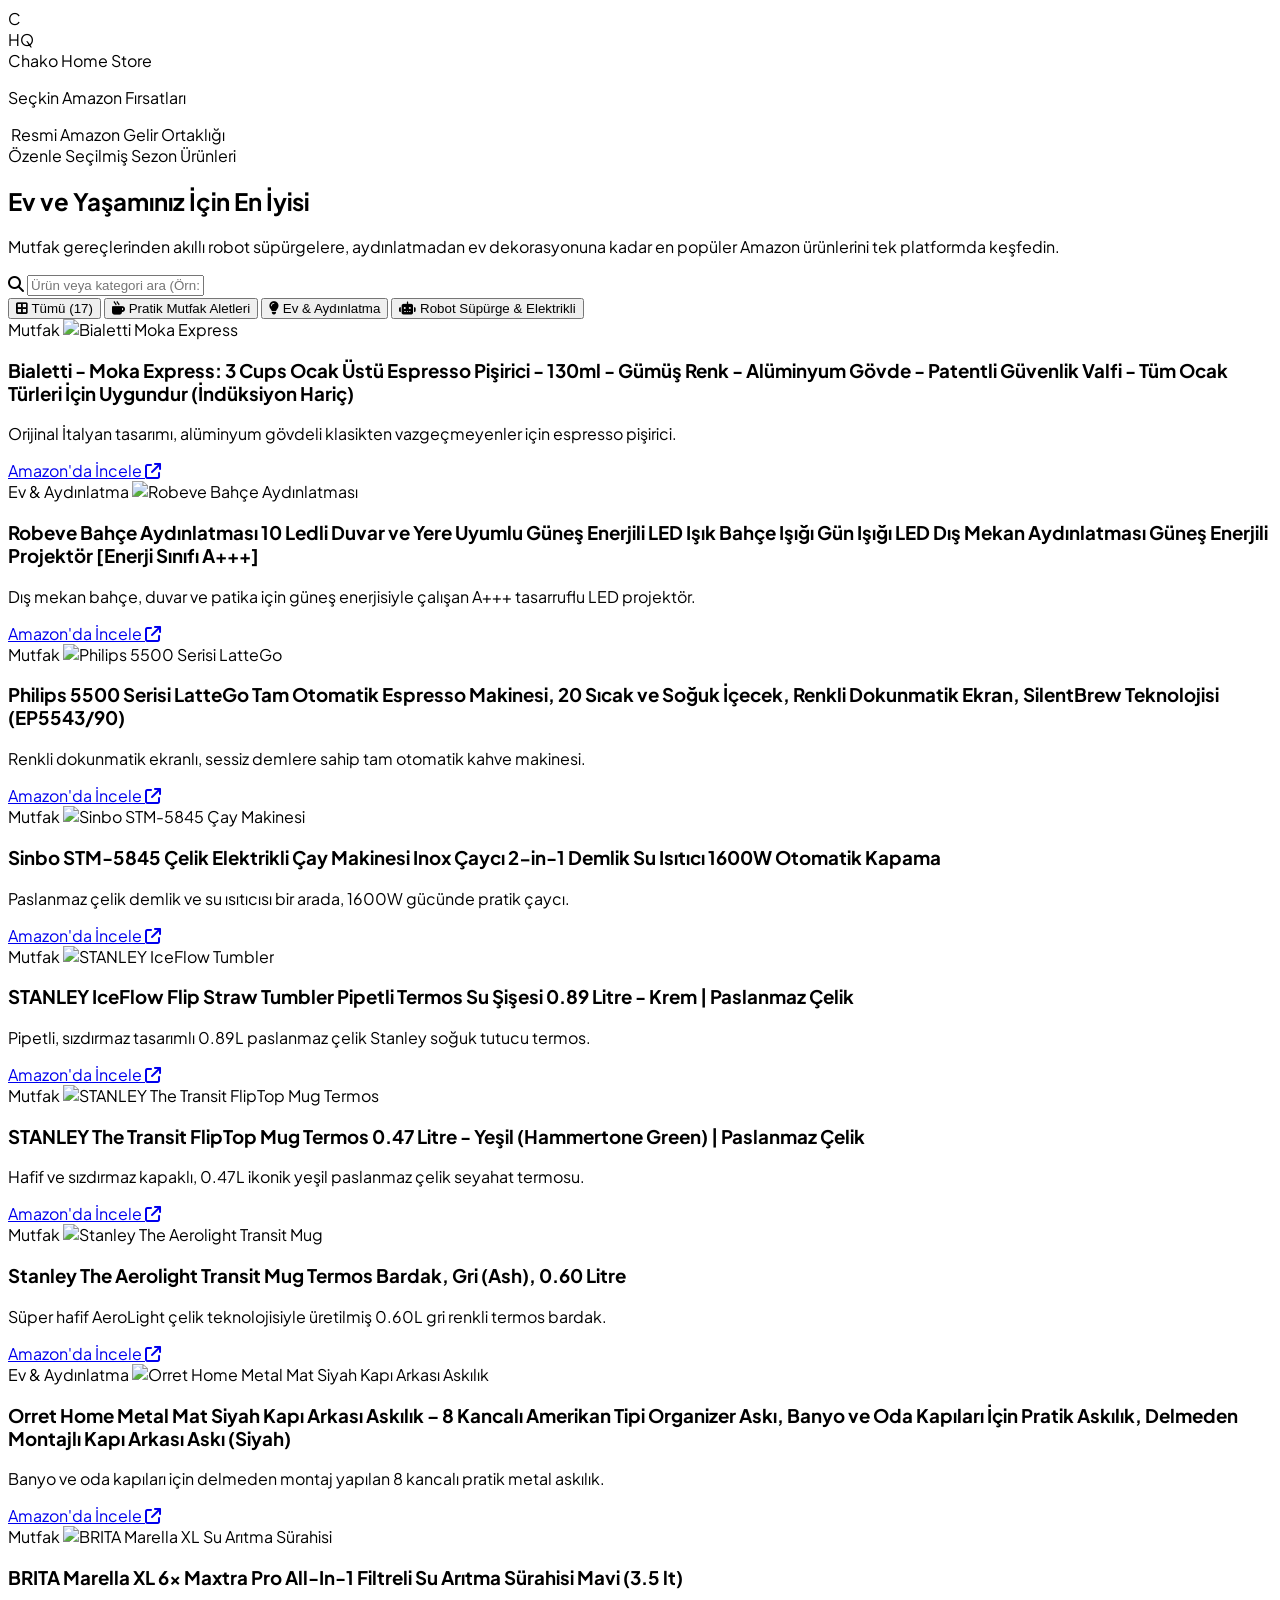
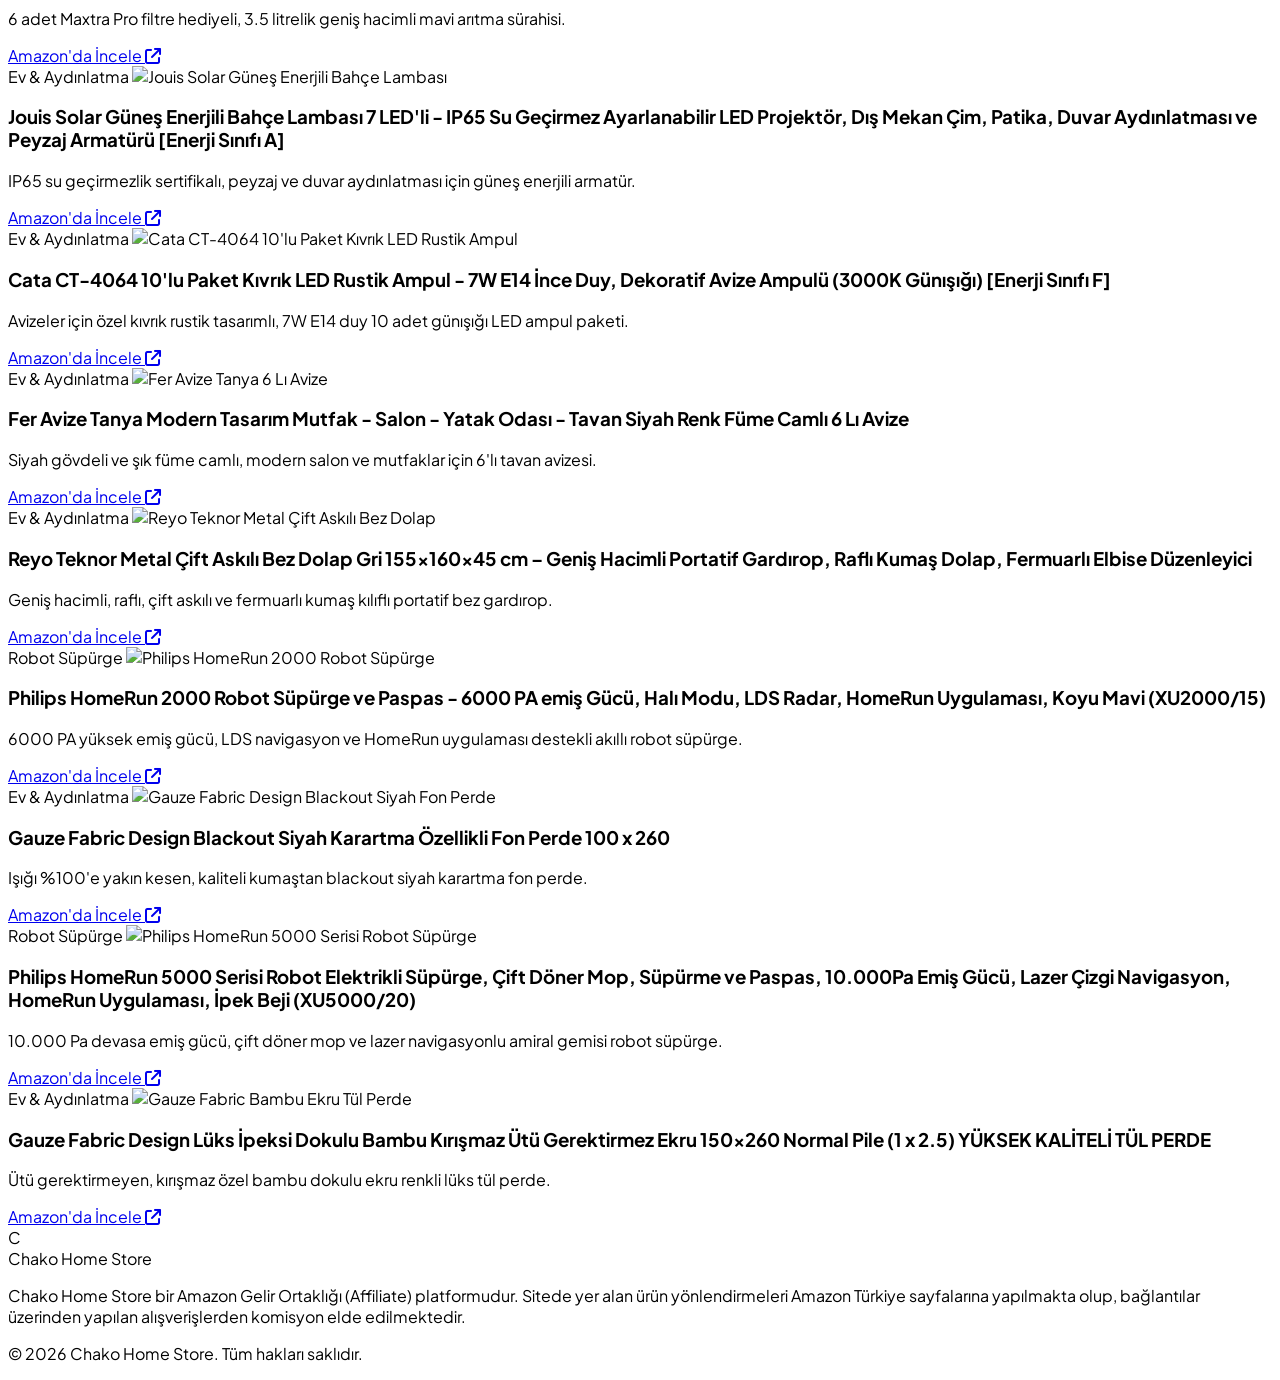
==== index.html @ 20d2aeb4 "Update index.html" ====
<!DOCTYPE html>
<html lang="tr">
<head>
    <meta charset="UTF-8">
    <meta name="viewport" content="width=device-width, initial-scale=1.0">
    <title>Chako Home Store | Seçkin Ev & Yaşam Ürünleri</title>
    <meta name="description" content="Chako Home Store - Ev & Aydınlatma, Mutfak ve Yaşam ürünlerinde en popüler Amazon fırsatları.">
    
    <!-- PWA Manifest & Theme -->
    <meta name="theme-color" content="#0f172a">
    <link rel="manifest" href="manifest.json">
    <link rel="apple-touch-icon" href="icon-192.png">

    <!-- Tailwind CSS CDN -->
    <script src="https://cdn.tailwindcss.com"></script>
    <!-- FontAwesome Icons -->
    <link rel="stylesheet" href="https://cdnjs.cloudflare.com/ajax/libs/font-awesome/6.4.0/css/all.min.css">
    
    <style>
        @import url('https://fonts.googleapis.com/css2?family=Plus+Jakarta+Sans:wght@400;500;600;700;800&display=swap');
        body { font-family: 'Plus Jakarta Sans', sans-serif; }
    </style>
</head>
<body class="bg-slate-50 text-slate-800 antialiased min-h-screen flex flex-col pb-16 md:pb-0">

    <!-- Header / Navbar -->
    <header class="sticky top-0 z-50 bg-slate-900 text-white shadow-lg border-b border-slate-800">
        <div class="max-w-7xl mx-auto px-4 sm:px-6 lg:px-8 h-20 flex items-center justify-between">
            <!-- LOGO (Sabit ve Şık Tasarım) -->
            <div class="flex items-center space-x-3.5 group cursor-pointer" onclick="window.scrollTo({top: 0, behavior: 'smooth'})">
                <div class="relative flex items-center justify-center w-12 h-12 bg-gradient-to-tr from-amber-600 via-amber-500 to-amber-400 rounded-2xl shadow-lg shadow-amber-500/20 text-slate-950 font-black text-2xl tracking-tighter border border-amber-300/30 group-hover:scale-105 transition duration-300">
                    C
                    <div class="absolute -bottom-1 -right-1 bg-slate-900 text-amber-400 text-[10px] px-1 rounded-md border border-amber-500/40">HQ</div>
                </div>
                <div>
                    <span class="text-xl sm:text-2xl font-black tracking-tight text-white flex items-center gap-1.5">
                        Chako <span class="text-amber-400 font-extrabold">Home Store</span>
                    </span>
                    <p class="text-xs text-slate-400 font-medium tracking-wide flex items-center gap-1">
                        <span class="inline-block w-1.5 h-1.5 rounded-full bg-emerald-500 animate-pulse"></span>
                        Seçkin Amazon Fırsatları
                    </p>
                </div>
            </div>
            
            <div class="hidden md:flex items-center space-x-6 text-sm font-medium text-slate-300">
                <span class="flex items-center gap-2 bg-slate-800/80 px-4 py-2 rounded-xl border border-slate-700/60 text-emerald-400 shadow-inner">
                    <i class="fa-solid fa-shield-check text-base"></i> Resmi Amazon Gelir Ortaklığı
                </span>
            </div>
        </div>
    </header>

    <!-- Banner / Hero Section -->
    <section class="bg-gradient-to-r from-slate-900 via-slate-800 to-indigo-950 text-white py-12 px-4 sm:px-6 lg:px-8 border-b border-slate-800 relative overflow-hidden">
        <div class="absolute -right-20 -top-20 w-96 h-96 bg-amber-500/10 rounded-full blur-3xl pointer-events-none"></div>
        <div class="max-w-7xl mx-auto text-center relative z-10">
            <span class="bg-amber-500/20 text-amber-300 border border-amber-500/30 text-xs font-semibold px-3.5 py-1.5 rounded-full uppercase tracking-wider inline-block mb-3 shadow-sm">
                Özenle Seçilmiş Sezon Ürünleri
            </span>
            <h2 class="text-3xl sm:text-5xl font-extrabold tracking-tight mb-3">Ev ve Yaşamınız İçin En İyisi</h2>
            <p class="text-slate-300 max-w-2xl mx-auto text-sm sm:text-base leading-relaxed mb-6">
                Mutfak gereçlerinden akıllı robot süpürgelere, aydınlatmadan ev dekorasyonuna kadar en popüler Amazon ürünlerini tek platformda keşfedin.
            </p>

            <!-- Arama Kutusu Eklentisi -->
            <div class="max-w-md mx-auto relative">
                <span class="absolute inset-y-0 left-0 flex items-center pl-4 pointer-events-none text-slate-400">
                    <i class="fa-solid fa-magnifying-glass"></i>
                </span>
                <input type="text" id="search-input" onkeyup="searchProducts()" placeholder="Ürün veya kategori ara (Örn: Stanley, Philips, Moka)..." class="w-full pl-11 pr-4 py-3 bg-slate-800/90 border border-slate-700 text-white placeholder-slate-400 rounded-2xl text-sm focus:outline-none focus:ring-2 focus:ring-amber-500 shadow-lg transition">
            </div>
        </div>
    </section>

    <!-- Category Filter Bar -->
    <nav class="bg-white border-b border-slate-200 sticky top-20 z-40 shadow-sm">
        <div class="max-w-7xl mx-auto px-4 sm:px-6 lg:px-8 py-3">
            <div class="flex space-x-2 overflow-x-auto pb-1 scrollbar-none text-sm font-medium" id="category-filters">
                <button onclick="filterCategory('all')" class="cat-btn active bg-amber-500 text-slate-900 font-semibold px-4 py-2 rounded-xl whitespace-nowrap shadow-sm transition flex items-center gap-2">
                    <i class="fa-solid fa-border-all"></i> Tümü (17)
                </button>
                <button onclick="filterCategory('mutfak')" class="cat-btn bg-slate-100 hover:bg-slate-200 text-slate-700 px-4 py-2 rounded-xl whitespace-nowrap transition flex items-center gap-2">
                    <i class="fa-solid fa-mug-hot text-amber-600"></i> Pratik Mutfak Aletleri
                </button>
                <button onclick="filterCategory('ev')" class="cat-btn bg-slate-100 hover:bg-slate-200 text-slate-700 px-4 py-2 rounded-xl whitespace-nowrap transition flex items-center gap-2">
                    <i class="fa-solid fa-lightbulb text-amber-600"></i> Ev & Aydınlatma
                </button>
                <button onclick="filterCategory('elektronik')" class="cat-btn bg-slate-100 hover:bg-slate-200 text-slate-700 px-4 py-2 rounded-xl whitespace-nowrap transition flex items-center gap-2">
                    <i class="fa-solid fa-robot text-amber-600"></i> Robot Süpürge & Elektrikli
                </button>
            </div>
        </div>
    </nav>

    <!-- Main Content / Product Grid -->
    <main class="max-w-7xl mx-auto px-4 sm:px-6 lg:px-8 py-8 flex-grow">
        <div class="grid grid-cols-1 sm:grid-cols-2 lg:grid-cols-3 gap-6" id="product-grid">

            <!-- 1. Bialetti Moka Express -->
            <div class="product-card bg-white rounded-2xl border border-slate-200/80 shadow-sm hover:shadow-xl transition-all duration-300 overflow-hidden flex flex-col group" data-category="mutfak" data-title="Bialetti Moka Express 3 Cups Ocak Üstü Espresso Pişirici 130ml Gümüş">
                <div class="p-4 bg-white flex items-center justify-center border-b border-slate-100 h-64 relative overflow-hidden">
                    <span class="absolute top-3 left-3 bg-amber-100 text-amber-800 text-xs font-bold px-2.5 py-1 rounded-lg z-10 shadow-xs">Mutfak</span>
                    <img src="https://m.media-amazon.com/images/I/51cRNu8JNqS._AC_SL1200_.jpg" alt="Bialetti Moka Express" class="max-h-full max-w-full object-contain group-hover:scale-105 transition-transform duration-300">
                </div>
                <div class="p-5 flex flex-col flex-grow">
                    <h3 class="font-bold text-slate-900 text-base mb-2 line-clamp-3 group-hover:text-amber-600 transition-colors">Bialetti - Moka Express: 3 Cups Ocak Üstü Espresso Pişirici - 130ml - Gümüş Renk - Alüminyum Gövde - Patentli Güvenlik Valfi - Tüm Ocak Türleri İçin Uygundur (İndüksiyon Hariç)</h3>
                    <p class="text-xs text-slate-500 mb-4 flex-grow">Orijinal İtalyan tasarımı, alüminyum gövdeli klasikten vazgeçmeyenler için espresso pişirici.</p>
                    <a href="https://link.amazon/B0a2f9DgE" target="_blank" rel="noopener noreferrer" class="w-full bg-slate-900 hover:bg-amber-500 text-white hover:text-slate-950 font-bold py-3 px-4 rounded-xl text-center text-sm transition-all duration-300 shadow-sm flex items-center justify-center gap-2 group-hover:shadow-md">
                        <span>Amazon'da İncele</span>
                        <i class="fa-solid fa-arrow-up-right-from-square text-xs"></i>
                    </a>
                </div>
            </div>

            <!-- 2. Robeve Bahçe Aydınlatması -->
            <div class="product-card bg-white rounded-2xl border border-slate-200/80 shadow-sm hover:shadow-xl transition-all duration-300 overflow-hidden flex flex-col group" data-category="ev" data-title="Robeve Bahçe Aydınlatması 10 Ledli Duvar Yere Uyumlu Güneş Enerjili LED Işık">
                <div class="p-4 bg-white flex items-center justify-center border-b border-slate-100 h-64 relative overflow-hidden">
                    <span class="absolute top-3 left-3 bg-indigo-100 text-indigo-800 text-xs font-bold px-2.5 py-1 rounded-lg z-10 shadow-xs">Ev & Aydınlatma</span>
                    <img src="https://m.media-amazon.com/images/I/81Aua4gnasL._AC_SL1500_.jpg" alt="Robeve Bahçe Aydınlatması" class="max-h-full max-w-full object-contain group-hover:scale-105 transition-transform duration-300">
                </div>
                <div class="p-5 flex flex-col flex-grow">
                    <h3 class="font-bold text-slate-900 text-base mb-2 line-clamp-3 group-hover:text-amber-600 transition-colors">Robeve Bahçe Aydınlatması 10 Ledli Duvar ve Yere Uyumlu Güneş Enerjili LED Işık Bahçe Işığı Gün Işığı LED Dış Mekan Aydınlatması Güneş Enerjili Projektör [Enerji Sınıfı A+++]</h3>
                    <p class="text-xs text-slate-500 mb-4 flex-grow">Dış mekan bahçe, duvar ve patika için güneş enerjisiyle çalışan A+++ tasarruflu LED projektör.</p>
                    <a href="https://link.amazon/B02roMCoc" target="_blank" rel="noopener noreferrer" class="w-full bg-slate-900 hover:bg-amber-500 text-white hover:text-slate-950 font-bold py-3 px-4 rounded-xl text-center text-sm transition-all duration-300 shadow-sm flex items-center justify-center gap-2 group-hover:shadow-md">
                        <span>Amazon'da İncele</span>
                        <i class="fa-solid fa-arrow-up-right-from-square text-xs"></i>
                    </a>
                </div>
            </div>

            <!-- 3. Philips 5500 Serisi LatteGo -->
            <div class="product-card bg-white rounded-2xl border border-slate-200/80 shadow-sm hover:shadow-xl transition-all duration-300 overflow-hidden flex flex-col group" data-category="mutfak" data-title="Philips 5500 Serisi LatteGo Tam Otomatik Espresso Makinesi">
                <div class="p-4 bg-white flex items-center justify-center border-b border-slate-100 h-64 relative overflow-hidden">
                    <span class="absolute top-3 left-3 bg-amber-100 text-amber-800 text-xs font-bold px-2.5 py-1 rounded-lg z-10 shadow-xs">Mutfak</span>
                    <img src="https://m.media-amazon.com/images/I/71goy879pGL._AC_SL1500_.jpg" alt="Philips 5500 Serisi LatteGo" class="max-h-full max-w-full object-contain group-hover:scale-105 transition-transform duration-300">
                </div>
                <div class="p-5 flex flex-col flex-grow">
                    <h3 class="font-bold text-slate-900 text-base mb-2 line-clamp-3 group-hover:text-amber-600 transition-colors">Philips 5500 Serisi LatteGo Tam Otomatik Espresso Makinesi, 20 Sıcak ve Soğuk İçecek, Renkli Dokunmatik Ekran, SilentBrew Teknolojisi (EP5543/90)</h3>
                    <p class="text-xs text-slate-500 mb-4 flex-grow">Renkli dokunmatik ekranlı, sessiz demlere sahip tam otomatik kahve makinesi.</p>
                    <a href="https://link.amazon/B01jknVxD" target="_blank" rel="noopener noreferrer" class="w-full bg-slate-900 hover:bg-amber-500 text-white hover:text-slate-950 font-bold py-3 px-4 rounded-xl text-center text-sm transition-all duration-300 shadow-sm flex items-center justify-center gap-2 group-hover:shadow-md">
                        <span>Amazon'da İncele</span>
                        <i class="fa-solid fa-arrow-up-right-from-square text-xs"></i>
                    </a>
                </div>
            </div>

            <!-- 4. Sinbo STM-5845 Çelik Elektrikli Çay Makinesi -->
            <div class="product-card bg-white rounded-2xl border border-slate-200/80 shadow-sm hover:shadow-xl transition-all duration-300 overflow-hidden flex flex-col group" data-category="mutfak" data-title="Sinbo STM-5845 Çelik Elektrikli Çay Makinesi Inox Çaycı">
                <div class="p-4 bg-white flex items-center justify-center border-b border-slate-100 h-64 relative overflow-hidden">
                    <span class="absolute top-3 left-3 bg-amber-100 text-amber-800 text-xs font-bold px-2.5 py-1 rounded-lg z-10 shadow-xs">Mutfak</span>
                    <img src="https://m.media-amazon.com/images/I/41yCpYEa2bL._AC_.jpg" alt="Sinbo STM-5845 Çay Makinesi" class="max-h-full max-w-full object-contain group-hover:scale-105 transition-transform duration-300">
                </div>
                <div class="p-5 flex flex-col flex-grow">
                    <h3 class="font-bold text-slate-900 text-base mb-2 line-clamp-3 group-hover:text-amber-600 transition-colors">Sinbo STM-5845 Çelik Elektrikli Çay Makinesi Inox Çaycı 2-in-1 Demlik Su Isıtıcı 1600W Otomatik Kapama</h3>
                    <p class="text-xs text-slate-500 mb-4 flex-grow">Paslanmaz çelik demlik ve su ısıtıcısı bir arada, 1600W gücünde pratik çaycı.</p>
                    <a href="https://link.amazon/B0cQLPtbk" target="_blank" rel="noopener noreferrer" class="w-full bg-slate-900 hover:bg-amber-500 text-white hover:text-slate-950 font-bold py-3 px-4 rounded-xl text-center text-sm transition-all duration-300 shadow-sm flex items-center justify-center gap-2 group-hover:shadow-md">
                        <span>Amazon'da İncele</span>
                        <i class="fa-solid fa-arrow-up-right-from-square text-xs"></i>
                    </a>
                </div>
            </div>

            <!-- 5. STANLEY IceFlow Flip Straw Tumbler 0.89 Litre -->
            <div class="product-card bg-white rounded-2xl border border-slate-200/80 shadow-sm hover:shadow-xl transition-all duration-300 overflow-hidden flex flex-col group" data-category="mutfak" data-title="STANLEY IceFlow Flip Straw Tumbler Pipetli Termos Su Şişesi 0.89 Litre">
                <div class="p-4 bg-white flex items-center justify-center border-b border-slate-100 h-64 relative overflow-hidden">
                    <span class="absolute top-3 left-3 bg-amber-100 text-amber-800 text-xs font-bold px-2.5 py-1 rounded-lg z-10 shadow-xs">Mutfak</span>
                    <img src="https://m.media-amazon.com/images/I/616qvjjWT2L._AC_SL1500_.jpg" alt="STANLEY IceFlow Tumbler" class="max-h-full max-w-full object-contain group-hover:scale-105 transition-transform duration-300">
                </div>
                <div class="p-5 flex flex-col flex-grow">
                    <h3 class="font-bold text-slate-900 text-base mb-2 line-clamp-3 group-hover:text-amber-600 transition-colors">STANLEY IceFlow Flip Straw Tumbler Pipetli Termos Su Şişesi 0.89 Litre - Krem | Paslanmaz Çelik</h3>
                    <p class="text-xs text-slate-500 mb-4 flex-grow">Pipetli, sızdırmaz tasarımlı 0.89L paslanmaz çelik Stanley soğuk tutucu termos.</p>
                    <a href="https://link.amazon/B0fylOQWF" target="_blank" rel="noopener noreferrer" class="w-full bg-slate-900 hover:bg-amber-500 text-white hover:text-slate-950 font-bold py-3 px-4 rounded-xl text-center text-sm transition-all duration-300 shadow-sm flex items-center justify-center gap-2 group-hover:shadow-md">
                        <span>Amazon'da İncele</span>
                        <i class="fa-solid fa-arrow-up-right-from-square text-xs"></i>
                    </a>
                </div>
            </div>

            <!-- 6. STANLEY The Transit FlipTop Mug Termos 0.47 Litre -->
            <div class="product-card bg-white rounded-2xl border border-slate-200/80 shadow-sm hover:shadow-xl transition-all duration-300 overflow-hidden flex flex-col group" data-category="mutfak" data-title="STANLEY The Transit FlipTop Mug Termos 0.47 Litre Yeşil">
                <div class="p-4 bg-white flex items-center justify-center border-b border-slate-100 h-64 relative overflow-hidden">
                    <span class="absolute top-3 left-3 bg-amber-100 text-amber-800 text-xs font-bold px-2.5 py-1 rounded-lg z-10 shadow-xs">Mutfak</span>
                    <img src="https://m.media-amazon.com/images/I/71Sr0oHPj1L._AC_SL1500_.jpg" alt="STANLEY The Transit FlipTop Mug Termos" class="max-h-full max-w-full object-contain group-hover:scale-105 transition-transform duration-300">
                </div>
                <div class="p-5 flex flex-col flex-grow">
                    <h3 class="font-bold text-slate-900 text-base mb-2 line-clamp-3 group-hover:text-amber-600 transition-colors">STANLEY The Transit FlipTop Mug Termos 0.47 Litre - Yeşil (Hammertone Green) | Paslanmaz Çelik</h3>
                    <p class="text-xs text-slate-500 mb-4 flex-grow">Hafif ve sızdırmaz kapaklı, 0.47L ikonik yeşil paslanmaz çelik seyahat termosu.</p>
                    <a href="https://link.amazon/B0gbjjHIj" target="_blank" rel="noopener noreferrer" class="w-full bg-slate-900 hover:bg-amber-500 text-white hover:text-slate-950 font-bold py-3 px-4 rounded-xl text-center text-sm transition-all duration-300 shadow-sm flex items-center justify-center gap-2 group-hover:shadow-md">
                        <span>Amazon'da İncele</span>
                        <i class="fa-solid fa-arrow-up-right-from-square text-xs"></i>
                    </a>
                </div>
            </div>

            <!-- 7. Stanley The Aerolight Transit Mug Termos 0.60 Litre -->
            <div class="product-card bg-white rounded-2xl border border-slate-200/80 shadow-sm hover:shadow-xl transition-all duration-300 overflow-hidden flex flex-col group" data-category="mutfak" data-title="Stanley The Aerolight Transit Mug Termos Bardak Gri 0.60 Litre">
                <div class="p-4 bg-white flex items-center justify-center border-b border-slate-100 h-64 relative overflow-hidden">
                    <span class="absolute top-3 left-3 bg-amber-100 text-amber-800 text-xs font-bold px-2.5 py-1 rounded-lg z-10 shadow-xs">Mutfak</span>
                    <img src="https://m.media-amazon.com/images/I/41Po+SD9mUL._AC_SL1200_.jpg" alt="Stanley The Aerolight Transit Mug" class="max-h-full max-w-full object-contain group-hover:scale-105 transition-transform duration-300">
                </div>
                <div class="p-5 flex flex-col flex-grow">
                    <h3 class="font-bold text-slate-900 text-base mb-2 line-clamp-3 group-hover:text-amber-600 transition-colors">Stanley The Aerolight Transit Mug Termos Bardak, Gri (Ash), 0.60 Litre</h3>
                    <p class="text-xs text-slate-500 mb-4 flex-grow">Süper hafif AeroLight çelik teknolojisiyle üretilmiş 0.60L gri renkli termos bardak.</p>
                    <a href="https://link.amazon/B01Zj6CJp" target="_blank" rel="noopener noreferrer" class="w-full bg-slate-900 hover:bg-amber-500 text-white hover:text-slate-950 font-bold py-3 px-4 rounded-xl text-center text-sm transition-all duration-300 shadow-sm flex items-center justify-center gap-2 group-hover:shadow-md">
                        <span>Amazon'da İncele</span>
                        <i class="fa-solid fa-arrow-up-right-from-square text-xs"></i>
                    </a>
                </div>
            </div>

            <!-- 8. Orret Home Metal Mat Siyah Kapı Arkası Askılık -->
            <div class="product-card bg-white rounded-2xl border border-slate-200/80 shadow-sm hover:shadow-xl transition-all duration-300 overflow-hidden flex flex-col group" data-category="ev" data-title="Orret Home Metal Mat Siyah Kapı Arkası Askılık 8 Kancalı Organizer">
                <div class="p-4 bg-white flex items-center justify-center border-b border-slate-100 h-64 relative overflow-hidden">
                    <span class="absolute top-3 left-3 bg-indigo-100 text-indigo-800 text-xs font-bold px-2.5 py-1 rounded-lg z-10 shadow-xs">Ev & Aydınlatma</span>
                    <img src="https://m.media-amazon.com/images/I/71QZbAIKzJL._AC_SL1200_.jpg" alt="Orret Home Metal Mat Siyah Kapı Arkası Askılık" class="max-h-full max-w-full object-contain group-hover:scale-105 transition-transform duration-300">
                </div>
                <div class="p-5 flex flex-col flex-grow">
                    <h3 class="font-bold text-slate-900 text-base mb-2 line-clamp-3 group-hover:text-amber-600 transition-colors">Orret Home Metal Mat Siyah Kapı Arkası Askılık – 8 Kancalı Amerikan Tipi Organizer Askı, Banyo ve Oda Kapıları İçin Pratik Askılık, Delmeden Montajlı Kapı Arkası Askı (Siyah)</h3>
                    <p class="text-xs text-slate-500 mb-4 flex-grow">Banyo ve oda kapıları için delmeden montaj yapılan 8 kancalı pratik metal askılık.</p>
                    <a href="https://link.amazon/B0ewLQ5im" target="_blank" rel="noopener noreferrer" class="w-full bg-slate-900 hover:bg-amber-500 text-white hover:text-slate-950 font-bold py-3 px-4 rounded-xl text-center text-sm transition-all duration-300 shadow-sm flex items-center justify-center gap-2 group-hover:shadow-md">
                        <span>Amazon'da İncele</span>
                        <i class="fa-solid fa-arrow-up-right-from-square text-xs"></i>
                    </a>
                </div>
            </div>

            <!-- 9. BRITA Marella XL 6x Maxtra Pro All-In-1 Filtreli Su Arıtma Sürahisi -->
            <div class="product-card bg-white rounded-2xl border border-slate-200/80 shadow-sm hover:shadow-xl transition-all duration-300 overflow-hidden flex flex-col group" data-category="mutfak" data-title="BRITA Marella XL 6x Maxtra Pro All-In-1 Filtreli Su Arıtma Sürahisi Mavi">
                <div class="p-4 bg-white flex items-center justify-center border-b border-slate-100 h-64 relative overflow-hidden">
                    <span class="absolute top-3 left-3 bg-amber-100 text-amber-800 text-xs font-bold px-2.5 py-1 rounded-lg z-10 shadow-xs">Mutfak</span>
                    <img src="https://m.media-amazon.com/images/I/716gOc-WiGL._AC_SL1500_.jpg" alt="BRITA Marella XL Su Arıtma Sürahisi" class="max-h-full max-w-full object-contain group-hover:scale-105 transition-transform duration-300">
                </div>
                <div class="p-5 flex flex-col flex-grow">
                    <h3 class="font-bold text-slate-900 text-base mb-2 line-clamp-3 group-hover:text-amber-600 transition-colors">BRITA Marella XL 6x Maxtra Pro All-In-1 Filtreli Su Arıtma Sürahisi Mavi (3.5 lt)</h3>
                    <p class="text-xs text-slate-500 mb-4 flex-grow">6 adet Maxtra Pro filtre hediyeli, 3.5 litrelik geniş hacimli mavi arıtma sürahisi.</p>
                    <a href="https://link.amazon/B089tAAeR" target="_blank" rel="noopener noreferrer" class="w-full bg-slate-900 hover:bg-amber-500 text-white hover:text-slate-950 font-bold py-3 px-4 rounded-xl text-center text-sm transition-all duration-300 shadow-sm flex items-center justify-center gap-2 group-hover:shadow-md">
                        <span>Amazon'da İncele</span>
                        <i class="fa-solid fa-arrow-up-right-from-square text-xs"></i>
                    </a>
                </div>
            </div>

            <!-- 10. Jouis Solar Güneş Enerjili Bahçe Lambası 7 LED'li -->
            <div class="product-card bg-white rounded-2xl border border-slate-200/80 shadow-sm hover:shadow-xl transition-all duration-300 overflow-hidden flex flex-col group" data-category="ev" data-title="Jouis Solar Güneş Enerjili Bahçe Lambası 7 LEDli IP65 Projektör">
                <div class="p-4 bg-white flex items-center justify-center border-b border-slate-100 h-64 relative overflow-hidden">
                    <span class="absolute top-3 left-3 bg-indigo-100 text-indigo-800 text-xs font-bold px-2.5 py-1 rounded-lg z-10 shadow-xs">Ev & Aydınlatma</span>
                    <img src="https://m.media-amazon.com/images/I/71vSd8Z6gLL._AC_SL1080_.jpg" alt="Jouis Solar Güneş Enerjili Bahçe Lambası" class="max-h-full max-w-full object-contain group-hover:scale-105 transition-transform duration-300">
                </div>
                <div class="p-5 flex flex-col flex-grow">
                    <h3 class="font-bold text-slate-900 text-base mb-2 line-clamp-3 group-hover:text-amber-600 transition-colors">Jouis Solar Güneş Enerjili Bahçe Lambası 7 LED'li - IP65 Su Geçirmez Ayarlanabilir LED Projektör, Dış Mekan Çim, Patika, Duvar Aydınlatması ve Peyzaj Armatürü [Enerji Sınıfı A]</h3>
                    <p class="text-xs text-slate-500 mb-4 flex-grow">IP65 su geçirmezlik sertifikalı, peyzaj ve duvar aydınlatması için güneş enerjili armatür.</p>
                    <a href="https://link.amazon/B069v9zjQ" target="_blank" rel="noopener noreferrer" class="w-full bg-slate-900 hover:bg-amber-500 text-white hover:text-slate-950 font-bold py-3 px-4 rounded-xl text-center text-sm transition-all duration-300 shadow-sm flex items-center justify-center gap-2 group-hover:shadow-md">
                        <span>Amazon'da İncele</span>
                        <i class="fa-solid fa-arrow-up-right-from-square text-xs"></i>
                    </a>
                </div>
            </div>

            <!-- 11. Cata CT-4064 10'lu Paket Kıvrık LED Rustik Ampul -->
            <div class="product-card bg-white rounded-2xl border border-slate-200/80 shadow-sm hover:shadow-xl transition-all duration-300 overflow-hidden flex flex-col group" data-category="ev" data-title="Cata CT-4064 10lu Paket Kıvrık LED Rustik Ampul 7W E14">
                <div class="p-4 bg-white flex items-center justify-center border-b border-slate-100 h-64 relative overflow-hidden">
                    <span class="absolute top-3 left-3 bg-indigo-100 text-indigo-800 text-xs font-bold px-2.5 py-1 rounded-lg z-10 shadow-xs">Ev & Aydınlatma</span>
                    <img src="https://m.media-amazon.com/images/I/61lPAHdlIWL._AC_SL1500_.jpg" alt="Cata CT-4064 10'lu Paket Kıvrık LED Rustik Ampul" class="max-h-full max-w-full object-contain group-hover:scale-105 transition-transform duration-300">
                </div>
                <div class="p-5 flex flex-col flex-grow">
                    <h3 class="font-bold text-slate-900 text-base mb-2 line-clamp-3 group-hover:text-amber-600 transition-colors">Cata CT-4064 10'lu Paket Kıvrık LED Rustik Ampul - 7W E14 İnce Duy, Dekoratif Avize Ampulü (3000K Günışığı) [Enerji Sınıfı F]</h3>
                    <p class="text-xs text-slate-500 mb-4 flex-grow">Avizeler için özel kıvrık rustik tasarımlı, 7W E14 duy 10 adet günışığı LED ampul paketi.</p>
                    <a href="https://link.amazon/B08SFna4Y" target="_blank" rel="noopener noreferrer" class="w-full bg-slate-900 hover:bg-amber-500 text-white hover:text-slate-950 font-bold py-3 px-4 rounded-xl text-center text-sm transition-all duration-300 shadow-sm flex items-center justify-center gap-2 group-hover:shadow-md">
                        <span>Amazon'da İncele</span>
                        <i class="fa-solid fa-arrow-up-right-from-square text-xs"></i>
                    </a>
                </div>
            </div>

            <!-- 12. Fer Avize Tanya Modern Tasarım 6 Lı Avize -->
            <div class="product-card bg-white rounded-2xl border border-slate-200/80 shadow-sm hover:shadow-xl transition-all duration-300 overflow-hidden flex flex-col group" data-category="ev" data-title="Fer Avize Tanya Modern Tasarım 6 Lı Avize Siyah Füme Camlı">
                <div class="p-4 bg-white flex items-center justify-center border-b border-slate-100 h-64 relative overflow-hidden">
                    <span class="absolute top-3 left-3 bg-indigo-100 text-indigo-800 text-xs font-bold px-2.5 py-1 rounded-lg z-10 shadow-xs">Ev & Aydınlatma</span>
                    <img src="https://m.media-amazon.com/images/I/6125brILQqL._AC_SL1500_.jpg" alt="Fer Avize Tanya 6 Lı Avize" class="max-h-full max-w-full object-contain group-hover:scale-105 transition-transform duration-300">
                </div>
                <div class="p-5 flex flex-col flex-grow">
                    <h3 class="font-bold text-slate-900 text-base mb-2 line-clamp-3 group-hover:text-amber-600 transition-colors">Fer Avize Tanya Modern Tasarım Mutfak - Salon - Yatak Odası - Tavan Siyah Renk Füme Camlı 6 Lı Avize</h3>
                    <p class="text-xs text-slate-500 mb-4 flex-grow">Siyah gövdeli ve şık füme camlı, modern salon ve mutfaklar için 6'lı tavan avizesi.</p>
                    <a href="https://link.amazon/B022ORPhB" target="_blank" rel="noopener noreferrer" class="w-full bg-slate-900 hover:bg-amber-500 text-white hover:text-slate-950 font-bold py-3 px-4 rounded-xl text-center text-sm transition-all duration-300 shadow-sm flex items-center justify-center gap-2 group-hover:shadow-md">
                        <span>Amazon'da İncele</span>
                        <i class="fa-solid fa-arrow-up-right-from-square text-xs"></i>
                    </a>
                </div>
            </div>

            <!-- 13. Reyo Teknor Metal Çift Askılı Bez Dolap Gri -->
            <div class="product-card bg-white rounded-2xl border border-slate-200/80 shadow-sm hover:shadow-xl transition-all duration-300 overflow-hidden flex flex-col group" data-category="ev" data-title="Reyo Teknor Metal Çift Askılı Bez Dolap Gri Portatif Gardırop">
                <div class="p-4 bg-white flex items-center justify-center border-b border-slate-100 h-64 relative overflow-hidden">
                    <span class="absolute top-3 left-3 bg-indigo-100 text-indigo-800 text-xs font-bold px-2.5 py-1 rounded-lg z-10 shadow-xs">Ev & Aydınlatma</span>
                    <img src="https://m.media-amazon.com/images/I/71SHDbJ4YbL._AC_SL1500_.jpg" alt="Reyo Teknor Metal Çift Askılı Bez Dolap" class="max-h-full max-w-full object-contain group-hover:scale-105 transition-transform duration-300">
                </div>
                <div class="p-5 flex flex-col flex-grow">
                    <h3 class="font-bold text-slate-900 text-base mb-2 line-clamp-3 group-hover:text-amber-600 transition-colors">Reyo Teknor Metal Çift Askılı Bez Dolap Gri 155x160x45 cm – Geniş Hacimli Portatif Gardırop, Raflı Kumaş Dolap, Fermuarlı Elbise Düzenleyici</h3>
                    <p class="text-xs text-slate-500 mb-4 flex-grow">Geniş hacimli, raflı, çift askılı ve fermuarlı kumaş kılıflı portatif bez gardırop.</p>
                    <a href="https://link.amazon/B092BbRYJ" target="_blank" rel="noopener noreferrer" class="w-full bg-slate-900 hover:bg-amber-500 text-white hover:text-slate-950 font-bold py-3 px-4 rounded-xl text-center text-sm transition-all duration-300 shadow-sm flex items-center justify-center gap-2 group-hover:shadow-md">
                        <span>Amazon'da İncele</span>
                        <i class="fa-solid fa-arrow-up-right-from-square text-xs"></i>
                    </a>
                </div>
            </div>

            <!-- 14. Philips HomeRun 2000 Robot Süpürge -->
            <div class="product-card bg-white rounded-2xl border border-slate-200/80 shadow-sm hover:shadow-xl transition-all duration-300 overflow-hidden flex flex-col group" data-category="elektronik" data-title="Philips HomeRun 2000 Robot Süpürge ve Paspas 6000 PA">
                <div class="p-4 bg-white flex items-center justify-center border-b border-slate-100 h-64 relative overflow-hidden">
                    <span class="absolute top-3 left-3 bg-blue-100 text-blue-800 text-xs font-bold px-2.5 py-1 rounded-lg z-10 shadow-xs">Robot Süpürge</span>
                    <img src="https://m.media-amazon.com/images/I/41Okz2-kj5L._AC_SL1080_.jpg" alt="Philips HomeRun 2000 Robot Süpürge" class="max-h-full max-w-full object-contain group-hover:scale-105 transition-transform duration-300">
                </div>
                <div class="p-5 flex flex-col flex-grow">
                    <h3 class="font-bold text-slate-900 text-base mb-2 line-clamp-3 group-hover:text-amber-600 transition-colors">Philips HomeRun 2000 Robot Süpürge ve Paspas - 6000 PA emiş Gücü, Halı Modu, LDS Radar, HomeRun Uygulaması, Koyu Mavi (XU2000/15)</h3>
                    <p class="text-xs text-slate-500 mb-4 flex-grow">6000 PA yüksek emiş gücü, LDS navigasyon ve HomeRun uygulaması destekli akıllı robot süpürge.</p>
                    <a href="https://link.amazon/B0iOTtBEL" target="_blank" rel="noopener noreferrer" class="w-full bg-slate-900 hover:bg-amber-500 text-white hover:text-slate-950 font-bold py-3 px-4 rounded-xl text-center text-sm transition-all duration-300 shadow-sm flex items-center justify-center gap-2 group-hover:shadow-md">
                        <span>Amazon'da İncele</span>
                        <i class="fa-solid fa-arrow-up-right-from-square text-xs"></i>
                    </a>
                </div>
            </div>

            <!-- 15. Gauze Fabric Blackout Siyah Karartma Fon Perde -->
            <div class="product-card bg-white rounded-2xl border border-slate-200/80 shadow-sm hover:shadow-xl transition-all duration-300 overflow-hidden flex flex-col group" data-category="ev" data-title="Gauze Fabric Design Blackout Siyah Karartma Özellikli Fon Perde">
                <div class="p-4 bg-white flex items-center justify-center border-b border-slate-100 h-64 relative overflow-hidden">
                    <span class="absolute top-3 left-3 bg-indigo-100 text-indigo-800 text-xs font-bold px-2.5 py-1 rounded-lg z-10 shadow-xs">Ev & Aydınlatma</span>
                    <img src="https://m.media-amazon.com/images/I/71XAu4XOrjL._AC_SL1500_.jpg" alt="Gauze Fabric Design Blackout Siyah Fon Perde" class="max-h-full max-w-full object-contain group-hover:scale-105 transition-transform duration-300">
                </div>
                <div class="p-5 flex flex-col flex-grow">
                    <h3 class="font-bold text-slate-900 text-base mb-2 line-clamp-3 group-hover:text-amber-600 transition-colors">Gauze Fabric Design Blackout Siyah Karartma Özellikli Fon Perde 100 x 260</h3>
                    <p class="text-xs text-slate-500 mb-4 flex-grow">Işığı %100'e yakın kesen, kaliteli kumaştan blackout siyah karartma fon perde.</p>
                    <a href="https://link.amazon/B08p263s5" target="_blank" rel="noopener noreferrer" class="w-full bg-slate-900 hover:bg-amber-500 text-white hover:text-slate-950 font-bold py-3 px-4 rounded-xl text-center text-sm transition-all duration-300 shadow-sm flex items-center justify-center gap-2 group-hover:shadow-md">
                        <span>Amazon'da İncele</span>
                        <i class="fa-solid fa-arrow-up-right-from-square text-xs"></i>
                    </a>
                </div>
            </div>

            <!-- 16. Philips HomeRun 5000 Serisi Robot Süpürge -->
            <div class="product-card bg-white rounded-2xl border border-slate-200/80 shadow-sm hover:shadow-xl transition-all duration-300 overflow-hidden flex flex-col group" data-category="elektronik" data-title="Philips HomeRun 5000 Serisi Robot Elektrikli Süpürge Çift Döner Mop">
                <div class="p-4 bg-white flex items-center justify-center border-b border-slate-100 h-64 relative overflow-hidden">
                    <span class="absolute top-3 left-3 bg-blue-100 text-blue-800 text-xs font-bold px-2.5 py-1 rounded-lg z-10 shadow-xs">Robot Süpürge</span>
                    <img src="https://m.media-amazon.com/images/I/51JMZuXwstL._AC_SL1080_.jpg" alt="Philips HomeRun 5000 Serisi Robot Süpürge" class="max-h-full max-w-full object-contain group-hover:scale-105 transition-transform duration-300">
                </div>
                <div class="p-5 flex flex-col flex-grow">
                    <h3 class="font-bold text-slate-900 text-base mb-2 line-clamp-3 group-hover:text-amber-600 transition-colors">Philips HomeRun 5000 Serisi Robot Elektrikli Süpürge, Çift Döner Mop, Süpürme ve Paspas, 10.000Pa Emiş Gücü, Lazer Çizgi Navigasyon, HomeRun Uygulaması, İpek Beji (XU5000/20)</h3>
                    <p class="text-xs text-slate-500 mb-4 flex-grow">10.000 Pa devasa emiş gücü, çift döner mop ve lazer navigasyonlu amiral gemisi robot süpürge.</p>
                    <a href="https://link.amazon/B05lYHTTu" target="_blank" rel="noopener noreferrer" class="w-full bg-slate-900 hover:bg-amber-500 text-white hover:text-slate-950 font-bold py-3 px-4 rounded-xl text-center text-sm transition-all duration-300 shadow-sm flex items-center justify-center gap-2 group-hover:shadow-md">
                        <span>Amazon'da İncele</span>
                        <i class="fa-solid fa-arrow-up-right-from-square text-xs"></i>
                    </a>
                </div>
            </div>

            <!-- 17. Gauze Fabric Bambu Ekru Tül Perde -->
            <div class="product-card bg-white rounded-2xl border border-slate-200/80 shadow-sm hover:shadow-xl transition-all duration-300 overflow-hidden flex flex-col group" data-category="ev" data-title="Gauze Fabric Design Lüks İpeksi Dokulu Bambu Kırışmaz Tül Perde">
                <div class="p-4 bg-white flex items-center justify-center border-b border-slate-100 h-64 relative overflow-hidden">
                    <span class="absolute top-3 left-3 bg-indigo-100 text-indigo-800 text-xs font-bold px-2.5 py-1 rounded-lg z-10 shadow-xs">Ev & Aydınlatma</span>
                    <img src="https://m.media-amazon.com/images/I/81rlLV-e9AL._AC_SL1500_.jpg" alt="Gauze Fabric Bambu Ekru Tül Perde" class="max-h-full max-w-full object-contain group-hover:scale-105 transition-transform duration-300">
                </div>
                <div class="p-5 flex flex-col flex-grow">
                    <h3 class="font-bold text-slate-900 text-base mb-2 line-clamp-3 group-hover:text-amber-600 transition-colors">Gauze Fabric Design Lüks İpeksi Dokulu Bambu Kırışmaz Ütü Gerektirmez Ekru 150x260 Normal Pile (1 x 2.5) YÜKSEK KALİTELİ TÜL PERDE</h3>
                    <p class="text-xs text-slate-500 mb-4 flex-grow">Ütü gerektirmeyen, kırışmaz özel bambu dokulu ekru renkli lüks tül perde.</p>
                    <a href="https://link.amazon/B0aaVuvXR" target="_blank" rel="noopener noreferrer" class="w-full bg-slate-900 hover:bg-amber-500 text-white hover:text-slate-950 font-bold py-3 px-4 rounded-xl text-center text-sm transition-all duration-300 shadow-sm flex items-center justify-center gap-2 group-hover:shadow-md">
                        <span>Amazon'da İncele</span>
                        <i class="fa-solid fa-arrow-up-right-from-square text-xs"></i>
                    </a>
                </div>
            </div>

        </div>
    </main>

    <!-- Footer -->
    <footer class="bg-slate-900 text-slate-400 py-10 border-t border-slate-800 mt-16 text-sm">
        <div class="max-w-7xl mx-auto px-4 text-center space-y-4">
            <div class="flex items-center justify-center space-x-2">
                <div class="w-8 h-8 bg-amber-500 rounded-xl flex items-center justify-center text-slate-950 font-black text-sm">C</div>
                <span class="text-white font-bold text-lg">Chako Home Store</span>
            </div>
            <p class="text-xs text-slate-400 max-w-xl mx-auto leading-relaxed">
                Chako Home Store bir Amazon Gelir Ortaklığı (Affiliate) platformudur. Sitede yer alan ürün yönlendirmeleri Amazon Türkiye sayfalarına yapılmakta olup, bağlantılar üzerinden yapılan alışverişlerden komisyon elde edilmektedir.
            </p>
            <p class="text-xs text-slate-600">&copy; 2026 Chako Home Store. Tüm hakları saklıdır.</p>
        </div>
    </footer>

    <!-- Scripts (Arama ve Filtreleme) -->
    <script>
        let currentCategory = 'all';

        function filterCategory(category) {
            currentCategory = category;
            const buttons = document.querySelectorAll('.cat-btn');

            buttons.forEach(btn => {
                btn.classList.remove('active', 'bg-amber-500', 'text-slate-900', 'font-semibold');
                btn.classList.add('bg-slate-100', 'text-slate-700');
            });

            event.currentTarget.classList.remove('bg-slate-100', 'text-slate-700');
            event.currentTarget.classList.add('active', 'bg-amber-500', 'text-slate-900', 'font-semibold');

            applyFilters();
        }

        function searchProducts() {
            applyFilters();
        }

        function applyFilters() {
            const query = document.getElementById('search-input').value.toLowerCase().trim();
            const cards = document.querySelectorAll('.product-card');

            cards.forEach(card => {
                const category = card.getAttribute('data-category');
                const title = card.getAttribute('data-title').toLowerCase();
                
                const matchesCategory = (currentCategory === 'all' || category === currentCategory);
                const matchesSearch = (title.includes(query) || query === '');

                if (matchesCategory && matchesSearch) {
                    card.style.display = 'flex';
                } else {
                    card.style.display = 'none';
                }
            });
        }
    </script>
</body>
</html>
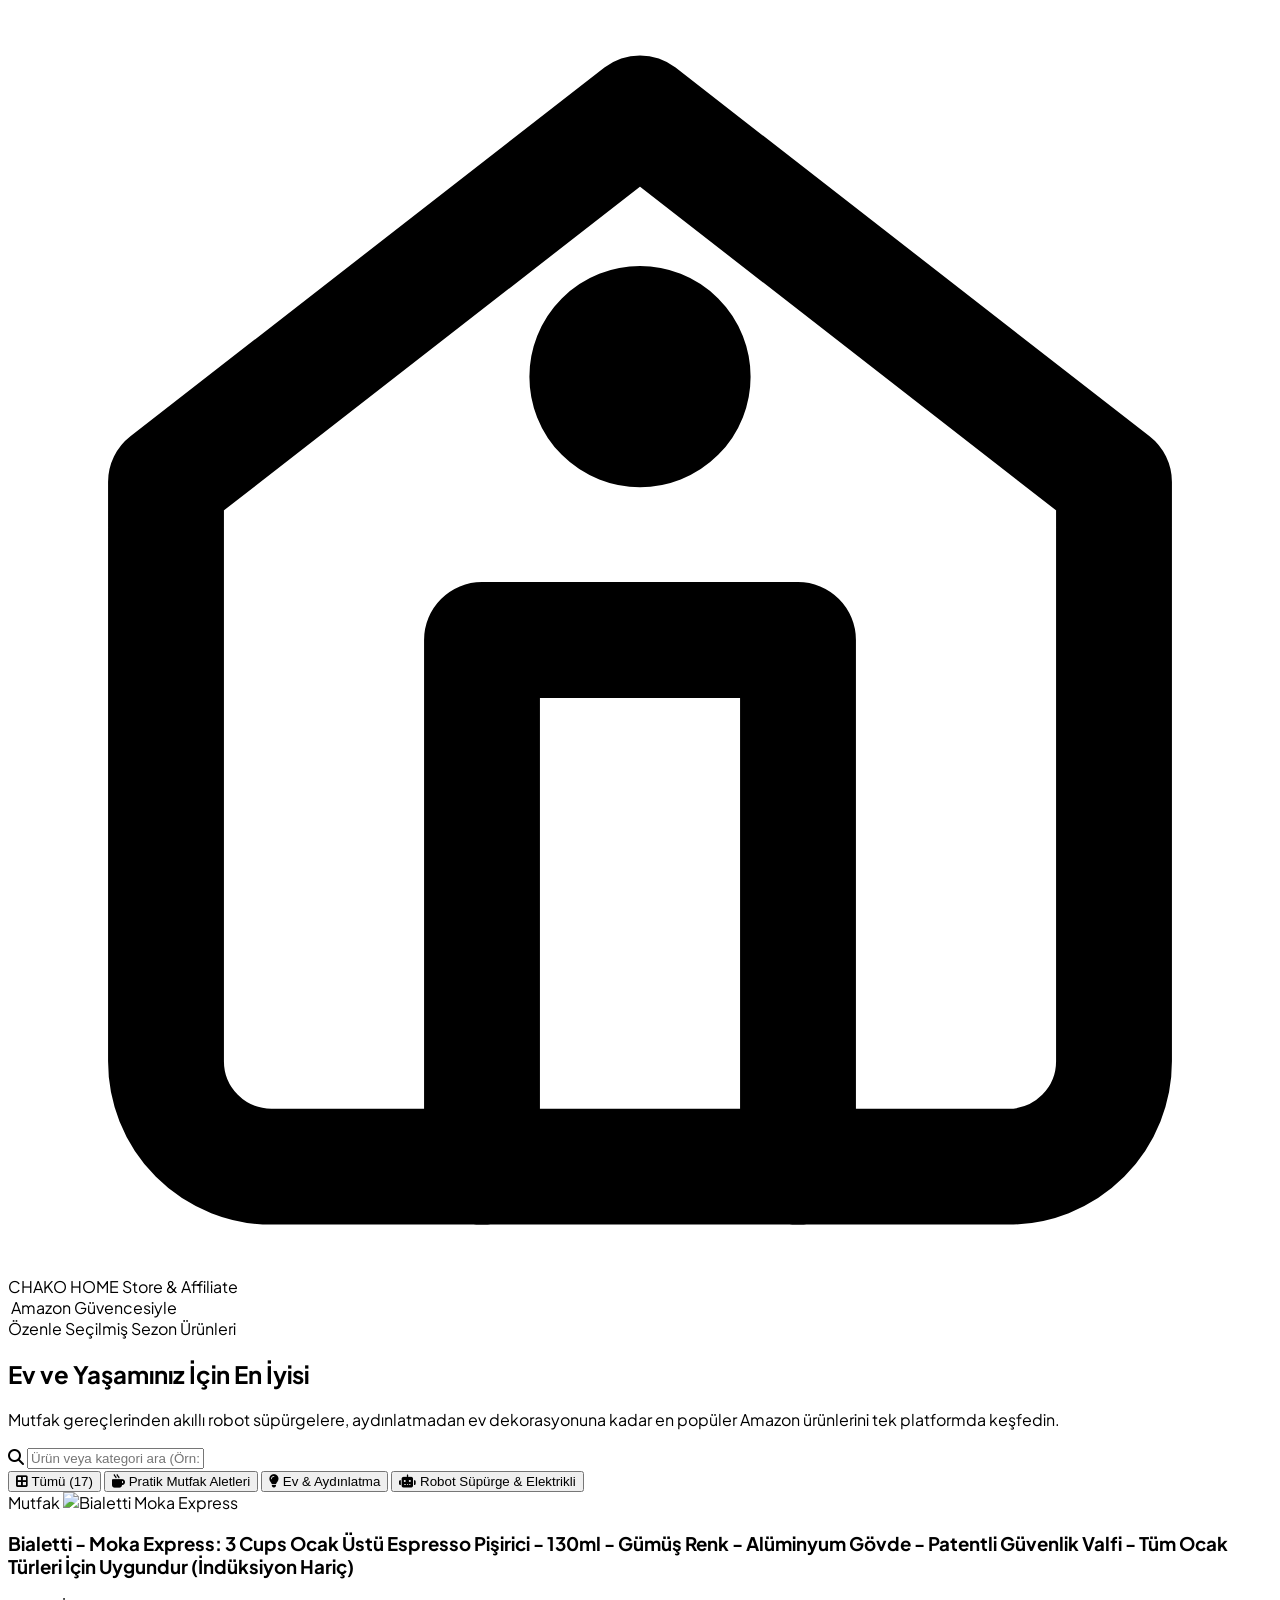
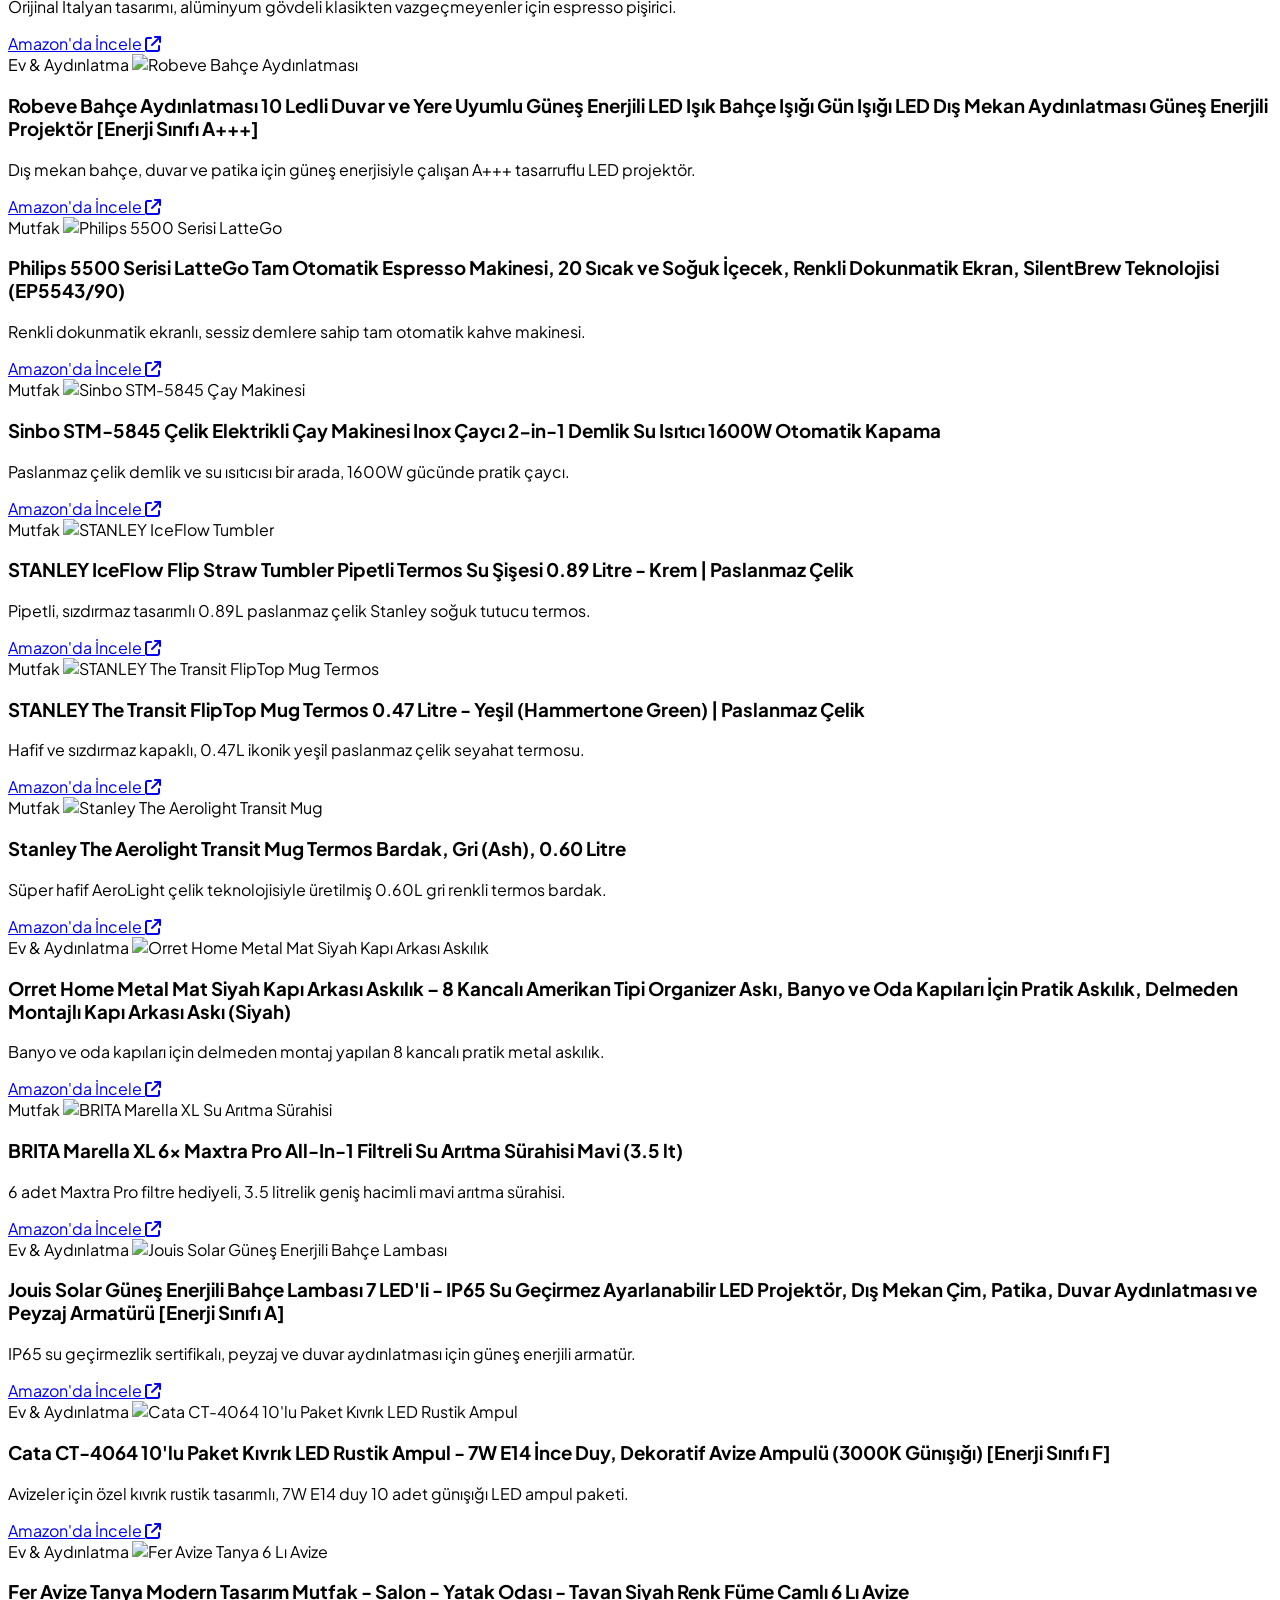
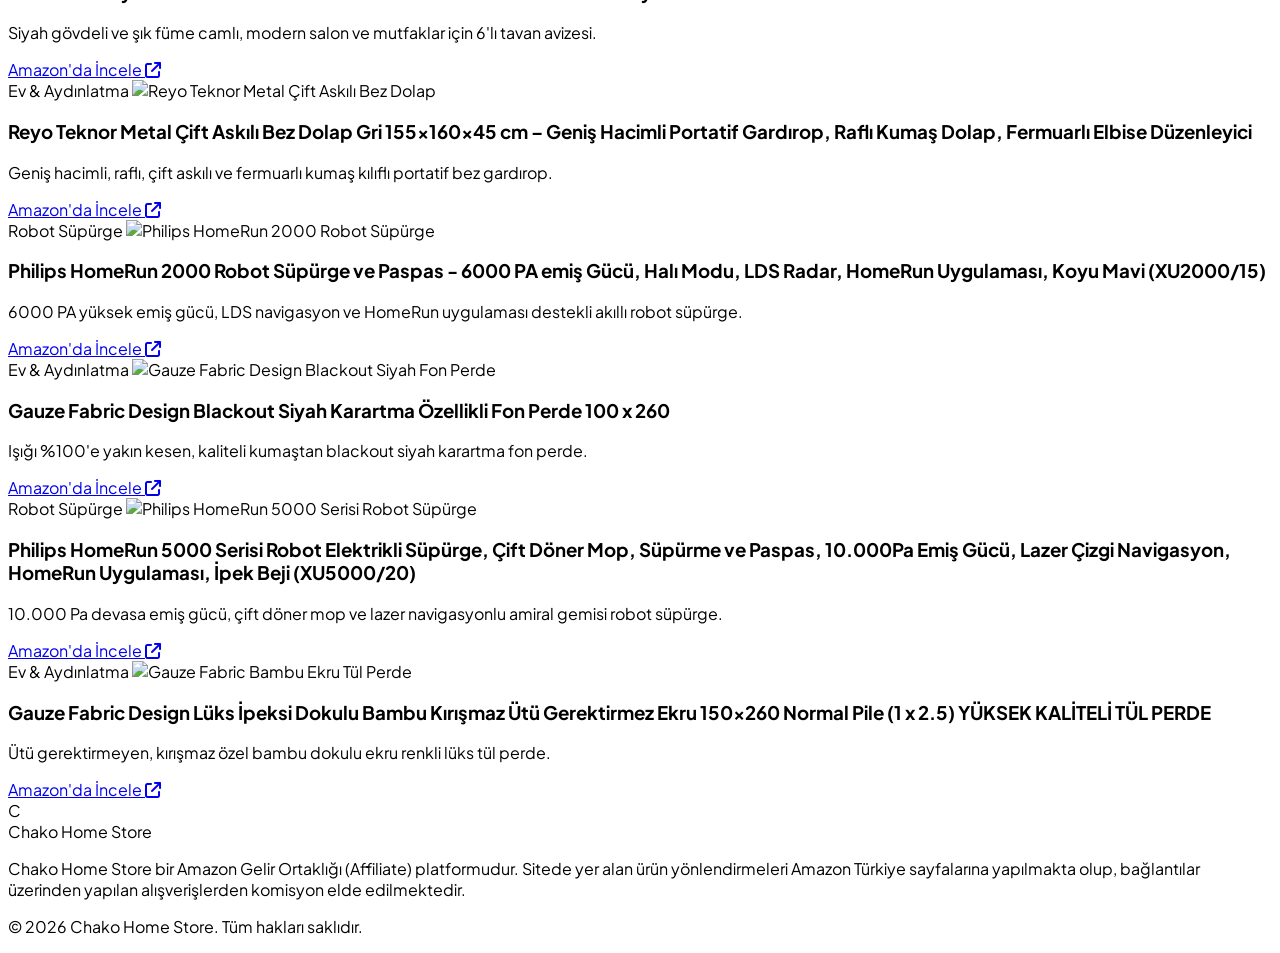
==== commit ceb401e5: "Update index.html" ====
--- a/index.html
+++ b/index.html
@@ -21,31 +21,34 @@
         body { font-family: 'Plus Jakarta Sans', sans-serif; }
     </style>
 </head>
-<body class="bg-slate-50 text-slate-800 antialiased min-h-screen flex flex-col pb-16 md:pb-0">
+<body class="bg-slate-50 text-slate-800 antialiased min-h-screen flex flex-col">
 
     <!-- Header / Navbar -->
     <header class="sticky top-0 z-50 bg-slate-900 text-white shadow-lg border-b border-slate-800">
         <div class="max-w-7xl mx-auto px-4 sm:px-6 lg:px-8 h-20 flex items-center justify-between">
-            <!-- LOGO (Sabit ve Şık Tasarım) -->
-            <div class="flex items-center space-x-3.5 group cursor-pointer" onclick="window.scrollTo({top: 0, behavior: 'smooth'})">
-                <div class="relative flex items-center justify-center w-12 h-12 bg-gradient-to-tr from-amber-600 via-amber-500 to-amber-400 rounded-2xl shadow-lg shadow-amber-500/20 text-slate-950 font-black text-2xl tracking-tighter border border-amber-300/30 group-hover:scale-105 transition duration-300">
-                    C
-                    <div class="absolute -bottom-1 -right-1 bg-slate-900 text-amber-400 text-[10px] px-1 rounded-md border border-amber-500/40">HQ</div>
-                </div>
-                <div>
-                    <span class="text-xl sm:text-2xl font-black tracking-tight text-white flex items-center gap-1.5">
-                        Chako <span class="text-amber-400 font-extrabold">Home Store</span>
+            <!-- Profesyonel Vektörel Kurumsal Logo -->
+            <div class="flex items-center space-x-3.5 cursor-pointer" onclick="window.scrollTo({top: 0, behavior: 'smooth'})">
+                <div class="flex items-center justify-center w-12 h-12 bg-gradient-to-tr from-amber-500 to-amber-400 rounded-2xl shadow-md shadow-amber-500/20 text-slate-950 border border-amber-300/40">
+                    <svg class="w-7 h-7" viewBox="0 0 24 24" fill="none" stroke="currentColor" stroke-width="2.2" stroke-linecap="round" stroke-linejoin="round">
+                        <path d="m3 9 9-7 9 7v11a2 2 0 0 1-2 2H5a2 2 0 0 1-2-2z"/>
+                        <polyline points="9 22 9 12 15 12 15 22"/>
+                        <circle cx="12" cy="7" r="1" fill="currentColor"/>
+                    </svg>
+                </div>
+                <div class="flex flex-col justify-center">
+                    <span class="text-xl sm:text-2xl font-extrabold tracking-tight text-white leading-none">
+                        CHAKO <span class="text-amber-400 font-black">HOME</span>
                     </span>
-                    <p class="text-xs text-slate-400 font-medium tracking-wide flex items-center gap-1">
-                        <span class="inline-block w-1.5 h-1.5 rounded-full bg-emerald-500 animate-pulse"></span>
-                        Seçkin Amazon Fırsatları
-                    </p>
+                    <span class="text-[11px] font-semibold text-slate-400 uppercase tracking-widest mt-1 flex items-center gap-1.5">
+                        <span class="w-1.5 h-1.5 rounded-full bg-emerald-400 inline-block"></span>
+                        Store & Affiliate
+                    </span>
                 </div>
             </div>
             
             <div class="hidden md:flex items-center space-x-6 text-sm font-medium text-slate-300">
-                <span class="flex items-center gap-2 bg-slate-800/80 px-4 py-2 rounded-xl border border-slate-700/60 text-emerald-400 shadow-inner">
-                    <i class="fa-solid fa-shield-check text-base"></i> Resmi Amazon Gelir Ortaklığı
+                <span class="flex items-center gap-2 bg-slate-800/90 px-4 py-2 rounded-xl border border-slate-700/70 text-emerald-400 text-xs font-semibold shadow-inner">
+                    <i class="fa-solid fa-shield-check text-sm"></i> Amazon Güvencesiyle
                 </span>
             </div>
         </div>
@@ -63,7 +66,7 @@
                 Mutfak gereçlerinden akıllı robot süpürgelere, aydınlatmadan ev dekorasyonuna kadar en popüler Amazon ürünlerini tek platformda keşfedin.
             </p>
 
-            <!-- Arama Kutusu Eklentisi -->
+            <!-- Arama Kutusu -->
             <div class="max-w-md mx-auto relative">
                 <span class="absolute inset-y-0 left-0 flex items-center pl-4 pointer-events-none text-slate-400">
                     <i class="fa-solid fa-magnifying-glass"></i>
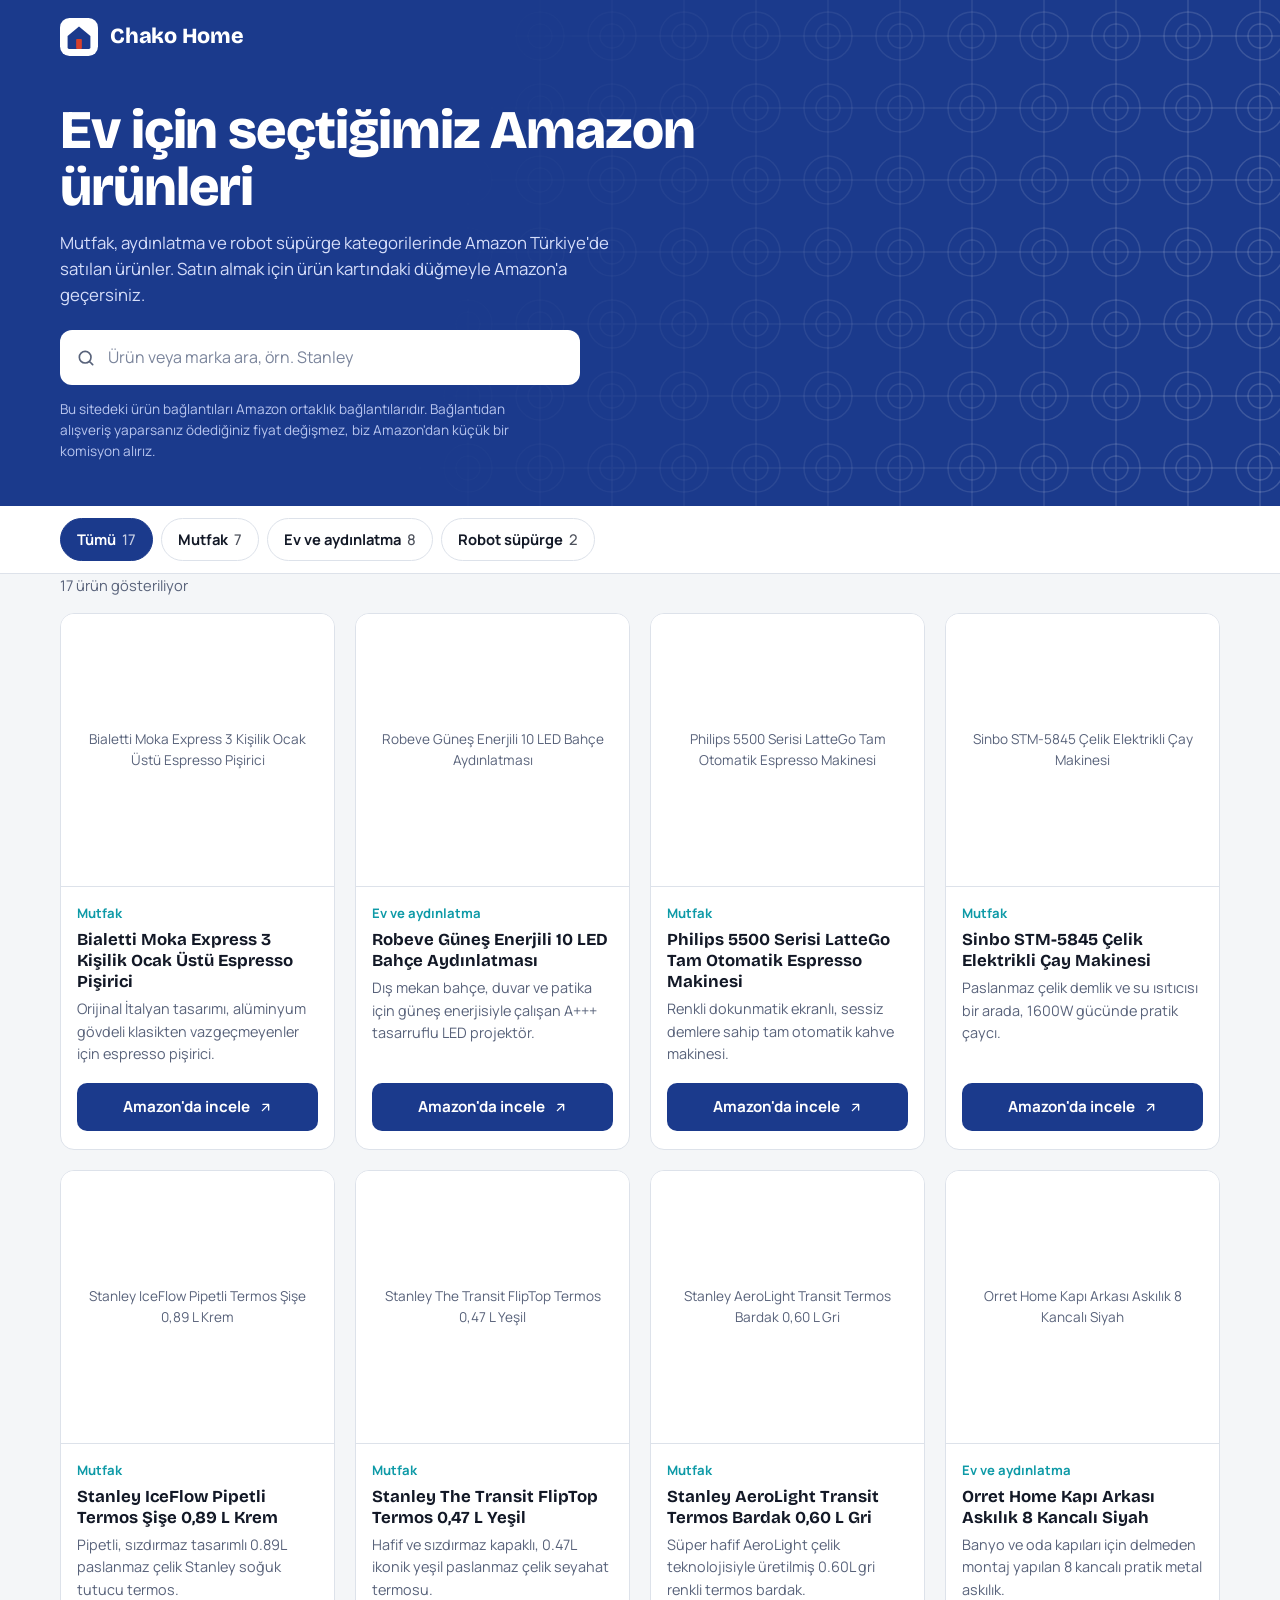
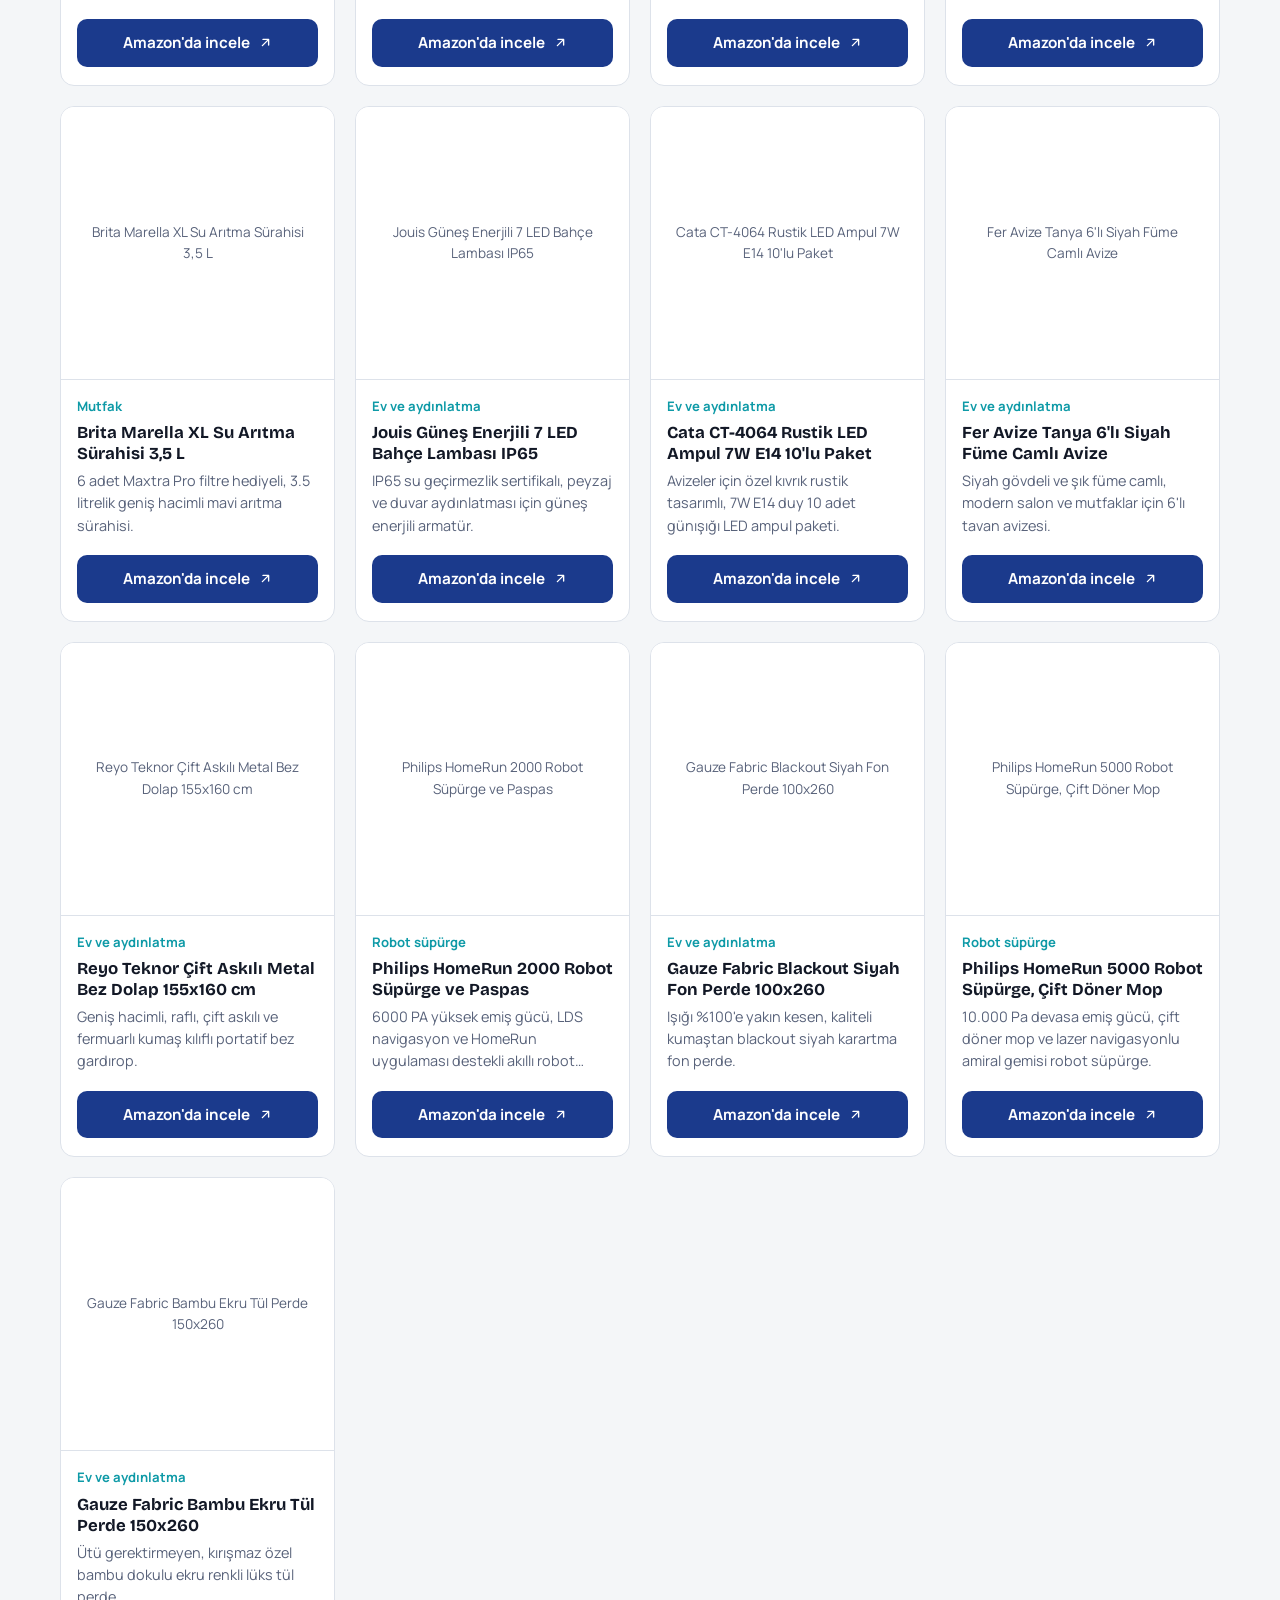
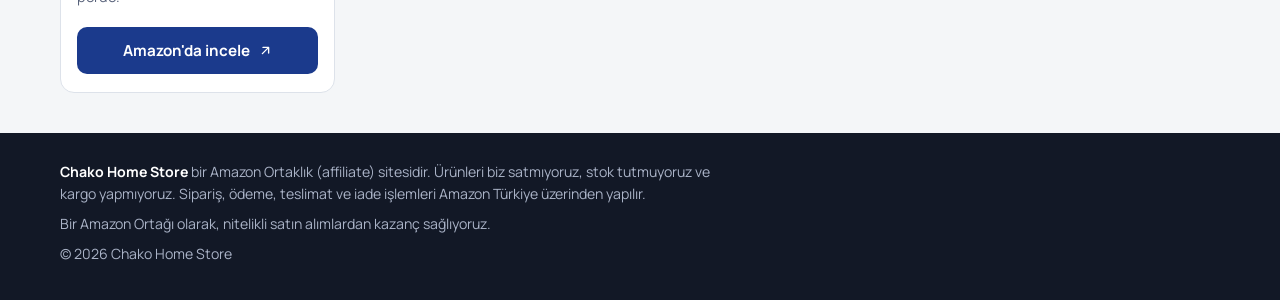
==== commit f7ceddd1: "Add files via upload" ====
--- a/index.html
+++ b/index.html
@@ -1,435 +1,75 @@
 <!DOCTYPE html>
 <html lang="tr">
 <head>
-    <meta charset="UTF-8">
-    <meta name="viewport" content="width=device-width, initial-scale=1.0">
-    <title>Chako Home Store | Seçkin Ev & Yaşam Ürünleri</title>
-    <meta name="description" content="Chako Home Store - Ev & Aydınlatma, Mutfak ve Yaşam ürünlerinde en popüler Amazon fırsatları.">
-    
-    <!-- PWA Manifest & Theme -->
-    <meta name="theme-color" content="#0f172a">
-    <link rel="manifest" href="manifest.json">
-    <link rel="apple-touch-icon" href="icon-192.png">
+  <meta charset="UTF-8">
+  <meta name="viewport" content="width=device-width, initial-scale=1">
+  <title>Chako Home Store | Ev, mutfak ve aydınlatma ürünleri</title>
+  <meta name="description" content="Mutfak, ev aydınlatma ve robot süpürge kategorilerinde seçtiğimiz Amazon Türkiye ürünleri.">
+  <link rel="canonical" href="https://chakohomestore.netlify.app/">
 
-    <!-- Tailwind CSS CDN -->
-    <script src="https://cdn.tailwindcss.com"></script>
-    <!-- FontAwesome Icons -->
-    <link rel="stylesheet" href="https://cdnjs.cloudflare.com/ajax/libs/font-awesome/6.4.0/css/all.min.css">
-    
-    <style>
-        @import url('https://fonts.googleapis.com/css2?family=Plus+Jakarta+Sans:wght@400;500;600;700;800&display=swap');
-        body { font-family: 'Plus Jakarta Sans', sans-serif; }
-    </style>
+  <!-- Google Search Console doğrulama kodu (silmeyin) -->
+  <meta name="google-site-verification" content="LIGRzMEKt3egaq501QPsOP4iXIERn8T-9JcHBl9WpBg">
+
+  <!-- Paylaşım önizlemesi -->
+  <meta property="og:type" content="website">
+  <meta property="og:title" content="Chako Home Store">
+  <meta property="og:description" content="Mutfak, ev aydınlatma ve robot süpürge kategorilerinde seçtiğimiz Amazon Türkiye ürünleri.">
+  <meta property="og:url" content="https://chakohomestore.netlify.app/">
+  <meta property="og:image" content="https://chakohomestore.netlify.app/icon-512.png">
+
+  <!-- PWA -->
+  <meta name="theme-color" content="#1b3a8c">
+  <link rel="manifest" href="manifest.webmanifest">
+  <link rel="icon" href="icon-192.png" type="image/png">
+  <link rel="apple-touch-icon" href="icon-192.png">
+
+  <link rel="preconnect" href="https://fonts.googleapis.com">
+  <link rel="preconnect" href="https://fonts.gstatic.com" crossorigin>
+  <link rel="stylesheet" href="https://fonts.googleapis.com/css2?family=Bricolage+Grotesque:opsz,wght@12..96,700;12..96,800&family=Manrope:wght@400;500;700&display=swap">
+  <link rel="stylesheet" href="css/styles.css">
 </head>
-<body class="bg-slate-50 text-slate-800 antialiased min-h-screen flex flex-col">
+<body>
 
-    <!-- Header / Navbar -->
-    <header class="sticky top-0 z-50 bg-slate-900 text-white shadow-lg border-b border-slate-800">
-        <div class="max-w-7xl mx-auto px-4 sm:px-6 lg:px-8 h-20 flex items-center justify-between">
-            <!-- Profesyonel Vektörel Kurumsal Logo -->
-            <div class="flex items-center space-x-3.5 cursor-pointer" onclick="window.scrollTo({top: 0, behavior: 'smooth'})">
-                <div class="flex items-center justify-center w-12 h-12 bg-gradient-to-tr from-amber-500 to-amber-400 rounded-2xl shadow-md shadow-amber-500/20 text-slate-950 border border-amber-300/40">
-                    <svg class="w-7 h-7" viewBox="0 0 24 24" fill="none" stroke="currentColor" stroke-width="2.2" stroke-linecap="round" stroke-linejoin="round">
-                        <path d="m3 9 9-7 9 7v11a2 2 0 0 1-2 2H5a2 2 0 0 1-2-2z"/>
-                        <polyline points="9 22 9 12 15 12 15 22"/>
-                        <circle cx="12" cy="7" r="1" fill="currentColor"/>
-                    </svg>
-                </div>
-                <div class="flex flex-col justify-center">
-                    <span class="text-xl sm:text-2xl font-extrabold tracking-tight text-white leading-none">
-                        CHAKO <span class="text-amber-400 font-black">HOME</span>
-                    </span>
-                    <span class="text-[11px] font-semibold text-slate-400 uppercase tracking-widest mt-1 flex items-center gap-1.5">
-                        <span class="w-1.5 h-1.5 rounded-full bg-emerald-400 inline-block"></span>
-                        Store & Affiliate
-                    </span>
-                </div>
-            </div>
-            
-            <div class="hidden md:flex items-center space-x-6 text-sm font-medium text-slate-300">
-                <span class="flex items-center gap-2 bg-slate-800/90 px-4 py-2 rounded-xl border border-slate-700/70 text-emerald-400 text-xs font-semibold shadow-inner">
-                    <i class="fa-solid fa-shield-check text-sm"></i> Amazon Güvencesiyle
-                </span>
-            </div>
+  <header class="hero">
+    <div class="wrap">
+      <a class="brand" href="/" aria-label="Chako Home Store ana sayfa">
+        <svg viewBox="0 0 40 40" aria-hidden="true">
+          <rect width="40" height="40" rx="10" fill="#fff"/>
+          <path d="M8 19 20 9l12 10v12a1.5 1.5 0 0 1-1.5 1.5h-21A1.5 1.5 0 0 1 8 31z" fill="#1b3a8c"/>
+          <rect x="17" y="22" width="6" height="10.5" rx="1" fill="#d6402c"/>
+        </svg>
+        Chako Home
+      </a>
+      <div class="hero-body">
+        <h1>Ev için seçtiğimiz Amazon ürünleri</h1>
+        <p>Mutfak, aydınlatma ve robot süpürge kategorilerinde Amazon Türkiye'de satılan ürünler. Satın almak için ürün kartındaki düğmeyle Amazon'a geçersiniz.</p>
+        <div class="search" role="search">
+          <svg viewBox="0 0 24 24" fill="none" stroke="currentColor" stroke-width="2" stroke-linecap="round" aria-hidden="true"><circle cx="11" cy="11" r="7"/><path d="m20 20-3.5-3.5"/></svg>
+          <input id="search" type="search" placeholder="Ürün veya marka ara, örn. Stanley" aria-label="Ürün ara" autocomplete="off">
         </div>
-    </header>
+        <p class="note">Bu sitedeki ürün bağlantıları Amazon ortaklık bağlantılarıdır. Bağlantıdan alışveriş yaparsanız ödediğiniz fiyat değişmez, biz Amazon'dan küçük bir komisyon alırız.</p>
+      </div>
+    </div>
+  </header>
 
-    <!-- Banner / Hero Section -->
-    <section class="bg-gradient-to-r from-slate-900 via-slate-800 to-indigo-950 text-white py-12 px-4 sm:px-6 lg:px-8 border-b border-slate-800 relative overflow-hidden">
-        <div class="absolute -right-20 -top-20 w-96 h-96 bg-amber-500/10 rounded-full blur-3xl pointer-events-none"></div>
-        <div class="max-w-7xl mx-auto text-center relative z-10">
-            <span class="bg-amber-500/20 text-amber-300 border border-amber-500/30 text-xs font-semibold px-3.5 py-1.5 rounded-full uppercase tracking-wider inline-block mb-3 shadow-sm">
-                Özenle Seçilmiş Sezon Ürünleri
-            </span>
-            <h2 class="text-3xl sm:text-5xl font-extrabold tracking-tight mb-3">Ev ve Yaşamınız İçin En İyisi</h2>
-            <p class="text-slate-300 max-w-2xl mx-auto text-sm sm:text-base leading-relaxed mb-6">
-                Mutfak gereçlerinden akıllı robot süpürgelere, aydınlatmadan ev dekorasyonuna kadar en popüler Amazon ürünlerini tek platformda keşfedin.
-            </p>
+  <nav class="filters" aria-label="Kategoriler">
+    <div class="wrap" id="chips"></div>
+  </nav>
 
-            <!-- Arama Kutusu -->
-            <div class="max-w-md mx-auto relative">
-                <span class="absolute inset-y-0 left-0 flex items-center pl-4 pointer-events-none text-slate-400">
-                    <i class="fa-solid fa-magnifying-glass"></i>
-                </span>
-                <input type="text" id="search-input" onkeyup="searchProducts()" placeholder="Ürün veya kategori ara (Örn: Stanley, Philips, Moka)..." class="w-full pl-11 pr-4 py-3 bg-slate-800/90 border border-slate-700 text-white placeholder-slate-400 rounded-2xl text-sm focus:outline-none focus:ring-2 focus:ring-amber-500 shadow-lg transition">
-            </div>
-        </div>
-    </section>
+  <main class="wrap">
+    <p class="status" id="status" aria-live="polite"></p>
+    <ul class="grid" id="grid"></ul>
+    <noscript><p>Ürünleri görmek için tarayıcınızda JavaScript'i açın.</p></noscript>
+  </main>
 
-    <!-- Category Filter Bar -->
-    <nav class="bg-white border-b border-slate-200 sticky top-20 z-40 shadow-sm">
-        <div class="max-w-7xl mx-auto px-4 sm:px-6 lg:px-8 py-3">
-            <div class="flex space-x-2 overflow-x-auto pb-1 scrollbar-none text-sm font-medium" id="category-filters">
-                <button onclick="filterCategory('all')" class="cat-btn active bg-amber-500 text-slate-900 font-semibold px-4 py-2 rounded-xl whitespace-nowrap shadow-sm transition flex items-center gap-2">
-                    <i class="fa-solid fa-border-all"></i> Tümü (17)
-                </button>
-                <button onclick="filterCategory('mutfak')" class="cat-btn bg-slate-100 hover:bg-slate-200 text-slate-700 px-4 py-2 rounded-xl whitespace-nowrap transition flex items-center gap-2">
-                    <i class="fa-solid fa-mug-hot text-amber-600"></i> Pratik Mutfak Aletleri
-                </button>
-                <button onclick="filterCategory('ev')" class="cat-btn bg-slate-100 hover:bg-slate-200 text-slate-700 px-4 py-2 rounded-xl whitespace-nowrap transition flex items-center gap-2">
-                    <i class="fa-solid fa-lightbulb text-amber-600"></i> Ev & Aydınlatma
-                </button>
-                <button onclick="filterCategory('elektronik')" class="cat-btn bg-slate-100 hover:bg-slate-200 text-slate-700 px-4 py-2 rounded-xl whitespace-nowrap transition flex items-center gap-2">
-                    <i class="fa-solid fa-robot text-amber-600"></i> Robot Süpürge & Elektrikli
-                </button>
-            </div>
-        </div>
-    </nav>
+  <footer>
+    <div class="wrap">
+      <p><strong>Chako Home Store</strong> bir Amazon Ortaklık (affiliate) sitesidir. Ürünleri biz satmıyoruz, stok tutmuyoruz ve kargo yapmıyoruz. Sipariş, ödeme, teslimat ve iade işlemleri Amazon Türkiye üzerinden yapılır.</p>
+      <p id="disclosure">Bir Amazon Ortağı olarak, nitelikli satın alımlardan kazanç sağlıyoruz.</p>
+      <p>&copy; 2026 Chako Home Store</p>
+    </div>
+  </footer>
 
-    <!-- Main Content / Product Grid -->
-    <main class="max-w-7xl mx-auto px-4 sm:px-6 lg:px-8 py-8 flex-grow">
-        <div class="grid grid-cols-1 sm:grid-cols-2 lg:grid-cols-3 gap-6" id="product-grid">
-
-            <!-- 1. Bialetti Moka Express -->
-            <div class="product-card bg-white rounded-2xl border border-slate-200/80 shadow-sm hover:shadow-xl transition-all duration-300 overflow-hidden flex flex-col group" data-category="mutfak" data-title="Bialetti Moka Express 3 Cups Ocak Üstü Espresso Pişirici 130ml Gümüş">
-                <div class="p-4 bg-white flex items-center justify-center border-b border-slate-100 h-64 relative overflow-hidden">
-                    <span class="absolute top-3 left-3 bg-amber-100 text-amber-800 text-xs font-bold px-2.5 py-1 rounded-lg z-10 shadow-xs">Mutfak</span>
-                    <img src="https://m.media-amazon.com/images/I/51cRNu8JNqS._AC_SL1200_.jpg" alt="Bialetti Moka Express" class="max-h-full max-w-full object-contain group-hover:scale-105 transition-transform duration-300">
-                </div>
-                <div class="p-5 flex flex-col flex-grow">
-                    <h3 class="font-bold text-slate-900 text-base mb-2 line-clamp-3 group-hover:text-amber-600 transition-colors">Bialetti - Moka Express: 3 Cups Ocak Üstü Espresso Pişirici - 130ml - Gümüş Renk - Alüminyum Gövde - Patentli Güvenlik Valfi - Tüm Ocak Türleri İçin Uygundur (İndüksiyon Hariç)</h3>
-                    <p class="text-xs text-slate-500 mb-4 flex-grow">Orijinal İtalyan tasarımı, alüminyum gövdeli klasikten vazgeçmeyenler için espresso pişirici.</p>
-                    <a href="https://link.amazon/B0a2f9DgE" target="_blank" rel="noopener noreferrer" class="w-full bg-slate-900 hover:bg-amber-500 text-white hover:text-slate-950 font-bold py-3 px-4 rounded-xl text-center text-sm transition-all duration-300 shadow-sm flex items-center justify-center gap-2 group-hover:shadow-md">
-                        <span>Amazon'da İncele</span>
-                        <i class="fa-solid fa-arrow-up-right-from-square text-xs"></i>
-                    </a>
-                </div>
-            </div>
-
-            <!-- 2. Robeve Bahçe Aydınlatması -->
-            <div class="product-card bg-white rounded-2xl border border-slate-200/80 shadow-sm hover:shadow-xl transition-all duration-300 overflow-hidden flex flex-col group" data-category="ev" data-title="Robeve Bahçe Aydınlatması 10 Ledli Duvar Yere Uyumlu Güneş Enerjili LED Işık">
-                <div class="p-4 bg-white flex items-center justify-center border-b border-slate-100 h-64 relative overflow-hidden">
-                    <span class="absolute top-3 left-3 bg-indigo-100 text-indigo-800 text-xs font-bold px-2.5 py-1 rounded-lg z-10 shadow-xs">Ev & Aydınlatma</span>
-                    <img src="https://m.media-amazon.com/images/I/81Aua4gnasL._AC_SL1500_.jpg" alt="Robeve Bahçe Aydınlatması" class="max-h-full max-w-full object-contain group-hover:scale-105 transition-transform duration-300">
-                </div>
-                <div class="p-5 flex flex-col flex-grow">
-                    <h3 class="font-bold text-slate-900 text-base mb-2 line-clamp-3 group-hover:text-amber-600 transition-colors">Robeve Bahçe Aydınlatması 10 Ledli Duvar ve Yere Uyumlu Güneş Enerjili LED Işık Bahçe Işığı Gün Işığı LED Dış Mekan Aydınlatması Güneş Enerjili Projektör [Enerji Sınıfı A+++]</h3>
-                    <p class="text-xs text-slate-500 mb-4 flex-grow">Dış mekan bahçe, duvar ve patika için güneş enerjisiyle çalışan A+++ tasarruflu LED projektör.</p>
-                    <a href="https://link.amazon/B02roMCoc" target="_blank" rel="noopener noreferrer" class="w-full bg-slate-900 hover:bg-amber-500 text-white hover:text-slate-950 font-bold py-3 px-4 rounded-xl text-center text-sm transition-all duration-300 shadow-sm flex items-center justify-center gap-2 group-hover:shadow-md">
-                        <span>Amazon'da İncele</span>
-                        <i class="fa-solid fa-arrow-up-right-from-square text-xs"></i>
-                    </a>
-                </div>
-            </div>
-
-            <!-- 3. Philips 5500 Serisi LatteGo -->
-            <div class="product-card bg-white rounded-2xl border border-slate-200/80 shadow-sm hover:shadow-xl transition-all duration-300 overflow-hidden flex flex-col group" data-category="mutfak" data-title="Philips 5500 Serisi LatteGo Tam Otomatik Espresso Makinesi">
-                <div class="p-4 bg-white flex items-center justify-center border-b border-slate-100 h-64 relative overflow-hidden">
-                    <span class="absolute top-3 left-3 bg-amber-100 text-amber-800 text-xs font-bold px-2.5 py-1 rounded-lg z-10 shadow-xs">Mutfak</span>
-                    <img src="https://m.media-amazon.com/images/I/71goy879pGL._AC_SL1500_.jpg" alt="Philips 5500 Serisi LatteGo" class="max-h-full max-w-full object-contain group-hover:scale-105 transition-transform duration-300">
-                </div>
-                <div class="p-5 flex flex-col flex-grow">
-                    <h3 class="font-bold text-slate-900 text-base mb-2 line-clamp-3 group-hover:text-amber-600 transition-colors">Philips 5500 Serisi LatteGo Tam Otomatik Espresso Makinesi, 20 Sıcak ve Soğuk İçecek, Renkli Dokunmatik Ekran, SilentBrew Teknolojisi (EP5543/90)</h3>
-                    <p class="text-xs text-slate-500 mb-4 flex-grow">Renkli dokunmatik ekranlı, sessiz demlere sahip tam otomatik kahve makinesi.</p>
-                    <a href="https://link.amazon/B01jknVxD" target="_blank" rel="noopener noreferrer" class="w-full bg-slate-900 hover:bg-amber-500 text-white hover:text-slate-950 font-bold py-3 px-4 rounded-xl text-center text-sm transition-all duration-300 shadow-sm flex items-center justify-center gap-2 group-hover:shadow-md">
-                        <span>Amazon'da İncele</span>
-                        <i class="fa-solid fa-arrow-up-right-from-square text-xs"></i>
-                    </a>
-                </div>
-            </div>
-
-            <!-- 4. Sinbo STM-5845 Çelik Elektrikli Çay Makinesi -->
-            <div class="product-card bg-white rounded-2xl border border-slate-200/80 shadow-sm hover:shadow-xl transition-all duration-300 overflow-hidden flex flex-col group" data-category="mutfak" data-title="Sinbo STM-5845 Çelik Elektrikli Çay Makinesi Inox Çaycı">
-                <div class="p-4 bg-white flex items-center justify-center border-b border-slate-100 h-64 relative overflow-hidden">
-                    <span class="absolute top-3 left-3 bg-amber-100 text-amber-800 text-xs font-bold px-2.5 py-1 rounded-lg z-10 shadow-xs">Mutfak</span>
-                    <img src="https://m.media-amazon.com/images/I/41yCpYEa2bL._AC_.jpg" alt="Sinbo STM-5845 Çay Makinesi" class="max-h-full max-w-full object-contain group-hover:scale-105 transition-transform duration-300">
-                </div>
-                <div class="p-5 flex flex-col flex-grow">
-                    <h3 class="font-bold text-slate-900 text-base mb-2 line-clamp-3 group-hover:text-amber-600 transition-colors">Sinbo STM-5845 Çelik Elektrikli Çay Makinesi Inox Çaycı 2-in-1 Demlik Su Isıtıcı 1600W Otomatik Kapama</h3>
-                    <p class="text-xs text-slate-500 mb-4 flex-grow">Paslanmaz çelik demlik ve su ısıtıcısı bir arada, 1600W gücünde pratik çaycı.</p>
-                    <a href="https://link.amazon/B0cQLPtbk" target="_blank" rel="noopener noreferrer" class="w-full bg-slate-900 hover:bg-amber-500 text-white hover:text-slate-950 font-bold py-3 px-4 rounded-xl text-center text-sm transition-all duration-300 shadow-sm flex items-center justify-center gap-2 group-hover:shadow-md">
-                        <span>Amazon'da İncele</span>
-                        <i class="fa-solid fa-arrow-up-right-from-square text-xs"></i>
-                    </a>
-                </div>
-            </div>
-
-            <!-- 5. STANLEY IceFlow Flip Straw Tumbler 0.89 Litre -->
-            <div class="product-card bg-white rounded-2xl border border-slate-200/80 shadow-sm hover:shadow-xl transition-all duration-300 overflow-hidden flex flex-col group" data-category="mutfak" data-title="STANLEY IceFlow Flip Straw Tumbler Pipetli Termos Su Şişesi 0.89 Litre">
-                <div class="p-4 bg-white flex items-center justify-center border-b border-slate-100 h-64 relative overflow-hidden">
-                    <span class="absolute top-3 left-3 bg-amber-100 text-amber-800 text-xs font-bold px-2.5 py-1 rounded-lg z-10 shadow-xs">Mutfak</span>
-                    <img src="https://m.media-amazon.com/images/I/616qvjjWT2L._AC_SL1500_.jpg" alt="STANLEY IceFlow Tumbler" class="max-h-full max-w-full object-contain group-hover:scale-105 transition-transform duration-300">
-                </div>
-                <div class="p-5 flex flex-col flex-grow">
-                    <h3 class="font-bold text-slate-900 text-base mb-2 line-clamp-3 group-hover:text-amber-600 transition-colors">STANLEY IceFlow Flip Straw Tumbler Pipetli Termos Su Şişesi 0.89 Litre - Krem | Paslanmaz Çelik</h3>
-                    <p class="text-xs text-slate-500 mb-4 flex-grow">Pipetli, sızdırmaz tasarımlı 0.89L paslanmaz çelik Stanley soğuk tutucu termos.</p>
-                    <a href="https://link.amazon/B0fylOQWF" target="_blank" rel="noopener noreferrer" class="w-full bg-slate-900 hover:bg-amber-500 text-white hover:text-slate-950 font-bold py-3 px-4 rounded-xl text-center text-sm transition-all duration-300 shadow-sm flex items-center justify-center gap-2 group-hover:shadow-md">
-                        <span>Amazon'da İncele</span>
-                        <i class="fa-solid fa-arrow-up-right-from-square text-xs"></i>
-                    </a>
-                </div>
-            </div>
-
-            <!-- 6. STANLEY The Transit FlipTop Mug Termos 0.47 Litre -->
-            <div class="product-card bg-white rounded-2xl border border-slate-200/80 shadow-sm hover:shadow-xl transition-all duration-300 overflow-hidden flex flex-col group" data-category="mutfak" data-title="STANLEY The Transit FlipTop Mug Termos 0.47 Litre Yeşil">
-                <div class="p-4 bg-white flex items-center justify-center border-b border-slate-100 h-64 relative overflow-hidden">
-                    <span class="absolute top-3 left-3 bg-amber-100 text-amber-800 text-xs font-bold px-2.5 py-1 rounded-lg z-10 shadow-xs">Mutfak</span>
-                    <img src="https://m.media-amazon.com/images/I/71Sr0oHPj1L._AC_SL1500_.jpg" alt="STANLEY The Transit FlipTop Mug Termos" class="max-h-full max-w-full object-contain group-hover:scale-105 transition-transform duration-300">
-                </div>
-                <div class="p-5 flex flex-col flex-grow">
-                    <h3 class="font-bold text-slate-900 text-base mb-2 line-clamp-3 group-hover:text-amber-600 transition-colors">STANLEY The Transit FlipTop Mug Termos 0.47 Litre - Yeşil (Hammertone Green) | Paslanmaz Çelik</h3>
-                    <p class="text-xs text-slate-500 mb-4 flex-grow">Hafif ve sızdırmaz kapaklı, 0.47L ikonik yeşil paslanmaz çelik seyahat termosu.</p>
-                    <a href="https://link.amazon/B0gbjjHIj" target="_blank" rel="noopener noreferrer" class="w-full bg-slate-900 hover:bg-amber-500 text-white hover:text-slate-950 font-bold py-3 px-4 rounded-xl text-center text-sm transition-all duration-300 shadow-sm flex items-center justify-center gap-2 group-hover:shadow-md">
-                        <span>Amazon'da İncele</span>
-                        <i class="fa-solid fa-arrow-up-right-from-square text-xs"></i>
-                    </a>
-                </div>
-            </div>
-
-            <!-- 7. Stanley The Aerolight Transit Mug Termos 0.60 Litre -->
-            <div class="product-card bg-white rounded-2xl border border-slate-200/80 shadow-sm hover:shadow-xl transition-all duration-300 overflow-hidden flex flex-col group" data-category="mutfak" data-title="Stanley The Aerolight Transit Mug Termos Bardak Gri 0.60 Litre">
-                <div class="p-4 bg-white flex items-center justify-center border-b border-slate-100 h-64 relative overflow-hidden">
-                    <span class="absolute top-3 left-3 bg-amber-100 text-amber-800 text-xs font-bold px-2.5 py-1 rounded-lg z-10 shadow-xs">Mutfak</span>
-                    <img src="https://m.media-amazon.com/images/I/41Po+SD9mUL._AC_SL1200_.jpg" alt="Stanley The Aerolight Transit Mug" class="max-h-full max-w-full object-contain group-hover:scale-105 transition-transform duration-300">
-                </div>
-                <div class="p-5 flex flex-col flex-grow">
-                    <h3 class="font-bold text-slate-900 text-base mb-2 line-clamp-3 group-hover:text-amber-600 transition-colors">Stanley The Aerolight Transit Mug Termos Bardak, Gri (Ash), 0.60 Litre</h3>
-                    <p class="text-xs text-slate-500 mb-4 flex-grow">Süper hafif AeroLight çelik teknolojisiyle üretilmiş 0.60L gri renkli termos bardak.</p>
-                    <a href="https://link.amazon/B01Zj6CJp" target="_blank" rel="noopener noreferrer" class="w-full bg-slate-900 hover:bg-amber-500 text-white hover:text-slate-950 font-bold py-3 px-4 rounded-xl text-center text-sm transition-all duration-300 shadow-sm flex items-center justify-center gap-2 group-hover:shadow-md">
-                        <span>Amazon'da İncele</span>
-                        <i class="fa-solid fa-arrow-up-right-from-square text-xs"></i>
-                    </a>
-                </div>
-            </div>
-
-            <!-- 8. Orret Home Metal Mat Siyah Kapı Arkası Askılık -->
-            <div class="product-card bg-white rounded-2xl border border-slate-200/80 shadow-sm hover:shadow-xl transition-all duration-300 overflow-hidden flex flex-col group" data-category="ev" data-title="Orret Home Metal Mat Siyah Kapı Arkası Askılık 8 Kancalı Organizer">
-                <div class="p-4 bg-white flex items-center justify-center border-b border-slate-100 h-64 relative overflow-hidden">
-                    <span class="absolute top-3 left-3 bg-indigo-100 text-indigo-800 text-xs font-bold px-2.5 py-1 rounded-lg z-10 shadow-xs">Ev & Aydınlatma</span>
-                    <img src="https://m.media-amazon.com/images/I/71QZbAIKzJL._AC_SL1200_.jpg" alt="Orret Home Metal Mat Siyah Kapı Arkası Askılık" class="max-h-full max-w-full object-contain group-hover:scale-105 transition-transform duration-300">
-                </div>
-                <div class="p-5 flex flex-col flex-grow">
-                    <h3 class="font-bold text-slate-900 text-base mb-2 line-clamp-3 group-hover:text-amber-600 transition-colors">Orret Home Metal Mat Siyah Kapı Arkası Askılık – 8 Kancalı Amerikan Tipi Organizer Askı, Banyo ve Oda Kapıları İçin Pratik Askılık, Delmeden Montajlı Kapı Arkası Askı (Siyah)</h3>
-                    <p class="text-xs text-slate-500 mb-4 flex-grow">Banyo ve oda kapıları için delmeden montaj yapılan 8 kancalı pratik metal askılık.</p>
-                    <a href="https://link.amazon/B0ewLQ5im" target="_blank" rel="noopener noreferrer" class="w-full bg-slate-900 hover:bg-amber-500 text-white hover:text-slate-950 font-bold py-3 px-4 rounded-xl text-center text-sm transition-all duration-300 shadow-sm flex items-center justify-center gap-2 group-hover:shadow-md">
-                        <span>Amazon'da İncele</span>
-                        <i class="fa-solid fa-arrow-up-right-from-square text-xs"></i>
-                    </a>
-                </div>
-            </div>
-
-            <!-- 9. BRITA Marella XL 6x Maxtra Pro All-In-1 Filtreli Su Arıtma Sürahisi -->
-            <div class="product-card bg-white rounded-2xl border border-slate-200/80 shadow-sm hover:shadow-xl transition-all duration-300 overflow-hidden flex flex-col group" data-category="mutfak" data-title="BRITA Marella XL 6x Maxtra Pro All-In-1 Filtreli Su Arıtma Sürahisi Mavi">
-                <div class="p-4 bg-white flex items-center justify-center border-b border-slate-100 h-64 relative overflow-hidden">
-                    <span class="absolute top-3 left-3 bg-amber-100 text-amber-800 text-xs font-bold px-2.5 py-1 rounded-lg z-10 shadow-xs">Mutfak</span>
-                    <img src="https://m.media-amazon.com/images/I/716gOc-WiGL._AC_SL1500_.jpg" alt="BRITA Marella XL Su Arıtma Sürahisi" class="max-h-full max-w-full object-contain group-hover:scale-105 transition-transform duration-300">
-                </div>
-                <div class="p-5 flex flex-col flex-grow">
-                    <h3 class="font-bold text-slate-900 text-base mb-2 line-clamp-3 group-hover:text-amber-600 transition-colors">BRITA Marella XL 6x Maxtra Pro All-In-1 Filtreli Su Arıtma Sürahisi Mavi (3.5 lt)</h3>
-                    <p class="text-xs text-slate-500 mb-4 flex-grow">6 adet Maxtra Pro filtre hediyeli, 3.5 litrelik geniş hacimli mavi arıtma sürahisi.</p>
-                    <a href="https://link.amazon/B089tAAeR" target="_blank" rel="noopener noreferrer" class="w-full bg-slate-900 hover:bg-amber-500 text-white hover:text-slate-950 font-bold py-3 px-4 rounded-xl text-center text-sm transition-all duration-300 shadow-sm flex items-center justify-center gap-2 group-hover:shadow-md">
-                        <span>Amazon'da İncele</span>
-                        <i class="fa-solid fa-arrow-up-right-from-square text-xs"></i>
-                    </a>
-                </div>
-            </div>
-
-            <!-- 10. Jouis Solar Güneş Enerjili Bahçe Lambası 7 LED'li -->
-            <div class="product-card bg-white rounded-2xl border border-slate-200/80 shadow-sm hover:shadow-xl transition-all duration-300 overflow-hidden flex flex-col group" data-category="ev" data-title="Jouis Solar Güneş Enerjili Bahçe Lambası 7 LEDli IP65 Projektör">
-                <div class="p-4 bg-white flex items-center justify-center border-b border-slate-100 h-64 relative overflow-hidden">
-                    <span class="absolute top-3 left-3 bg-indigo-100 text-indigo-800 text-xs font-bold px-2.5 py-1 rounded-lg z-10 shadow-xs">Ev & Aydınlatma</span>
-                    <img src="https://m.media-amazon.com/images/I/71vSd8Z6gLL._AC_SL1080_.jpg" alt="Jouis Solar Güneş Enerjili Bahçe Lambası" class="max-h-full max-w-full object-contain group-hover:scale-105 transition-transform duration-300">
-                </div>
-                <div class="p-5 flex flex-col flex-grow">
-                    <h3 class="font-bold text-slate-900 text-base mb-2 line-clamp-3 group-hover:text-amber-600 transition-colors">Jouis Solar Güneş Enerjili Bahçe Lambası 7 LED'li - IP65 Su Geçirmez Ayarlanabilir LED Projektör, Dış Mekan Çim, Patika, Duvar Aydınlatması ve Peyzaj Armatürü [Enerji Sınıfı A]</h3>
-                    <p class="text-xs text-slate-500 mb-4 flex-grow">IP65 su geçirmezlik sertifikalı, peyzaj ve duvar aydınlatması için güneş enerjili armatür.</p>
-                    <a href="https://link.amazon/B069v9zjQ" target="_blank" rel="noopener noreferrer" class="w-full bg-slate-900 hover:bg-amber-500 text-white hover:text-slate-950 font-bold py-3 px-4 rounded-xl text-center text-sm transition-all duration-300 shadow-sm flex items-center justify-center gap-2 group-hover:shadow-md">
-                        <span>Amazon'da İncele</span>
-                        <i class="fa-solid fa-arrow-up-right-from-square text-xs"></i>
-                    </a>
-                </div>
-            </div>
-
-            <!-- 11. Cata CT-4064 10'lu Paket Kıvrık LED Rustik Ampul -->
-            <div class="product-card bg-white rounded-2xl border border-slate-200/80 shadow-sm hover:shadow-xl transition-all duration-300 overflow-hidden flex flex-col group" data-category="ev" data-title="Cata CT-4064 10lu Paket Kıvrık LED Rustik Ampul 7W E14">
-                <div class="p-4 bg-white flex items-center justify-center border-b border-slate-100 h-64 relative overflow-hidden">
-                    <span class="absolute top-3 left-3 bg-indigo-100 text-indigo-800 text-xs font-bold px-2.5 py-1 rounded-lg z-10 shadow-xs">Ev & Aydınlatma</span>
-                    <img src="https://m.media-amazon.com/images/I/61lPAHdlIWL._AC_SL1500_.jpg" alt="Cata CT-4064 10'lu Paket Kıvrık LED Rustik Ampul" class="max-h-full max-w-full object-contain group-hover:scale-105 transition-transform duration-300">
-                </div>
-                <div class="p-5 flex flex-col flex-grow">
-                    <h3 class="font-bold text-slate-900 text-base mb-2 line-clamp-3 group-hover:text-amber-600 transition-colors">Cata CT-4064 10'lu Paket Kıvrık LED Rustik Ampul - 7W E14 İnce Duy, Dekoratif Avize Ampulü (3000K Günışığı) [Enerji Sınıfı F]</h3>
-                    <p class="text-xs text-slate-500 mb-4 flex-grow">Avizeler için özel kıvrık rustik tasarımlı, 7W E14 duy 10 adet günışığı LED ampul paketi.</p>
-                    <a href="https://link.amazon/B08SFna4Y" target="_blank" rel="noopener noreferrer" class="w-full bg-slate-900 hover:bg-amber-500 text-white hover:text-slate-950 font-bold py-3 px-4 rounded-xl text-center text-sm transition-all duration-300 shadow-sm flex items-center justify-center gap-2 group-hover:shadow-md">
-                        <span>Amazon'da İncele</span>
-                        <i class="fa-solid fa-arrow-up-right-from-square text-xs"></i>
-                    </a>
-                </div>
-            </div>
-
-            <!-- 12. Fer Avize Tanya Modern Tasarım 6 Lı Avize -->
-            <div class="product-card bg-white rounded-2xl border border-slate-200/80 shadow-sm hover:shadow-xl transition-all duration-300 overflow-hidden flex flex-col group" data-category="ev" data-title="Fer Avize Tanya Modern Tasarım 6 Lı Avize Siyah Füme Camlı">
-                <div class="p-4 bg-white flex items-center justify-center border-b border-slate-100 h-64 relative overflow-hidden">
-                    <span class="absolute top-3 left-3 bg-indigo-100 text-indigo-800 text-xs font-bold px-2.5 py-1 rounded-lg z-10 shadow-xs">Ev & Aydınlatma</span>
-                    <img src="https://m.media-amazon.com/images/I/6125brILQqL._AC_SL1500_.jpg" alt="Fer Avize Tanya 6 Lı Avize" class="max-h-full max-w-full object-contain group-hover:scale-105 transition-transform duration-300">
-                </div>
-                <div class="p-5 flex flex-col flex-grow">
-                    <h3 class="font-bold text-slate-900 text-base mb-2 line-clamp-3 group-hover:text-amber-600 transition-colors">Fer Avize Tanya Modern Tasarım Mutfak - Salon - Yatak Odası - Tavan Siyah Renk Füme Camlı 6 Lı Avize</h3>
-                    <p class="text-xs text-slate-500 mb-4 flex-grow">Siyah gövdeli ve şık füme camlı, modern salon ve mutfaklar için 6'lı tavan avizesi.</p>
-                    <a href="https://link.amazon/B022ORPhB" target="_blank" rel="noopener noreferrer" class="w-full bg-slate-900 hover:bg-amber-500 text-white hover:text-slate-950 font-bold py-3 px-4 rounded-xl text-center text-sm transition-all duration-300 shadow-sm flex items-center justify-center gap-2 group-hover:shadow-md">
-                        <span>Amazon'da İncele</span>
-                        <i class="fa-solid fa-arrow-up-right-from-square text-xs"></i>
-                    </a>
-                </div>
-            </div>
-
-            <!-- 13. Reyo Teknor Metal Çift Askılı Bez Dolap Gri -->
-            <div class="product-card bg-white rounded-2xl border border-slate-200/80 shadow-sm hover:shadow-xl transition-all duration-300 overflow-hidden flex flex-col group" data-category="ev" data-title="Reyo Teknor Metal Çift Askılı Bez Dolap Gri Portatif Gardırop">
-                <div class="p-4 bg-white flex items-center justify-center border-b border-slate-100 h-64 relative overflow-hidden">
-                    <span class="absolute top-3 left-3 bg-indigo-100 text-indigo-800 text-xs font-bold px-2.5 py-1 rounded-lg z-10 shadow-xs">Ev & Aydınlatma</span>
-                    <img src="https://m.media-amazon.com/images/I/71SHDbJ4YbL._AC_SL1500_.jpg" alt="Reyo Teknor Metal Çift Askılı Bez Dolap" class="max-h-full max-w-full object-contain group-hover:scale-105 transition-transform duration-300">
-                </div>
-                <div class="p-5 flex flex-col flex-grow">
-                    <h3 class="font-bold text-slate-900 text-base mb-2 line-clamp-3 group-hover:text-amber-600 transition-colors">Reyo Teknor Metal Çift Askılı Bez Dolap Gri 155x160x45 cm – Geniş Hacimli Portatif Gardırop, Raflı Kumaş Dolap, Fermuarlı Elbise Düzenleyici</h3>
-                    <p class="text-xs text-slate-500 mb-4 flex-grow">Geniş hacimli, raflı, çift askılı ve fermuarlı kumaş kılıflı portatif bez gardırop.</p>
-                    <a href="https://link.amazon/B092BbRYJ" target="_blank" rel="noopener noreferrer" class="w-full bg-slate-900 hover:bg-amber-500 text-white hover:text-slate-950 font-bold py-3 px-4 rounded-xl text-center text-sm transition-all duration-300 shadow-sm flex items-center justify-center gap-2 group-hover:shadow-md">
-                        <span>Amazon'da İncele</span>
-                        <i class="fa-solid fa-arrow-up-right-from-square text-xs"></i>
-                    </a>
-                </div>
-            </div>
-
-            <!-- 14. Philips HomeRun 2000 Robot Süpürge -->
-            <div class="product-card bg-white rounded-2xl border border-slate-200/80 shadow-sm hover:shadow-xl transition-all duration-300 overflow-hidden flex flex-col group" data-category="elektronik" data-title="Philips HomeRun 2000 Robot Süpürge ve Paspas 6000 PA">
-                <div class="p-4 bg-white flex items-center justify-center border-b border-slate-100 h-64 relative overflow-hidden">
-                    <span class="absolute top-3 left-3 bg-blue-100 text-blue-800 text-xs font-bold px-2.5 py-1 rounded-lg z-10 shadow-xs">Robot Süpürge</span>
-                    <img src="https://m.media-amazon.com/images/I/41Okz2-kj5L._AC_SL1080_.jpg" alt="Philips HomeRun 2000 Robot Süpürge" class="max-h-full max-w-full object-contain group-hover:scale-105 transition-transform duration-300">
-                </div>
-                <div class="p-5 flex flex-col flex-grow">
-                    <h3 class="font-bold text-slate-900 text-base mb-2 line-clamp-3 group-hover:text-amber-600 transition-colors">Philips HomeRun 2000 Robot Süpürge ve Paspas - 6000 PA emiş Gücü, Halı Modu, LDS Radar, HomeRun Uygulaması, Koyu Mavi (XU2000/15)</h3>
-                    <p class="text-xs text-slate-500 mb-4 flex-grow">6000 PA yüksek emiş gücü, LDS navigasyon ve HomeRun uygulaması destekli akıllı robot süpürge.</p>
-                    <a href="https://link.amazon/B0iOTtBEL" target="_blank" rel="noopener noreferrer" class="w-full bg-slate-900 hover:bg-amber-500 text-white hover:text-slate-950 font-bold py-3 px-4 rounded-xl text-center text-sm transition-all duration-300 shadow-sm flex items-center justify-center gap-2 group-hover:shadow-md">
-                        <span>Amazon'da İncele</span>
-                        <i class="fa-solid fa-arrow-up-right-from-square text-xs"></i>
-                    </a>
-                </div>
-            </div>
-
-            <!-- 15. Gauze Fabric Blackout Siyah Karartma Fon Perde -->
-            <div class="product-card bg-white rounded-2xl border border-slate-200/80 shadow-sm hover:shadow-xl transition-all duration-300 overflow-hidden flex flex-col group" data-category="ev" data-title="Gauze Fabric Design Blackout Siyah Karartma Özellikli Fon Perde">
-                <div class="p-4 bg-white flex items-center justify-center border-b border-slate-100 h-64 relative overflow-hidden">
-                    <span class="absolute top-3 left-3 bg-indigo-100 text-indigo-800 text-xs font-bold px-2.5 py-1 rounded-lg z-10 shadow-xs">Ev & Aydınlatma</span>
-                    <img src="https://m.media-amazon.com/images/I/71XAu4XOrjL._AC_SL1500_.jpg" alt="Gauze Fabric Design Blackout Siyah Fon Perde" class="max-h-full max-w-full object-contain group-hover:scale-105 transition-transform duration-300">
-                </div>
-                <div class="p-5 flex flex-col flex-grow">
-                    <h3 class="font-bold text-slate-900 text-base mb-2 line-clamp-3 group-hover:text-amber-600 transition-colors">Gauze Fabric Design Blackout Siyah Karartma Özellikli Fon Perde 100 x 260</h3>
-                    <p class="text-xs text-slate-500 mb-4 flex-grow">Işığı %100'e yakın kesen, kaliteli kumaştan blackout siyah karartma fon perde.</p>
-                    <a href="https://link.amazon/B08p263s5" target="_blank" rel="noopener noreferrer" class="w-full bg-slate-900 hover:bg-amber-500 text-white hover:text-slate-950 font-bold py-3 px-4 rounded-xl text-center text-sm transition-all duration-300 shadow-sm flex items-center justify-center gap-2 group-hover:shadow-md">
-                        <span>Amazon'da İncele</span>
-                        <i class="fa-solid fa-arrow-up-right-from-square text-xs"></i>
-                    </a>
-                </div>
-            </div>
-
-            <!-- 16. Philips HomeRun 5000 Serisi Robot Süpürge -->
-            <div class="product-card bg-white rounded-2xl border border-slate-200/80 shadow-sm hover:shadow-xl transition-all duration-300 overflow-hidden flex flex-col group" data-category="elektronik" data-title="Philips HomeRun 5000 Serisi Robot Elektrikli Süpürge Çift Döner Mop">
-                <div class="p-4 bg-white flex items-center justify-center border-b border-slate-100 h-64 relative overflow-hidden">
-                    <span class="absolute top-3 left-3 bg-blue-100 text-blue-800 text-xs font-bold px-2.5 py-1 rounded-lg z-10 shadow-xs">Robot Süpürge</span>
-                    <img src="https://m.media-amazon.com/images/I/51JMZuXwstL._AC_SL1080_.jpg" alt="Philips HomeRun 5000 Serisi Robot Süpürge" class="max-h-full max-w-full object-contain group-hover:scale-105 transition-transform duration-300">
-                </div>
-                <div class="p-5 flex flex-col flex-grow">
-                    <h3 class="font-bold text-slate-900 text-base mb-2 line-clamp-3 group-hover:text-amber-600 transition-colors">Philips HomeRun 5000 Serisi Robot Elektrikli Süpürge, Çift Döner Mop, Süpürme ve Paspas, 10.000Pa Emiş Gücü, Lazer Çizgi Navigasyon, HomeRun Uygulaması, İpek Beji (XU5000/20)</h3>
-                    <p class="text-xs text-slate-500 mb-4 flex-grow">10.000 Pa devasa emiş gücü, çift döner mop ve lazer navigasyonlu amiral gemisi robot süpürge.</p>
-                    <a href="https://link.amazon/B05lYHTTu" target="_blank" rel="noopener noreferrer" class="w-full bg-slate-900 hover:bg-amber-500 text-white hover:text-slate-950 font-bold py-3 px-4 rounded-xl text-center text-sm transition-all duration-300 shadow-sm flex items-center justify-center gap-2 group-hover:shadow-md">
-                        <span>Amazon'da İncele</span>
-                        <i class="fa-solid fa-arrow-up-right-from-square text-xs"></i>
-                    </a>
-                </div>
-            </div>
-
-            <!-- 17. Gauze Fabric Bambu Ekru Tül Perde -->
-            <div class="product-card bg-white rounded-2xl border border-slate-200/80 shadow-sm hover:shadow-xl transition-all duration-300 overflow-hidden flex flex-col group" data-category="ev" data-title="Gauze Fabric Design Lüks İpeksi Dokulu Bambu Kırışmaz Tül Perde">
-                <div class="p-4 bg-white flex items-center justify-center border-b border-slate-100 h-64 relative overflow-hidden">
-                    <span class="absolute top-3 left-3 bg-indigo-100 text-indigo-800 text-xs font-bold px-2.5 py-1 rounded-lg z-10 shadow-xs">Ev & Aydınlatma</span>
-                    <img src="https://m.media-amazon.com/images/I/81rlLV-e9AL._AC_SL1500_.jpg" alt="Gauze Fabric Bambu Ekru Tül Perde" class="max-h-full max-w-full object-contain group-hover:scale-105 transition-transform duration-300">
-                </div>
-                <div class="p-5 flex flex-col flex-grow">
-                    <h3 class="font-bold text-slate-900 text-base mb-2 line-clamp-3 group-hover:text-amber-600 transition-colors">Gauze Fabric Design Lüks İpeksi Dokulu Bambu Kırışmaz Ütü Gerektirmez Ekru 150x260 Normal Pile (1 x 2.5) YÜKSEK KALİTELİ TÜL PERDE</h3>
-                    <p class="text-xs text-slate-500 mb-4 flex-grow">Ütü gerektirmeyen, kırışmaz özel bambu dokulu ekru renkli lüks tül perde.</p>
-                    <a href="https://link.amazon/B0aaVuvXR" target="_blank" rel="noopener noreferrer" class="w-full bg-slate-900 hover:bg-amber-500 text-white hover:text-slate-950 font-bold py-3 px-4 rounded-xl text-center text-sm transition-all duration-300 shadow-sm flex items-center justify-center gap-2 group-hover:shadow-md">
-                        <span>Amazon'da İncele</span>
-                        <i class="fa-solid fa-arrow-up-right-from-square text-xs"></i>
-                    </a>
-                </div>
-            </div>
-
-        </div>
-    </main>
-
-    <!-- Footer -->
-    <footer class="bg-slate-900 text-slate-400 py-10 border-t border-slate-800 mt-16 text-sm">
-        <div class="max-w-7xl mx-auto px-4 text-center space-y-4">
-            <div class="flex items-center justify-center space-x-2">
-                <div class="w-8 h-8 bg-amber-500 rounded-xl flex items-center justify-center text-slate-950 font-black text-sm">C</div>
-                <span class="text-white font-bold text-lg">Chako Home Store</span>
-            </div>
-            <p class="text-xs text-slate-400 max-w-xl mx-auto leading-relaxed">
-                Chako Home Store bir Amazon Gelir Ortaklığı (Affiliate) platformudur. Sitede yer alan ürün yönlendirmeleri Amazon Türkiye sayfalarına yapılmakta olup, bağlantılar üzerinden yapılan alışverişlerden komisyon elde edilmektedir.
-            </p>
-            <p class="text-xs text-slate-600">&copy; 2026 Chako Home Store. Tüm hakları saklıdır.</p>
-        </div>
-    </footer>
-
-    <!-- Scripts (Arama ve Filtreleme) -->
-    <script>
-        let currentCategory = 'all';
-
-        function filterCategory(category) {
-            currentCategory = category;
-            const buttons = document.querySelectorAll('.cat-btn');
-
-            buttons.forEach(btn => {
-                btn.classList.remove('active', 'bg-amber-500', 'text-slate-900', 'font-semibold');
-                btn.classList.add('bg-slate-100', 'text-slate-700');
-            });
-
-            event.currentTarget.classList.remove('bg-slate-100', 'text-slate-700');
-            event.currentTarget.classList.add('active', 'bg-amber-500', 'text-slate-900', 'font-semibold');
-
-            applyFilters();
-        }
-
-        function searchProducts() {
-            applyFilters();
-        }
-
-        function applyFilters() {
-            const query = document.getElementById('search-input').value.toLowerCase().trim();
-            const cards = document.querySelectorAll('.product-card');
-
-            cards.forEach(card => {
-                const category = card.getAttribute('data-category');
-                const title = card.getAttribute('data-title').toLowerCase();
-                
-                const matchesCategory = (currentCategory === 'all' || category === currentCategory);
-                const matchesSearch = (title.includes(query) || query === '');
-
-                if (matchesCategory && matchesSearch) {
-                    card.style.display = 'flex';
-                } else {
-                    card.style.display = 'none';
-                }
-            });
-        }
-    </script>
+  <script src="js/app.js" defer></script>
 </body>
 </html>
--- a/css/styles.css
+++ b/css/styles.css
@@ -0,0 +1,84 @@
+/* Chako Home Store – stiller. Renkleri değiştirmek için sadece :root bölümünü düzenleyin. */
+:root{
+  --cobalt:#1b3a8c;
+  --cobalt-dark:#132a68;
+  --turquoise:#0e9aa7;
+  --tulip:#d6402c;
+  --ink:#121826;
+  --muted:#58627a;
+  --line:#dde2ea;
+  --bg:#f4f6f8;
+  --white:#fff;
+  --radius:14px;
+  --font-body:"Manrope",system-ui,-apple-system,"Segoe UI",Roboto,Arial,sans-serif;
+  --font-head:"Bricolage Grotesque","Manrope",system-ui,-apple-system,"Segoe UI",Roboto,Arial,sans-serif;
+}
+*,*::before,*::after{box-sizing:border-box}
+html{-webkit-text-size-adjust:100%}
+body{margin:0;background:var(--bg);color:var(--ink);font-family:var(--font-body);font-size:1rem;line-height:1.55;min-height:100vh;display:flex;flex-direction:column}
+img{max-width:100%;display:block}
+a{color:inherit}
+:focus-visible{outline:3px solid var(--turquoise);outline-offset:2px}
+.wrap{width:100%;max-width:1200px;margin:0 auto;padding:0 20px}
+
+/* Üst bölüm (logo + giriş) */
+.hero{position:relative;background:var(--cobalt);color:var(--white);overflow:hidden}
+.hero::before{content:"";position:absolute;inset:0;pointer-events:none;opacity:1;
+  background-image:url("data:image/svg+xml,%3Csvg xmlns='http://www.w3.org/2000/svg' width='72' height='72' viewBox='0 0 72 72'%3E%3Cg fill='none' stroke='%23ffffff' stroke-opacity='.16' stroke-width='1.5'%3E%3Ccircle cx='36' cy='36' r='24'/%3E%3Ccircle cx='36' cy='36' r='12'/%3E%3Cpath d='M36 0v72M0 36h72'/%3E%3C/g%3E%3C/svg%3E");
+  -webkit-mask-image:linear-gradient(100deg,transparent 35%,#000 100%);mask-image:linear-gradient(100deg,transparent 35%,#000 100%)}
+.hero .wrap{position:relative}
+.brand{display:inline-flex;align-items:center;gap:12px;padding:18px 0;text-decoration:none;font-family:var(--font-head);font-weight:800;font-size:1.35rem;letter-spacing:-.01em}
+.brand svg{width:38px;height:38px;flex:none}
+.hero-body{padding:28px 0 44px;max-width:680px}
+.hero h1{font-family:var(--font-head);font-weight:800;font-size:clamp(2rem,5.5vw,3.4rem);line-height:1.05;letter-spacing:-.02em;margin:0 0 14px}
+.hero p{margin:0 0 22px;color:#d6defa;font-size:1.05rem;max-width:56ch}
+.search{position:relative;max-width:520px}
+.search input{width:100%;font:inherit;font-size:1rem;padding:15px 18px 15px 48px;border:0;border-radius:12px;background:var(--white);color:var(--ink)}
+.search input::placeholder{color:#7a849b}
+.search svg{position:absolute;left:16px;top:50%;transform:translateY(-50%);width:20px;height:20px;color:var(--muted);pointer-events:none}
+.hero .note{margin:14px 0 0;font-size:.85rem;color:#b9c6ef;max-width:60ch}
+
+/* Kategoriler */
+.filters{position:sticky;top:0;z-index:10;background:var(--white);border-bottom:1px solid var(--line)}
+.filters .wrap{display:flex;gap:8px;overflow-x:auto;padding-top:12px;padding-bottom:12px;scrollbar-width:none}
+.filters .wrap::-webkit-scrollbar{display:none}
+.chip{flex:none;font:inherit;font-weight:700;font-size:.92rem;padding:9px 16px;border-radius:999px;border:1px solid var(--line);background:var(--white);color:var(--ink);cursor:pointer;white-space:nowrap}
+.chip:hover{border-color:var(--cobalt)}
+.chip[aria-pressed="true"]{background:var(--cobalt);border-color:var(--cobalt);color:var(--white)}
+.chip .n{font-weight:500;opacity:.75;margin-left:6px}
+
+/* Ürünler */
+main{flex:1;padding:24px 0 8px}
+.status{margin:0 0 16px;color:var(--muted);font-size:.92rem;min-height:1.4em}
+.grid{list-style:none;margin:0;padding:0;display:grid;grid-template-columns:repeat(auto-fill,minmax(235px,1fr));gap:20px}
+.card{background:var(--white);border:1px solid var(--line);border-radius:var(--radius);display:flex;flex-direction:column;overflow:hidden}
+.card[hidden]{display:none}
+.pic{aspect-ratio:1/1;display:grid;place-items:center;padding:22px;border-bottom:1px solid var(--line);background:var(--white)}
+.pic img{max-height:100%;width:auto;height:auto;object-fit:contain}
+.pic .ph{font-size:.85rem;color:var(--muted);text-align:center}
+.info{padding:16px 16px 18px;display:flex;flex-direction:column;gap:6px;flex:1}
+.cat{font-size:.82rem;font-weight:700;color:var(--turquoise);margin:0}
+.card h2{font-family:var(--font-head);font-weight:700;font-size:1.05rem;line-height:1.25;margin:0;display:-webkit-box;-webkit-line-clamp:3;-webkit-box-orient:vertical;overflow:hidden}
+.desc{margin:0;font-size:.9rem;color:var(--muted);flex:1;display:-webkit-box;-webkit-line-clamp:3;-webkit-box-orient:vertical;overflow:hidden}
+.btn{margin-top:12px;display:flex;align-items:center;justify-content:center;gap:8px;padding:12px 14px;border-radius:10px;background:var(--cobalt);color:var(--white);font-weight:700;font-size:.95rem;text-decoration:none;transition:background .15s}
+.btn:hover{background:var(--cobalt-dark)}
+.btn svg{width:15px;height:15px}
+.empty{padding:40px 20px;text-align:center;background:var(--white);border:1px dashed var(--line);border-radius:var(--radius)}
+.empty p{margin:0 0 14px}
+.empty button{font:inherit;font-weight:700;padding:10px 18px;border-radius:10px;border:1px solid var(--cobalt);background:var(--white);color:var(--cobalt);cursor:pointer}
+
+/* Alt bilgi */
+footer{margin-top:40px;background:var(--ink);color:#aab3c7;font-size:.88rem;padding:28px 0}
+footer p{margin:0 0 8px;max-width:75ch}
+footer strong{color:var(--white)}
+
+@media (max-width:600px){
+  .wrap{padding:0 14px}
+  .grid{grid-template-columns:repeat(2,1fr);gap:12px}
+  .pic{padding:12px}
+  .info{padding:12px 12px 14px}
+  .card h2{font-size:.95rem}
+  .desc{display:none}
+  .btn{padding:11px 8px;font-size:.88rem}
+}
+@media (prefers-reduced-motion:reduce){*{transition:none!important;scroll-behavior:auto!important}}
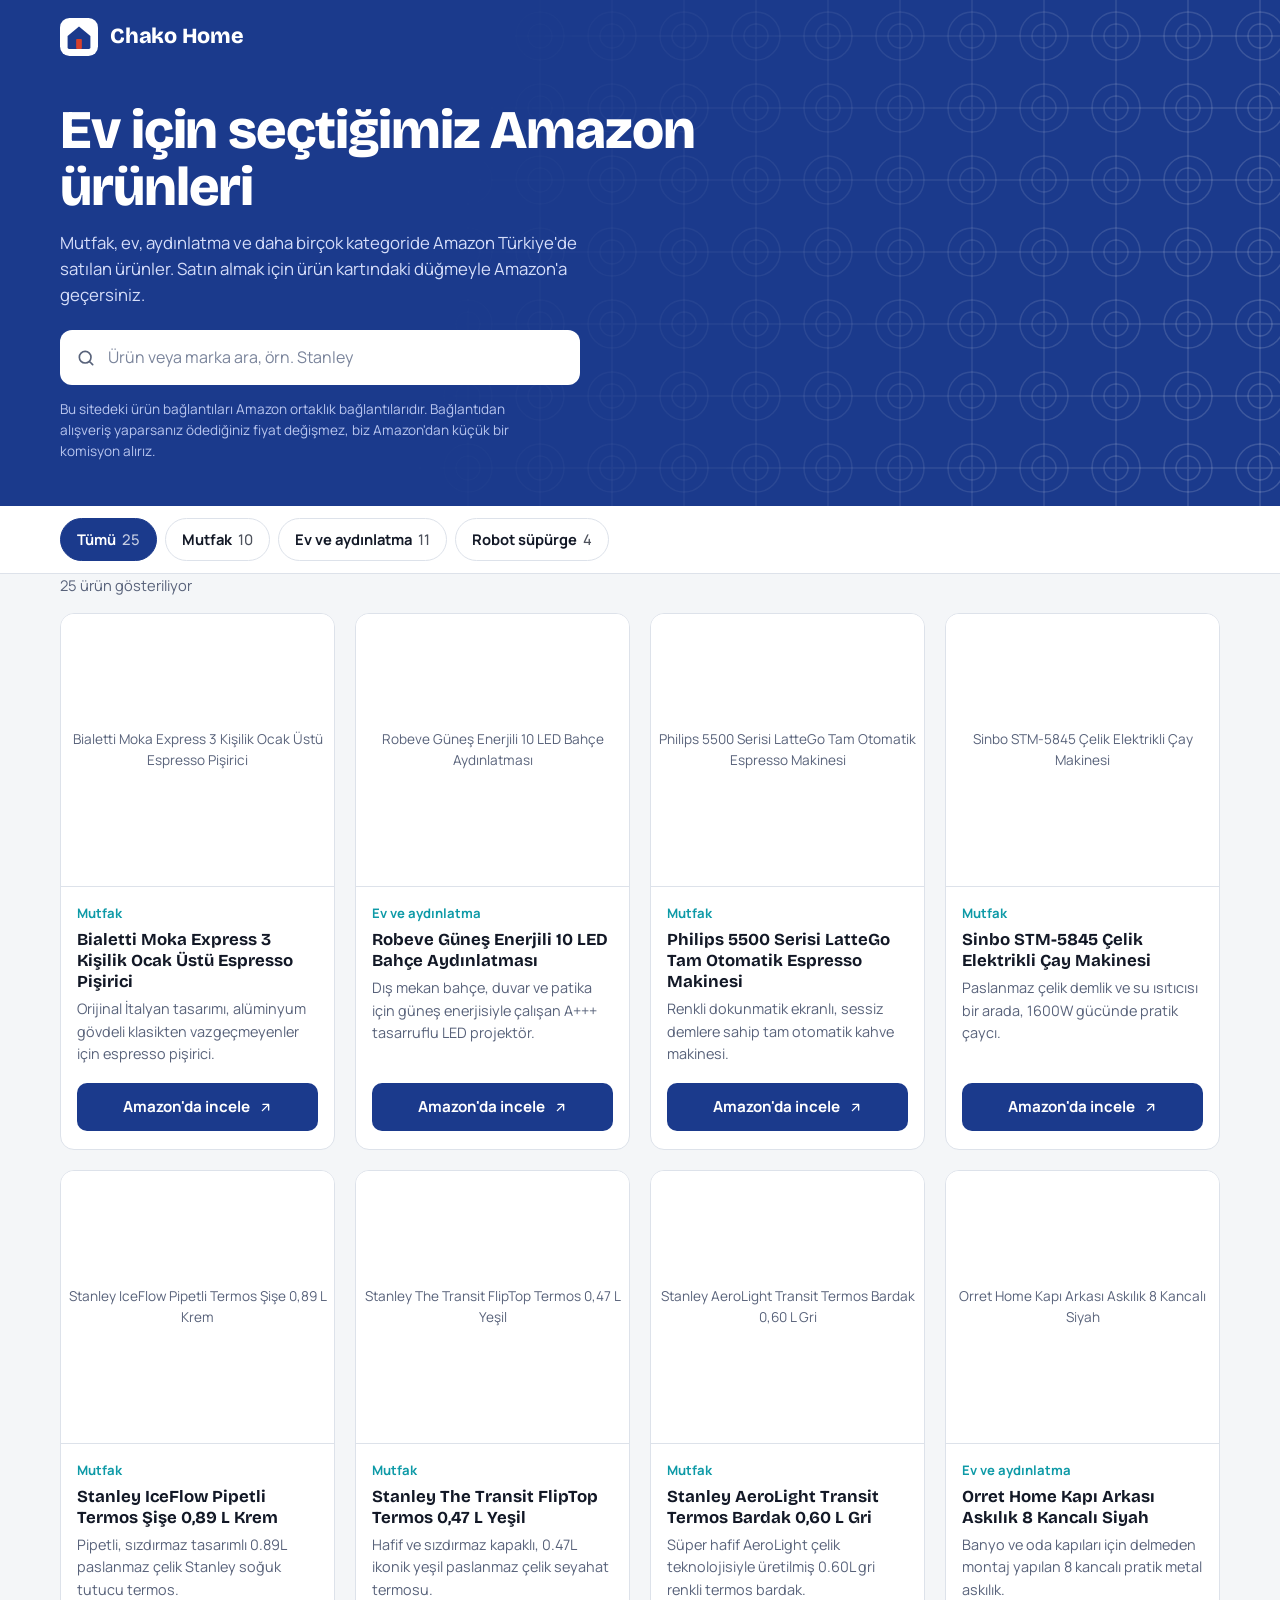
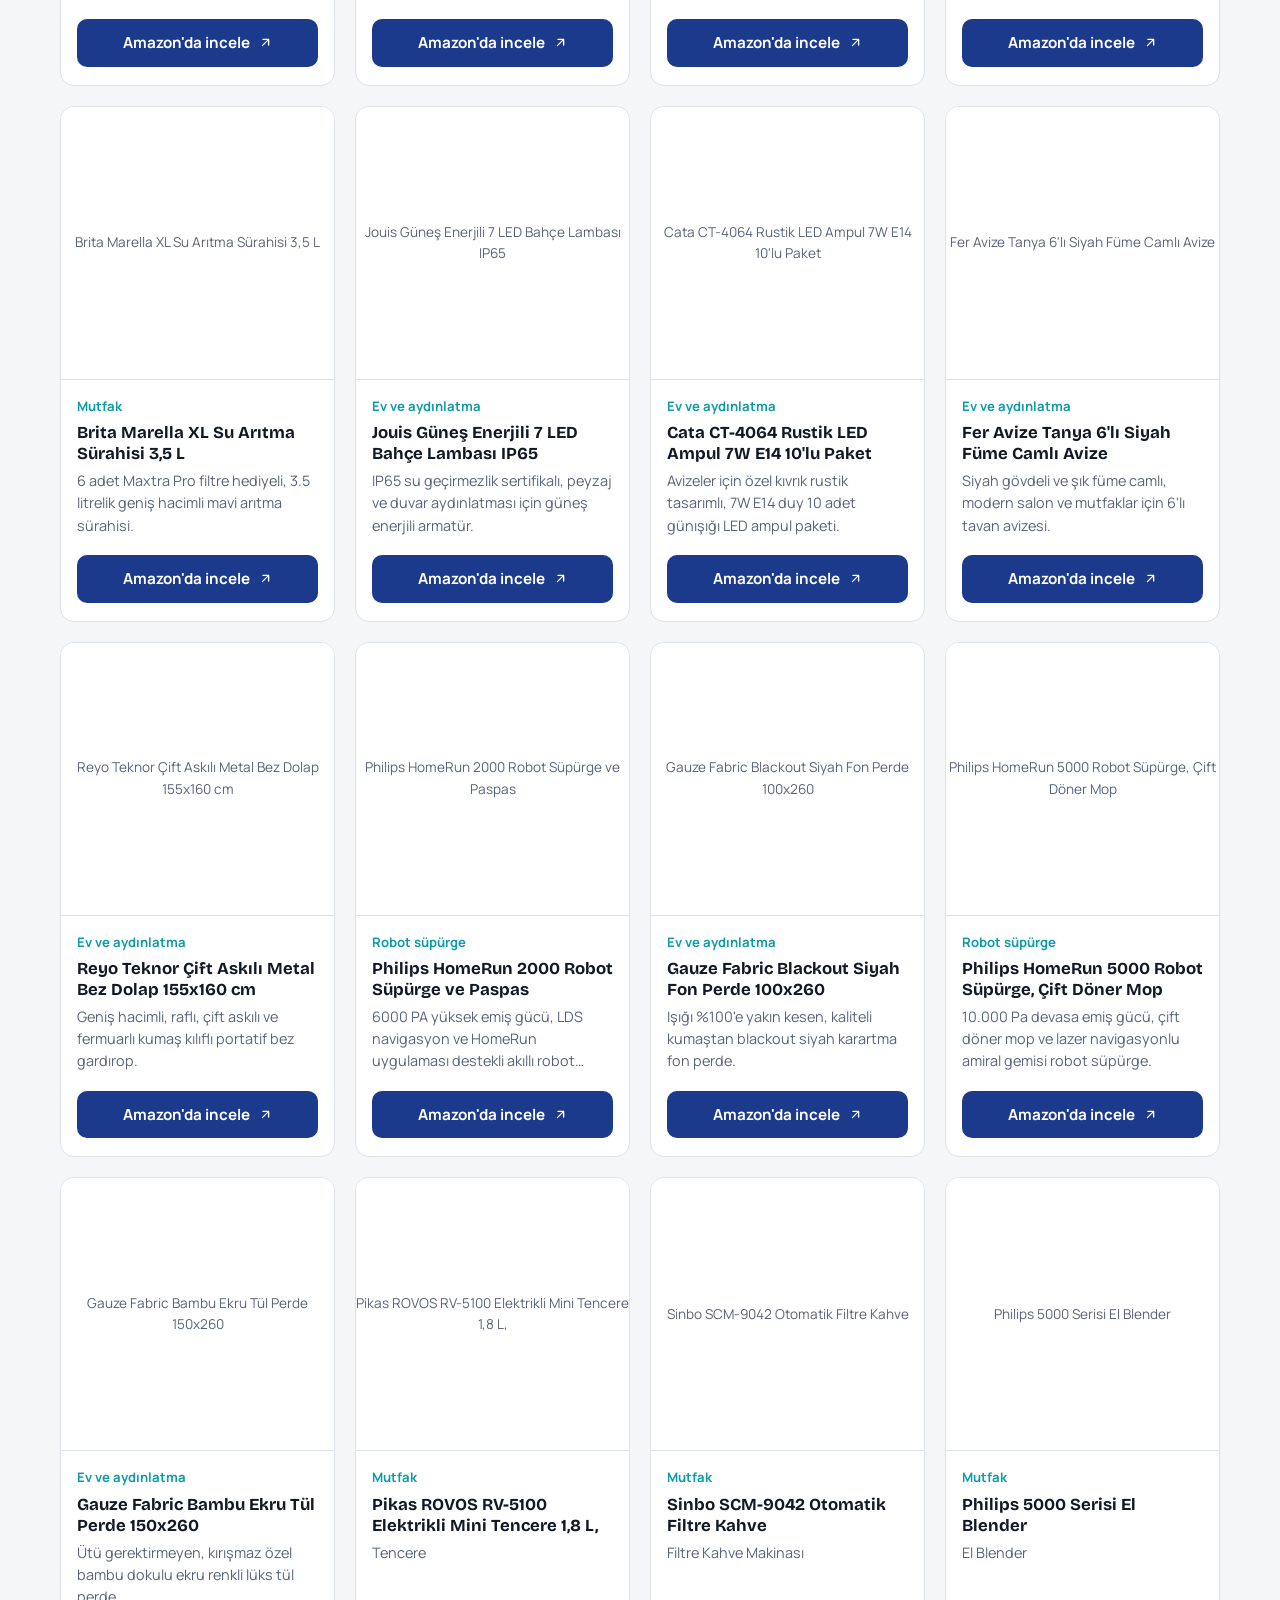
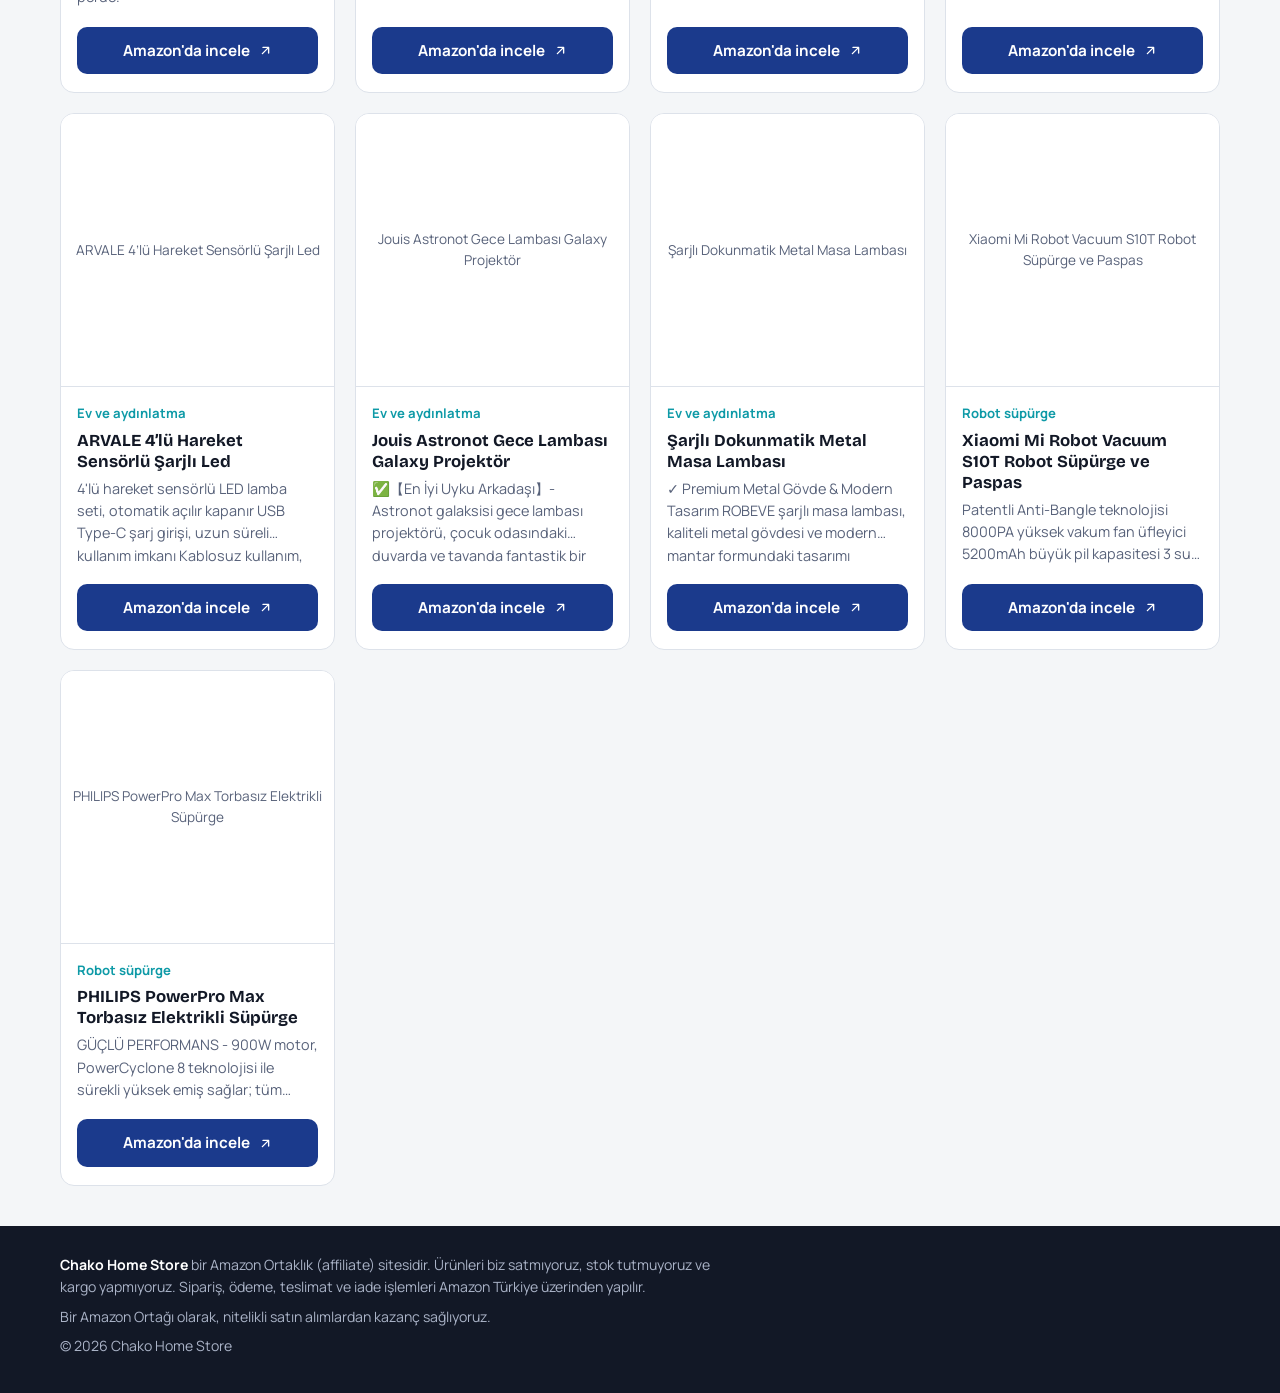
==== commit 47e5c890: "Add files via upload" ====
--- a/index.html
+++ b/index.html
@@ -3,8 +3,8 @@
 <head>
   <meta charset="UTF-8">
   <meta name="viewport" content="width=device-width, initial-scale=1">
-  <title>Chako Home Store | Ev, mutfak ve aydınlatma ürünleri</title>
-  <meta name="description" content="Mutfak, ev aydınlatma ve robot süpürge kategorilerinde seçtiğimiz Amazon Türkiye ürünleri.">
+  <title>Chako Home Store | Ev, mutfak, aydınlatma ve yaşam ürünleri</title>
+  <meta name="description" content="Mutfak, ev, aydınlatma ve daha birçok kategoride seçtiğimiz Amazon Türkiye ürünleri.">
   <link rel="canonical" href="https://chakohomestore.netlify.app/">
 
   <!-- Google Search Console doğrulama kodu (silmeyin) -->
@@ -13,7 +13,7 @@
   <!-- Paylaşım önizlemesi -->
   <meta property="og:type" content="website">
   <meta property="og:title" content="Chako Home Store">
-  <meta property="og:description" content="Mutfak, ev aydınlatma ve robot süpürge kategorilerinde seçtiğimiz Amazon Türkiye ürünleri.">
+  <meta property="og:description" content="Mutfak, ev, aydınlatma ve daha birçok kategoride seçtiğimiz Amazon Türkiye ürünleri.">
   <meta property="og:url" content="https://chakohomestore.netlify.app/">
   <meta property="og:image" content="https://chakohomestore.netlify.app/icon-512.png">
 
@@ -42,7 +42,7 @@
       </a>
       <div class="hero-body">
         <h1>Ev için seçtiğimiz Amazon ürünleri</h1>
-        <p>Mutfak, aydınlatma ve robot süpürge kategorilerinde Amazon Türkiye'de satılan ürünler. Satın almak için ürün kartındaki düğmeyle Amazon'a geçersiniz.</p>
+        <p>Mutfak, ev, aydınlatma ve daha birçok kategoride Amazon Türkiye'de satılan ürünler. Satın almak için ürün kartındaki düğmeyle Amazon'a geçersiniz.</p>
         <div class="search" role="search">
           <svg viewBox="0 0 24 24" fill="none" stroke="currentColor" stroke-width="2" stroke-linecap="round" aria-hidden="true"><circle cx="11" cy="11" r="7"/><path d="m20 20-3.5-3.5"/></svg>
           <input id="search" type="search" placeholder="Ürün veya marka ara, örn. Stanley" aria-label="Ürün ara" autocomplete="off">
--- a/css/styles.css
+++ b/css/styles.css
@@ -47,14 +47,19 @@
 .chip[aria-pressed="true"]{background:var(--cobalt);border-color:var(--cobalt);color:var(--white)}
 .chip .n{font-weight:500;opacity:.75;margin-left:6px}
 
+@media (min-width:900px){
+  .filters{position:static}
+  .filters .wrap{flex-wrap:wrap;overflow:visible}
+}
+
 /* Ürünler */
 main{flex:1;padding:24px 0 8px}
 .status{margin:0 0 16px;color:var(--muted);font-size:.92rem;min-height:1.4em}
 .grid{list-style:none;margin:0;padding:0;display:grid;grid-template-columns:repeat(auto-fill,minmax(235px,1fr));gap:20px}
 .card{background:var(--white);border:1px solid var(--line);border-radius:var(--radius);display:flex;flex-direction:column;overflow:hidden}
 .card[hidden]{display:none}
-.pic{aspect-ratio:1/1;display:grid;place-items:center;padding:22px;border-bottom:1px solid var(--line);background:var(--white)}
-.pic img{max-height:100%;width:auto;height:auto;object-fit:contain}
+.pic{position:relative;aspect-ratio:1/1;display:grid;place-items:center;border-bottom:1px solid var(--line);background:var(--white);overflow:hidden}
+.pic img{position:absolute;inset:22px;width:calc(100% - 44px);height:calc(100% - 44px);max-width:none;object-fit:contain}
 .pic .ph{font-size:.85rem;color:var(--muted);text-align:center}
 .info{padding:16px 16px 18px;display:flex;flex-direction:column;gap:6px;flex:1}
 .cat{font-size:.82rem;font-weight:700;color:var(--turquoise);margin:0}
@@ -75,7 +80,7 @@
 @media (max-width:600px){
   .wrap{padding:0 14px}
   .grid{grid-template-columns:repeat(2,1fr);gap:12px}
-  .pic{padding:12px}
+  .pic img{inset:12px;width:calc(100% - 24px);height:calc(100% - 24px)}
   .info{padding:12px 12px 14px}
   .card h2{font-size:.95rem}
   .desc{display:none}
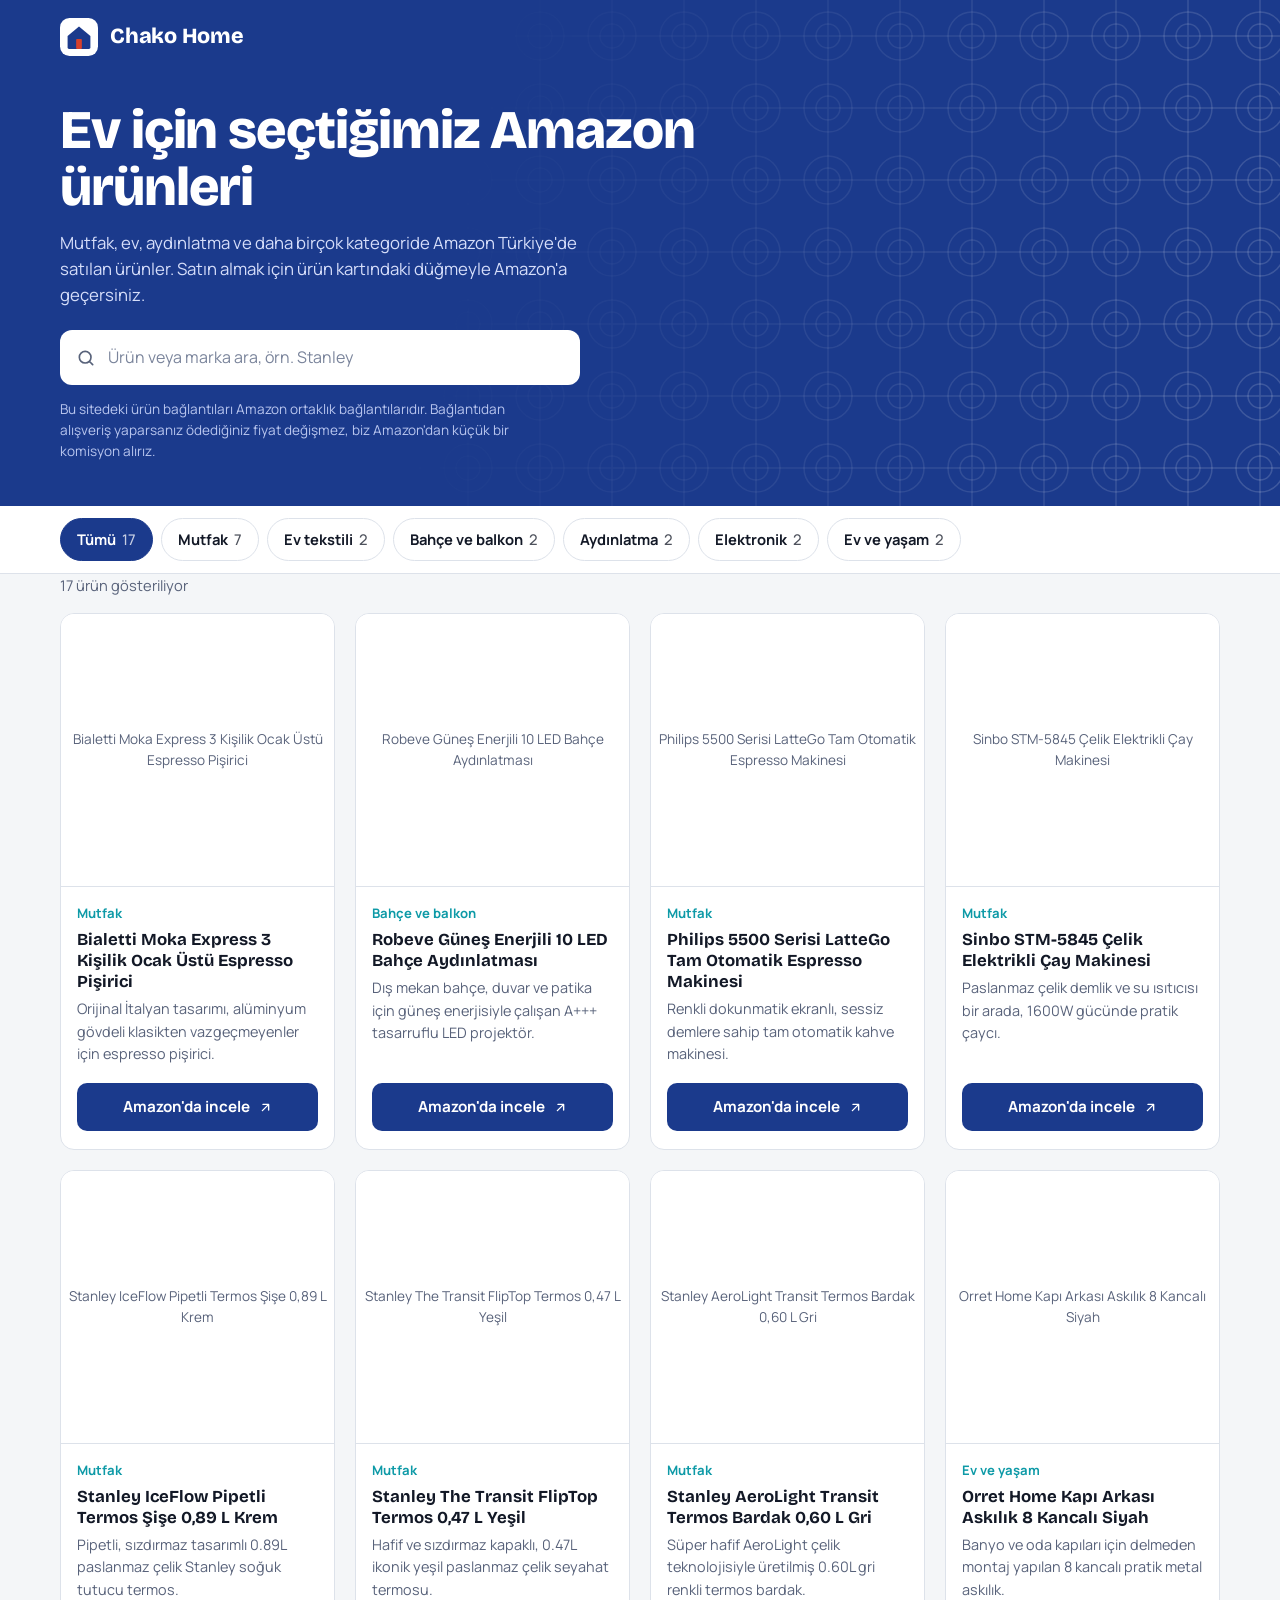
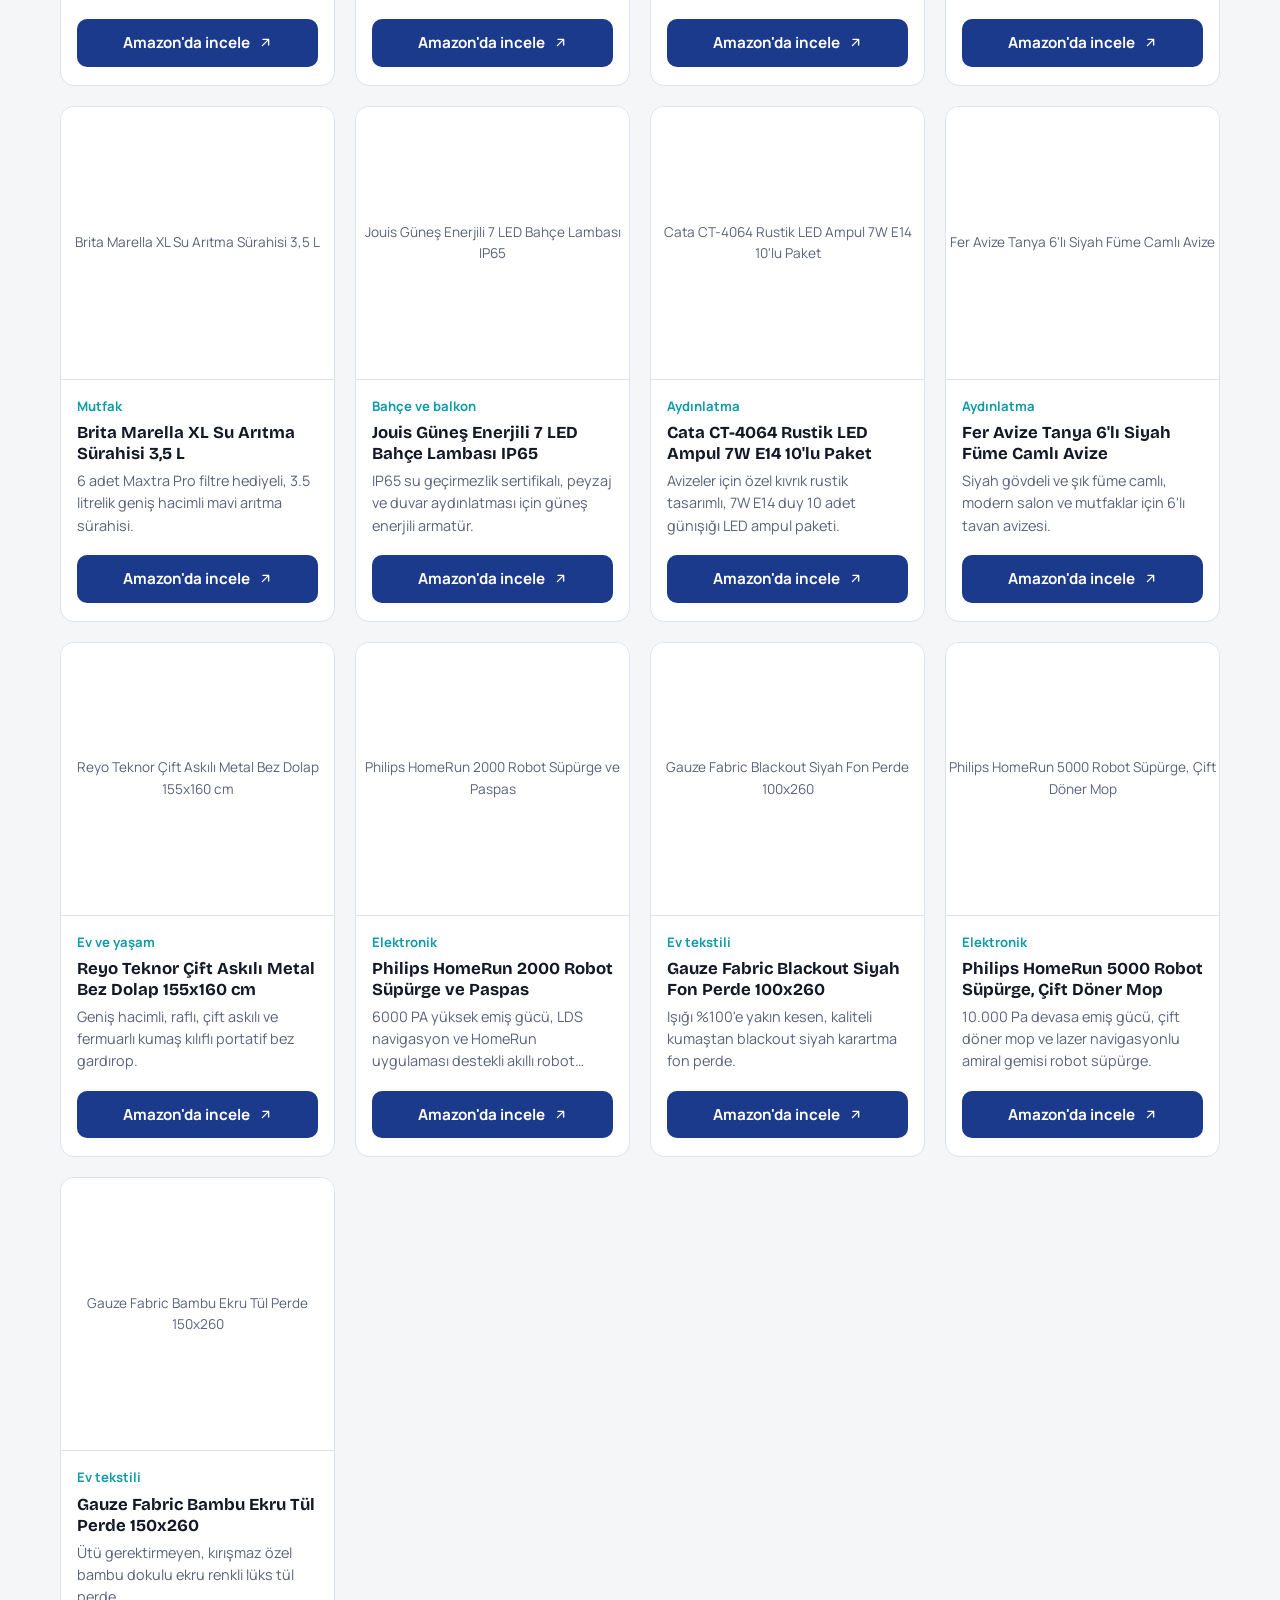
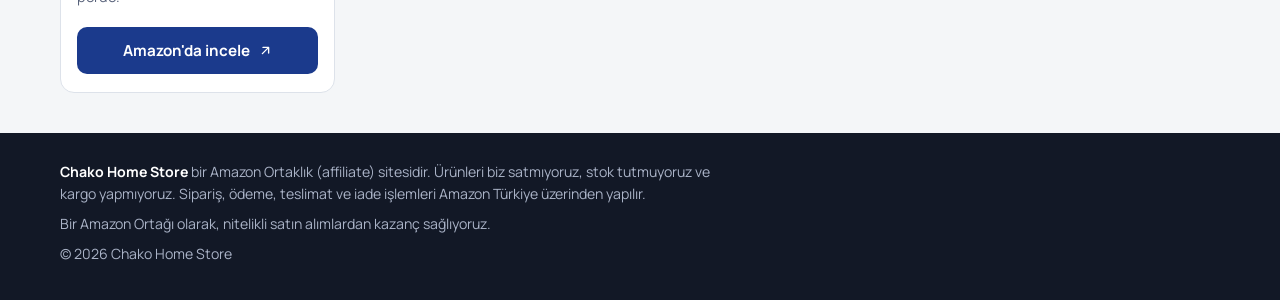
==== commit e11e6eb6: "Add files via upload" ====
--- a/index.html
+++ b/index.html
@@ -5,7 +5,7 @@
   <meta name="viewport" content="width=device-width, initial-scale=1">
   <title>Chako Home Store | Ev, mutfak, aydınlatma ve yaşam ürünleri</title>
   <meta name="description" content="Mutfak, ev, aydınlatma ve daha birçok kategoride seçtiğimiz Amazon Türkiye ürünleri.">
-  <link rel="canonical" href="https://chakohomestore.netlify.app/">
+  <link rel="canonical" href="https://chakohome.com.tr/">
 
   <!-- Google Search Console doğrulama kodu (silmeyin) -->
   <meta name="google-site-verification" content="LIGRzMEKt3egaq501QPsOP4iXIERn8T-9JcHBl9WpBg">
@@ -14,8 +14,8 @@
   <meta property="og:type" content="website">
   <meta property="og:title" content="Chako Home Store">
   <meta property="og:description" content="Mutfak, ev, aydınlatma ve daha birçok kategoride seçtiğimiz Amazon Türkiye ürünleri.">
-  <meta property="og:url" content="https://chakohomestore.netlify.app/">
-  <meta property="og:image" content="https://chakohomestore.netlify.app/icon-512.png">
+  <meta property="og:url" content="https://chakohome.com.tr/">
+  <meta property="og:image" content="https://chakohome.com.tr/icon-512.png">
 
   <!-- PWA -->
   <meta name="theme-color" content="#1b3a8c">
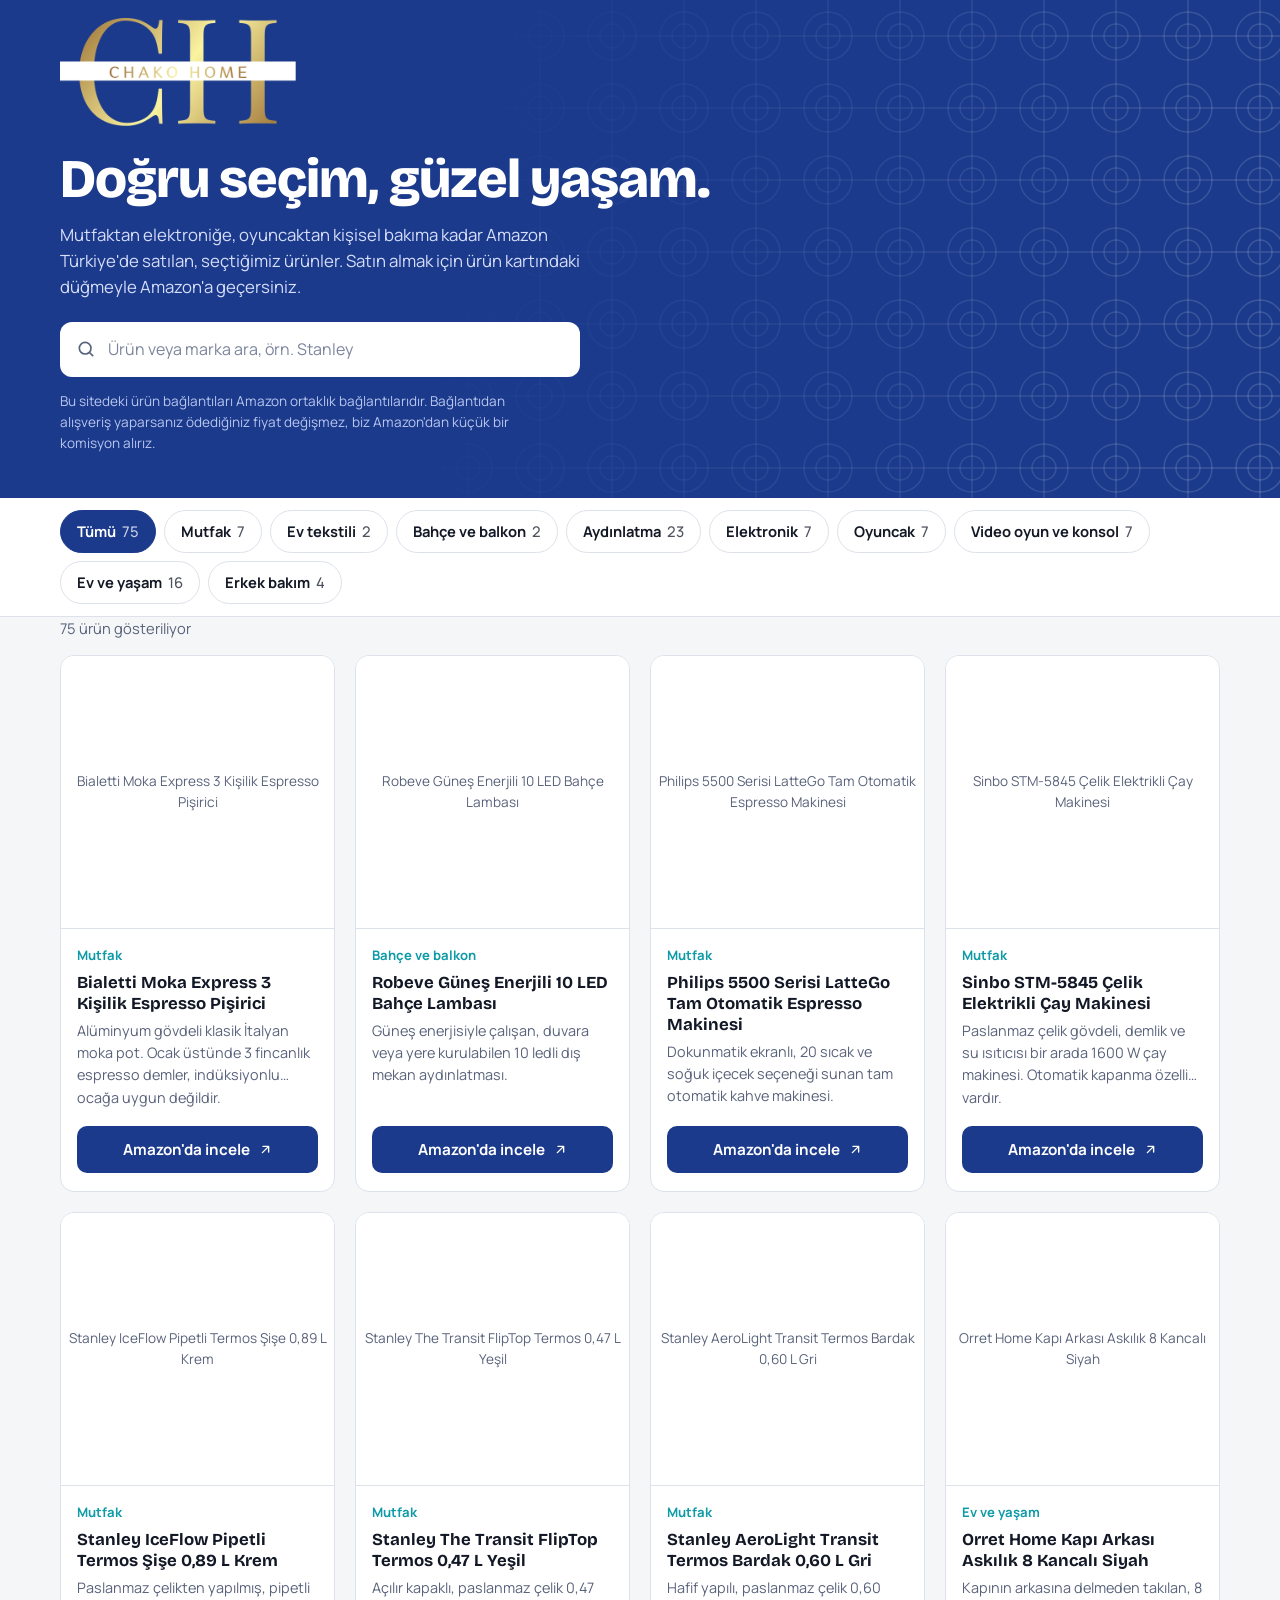
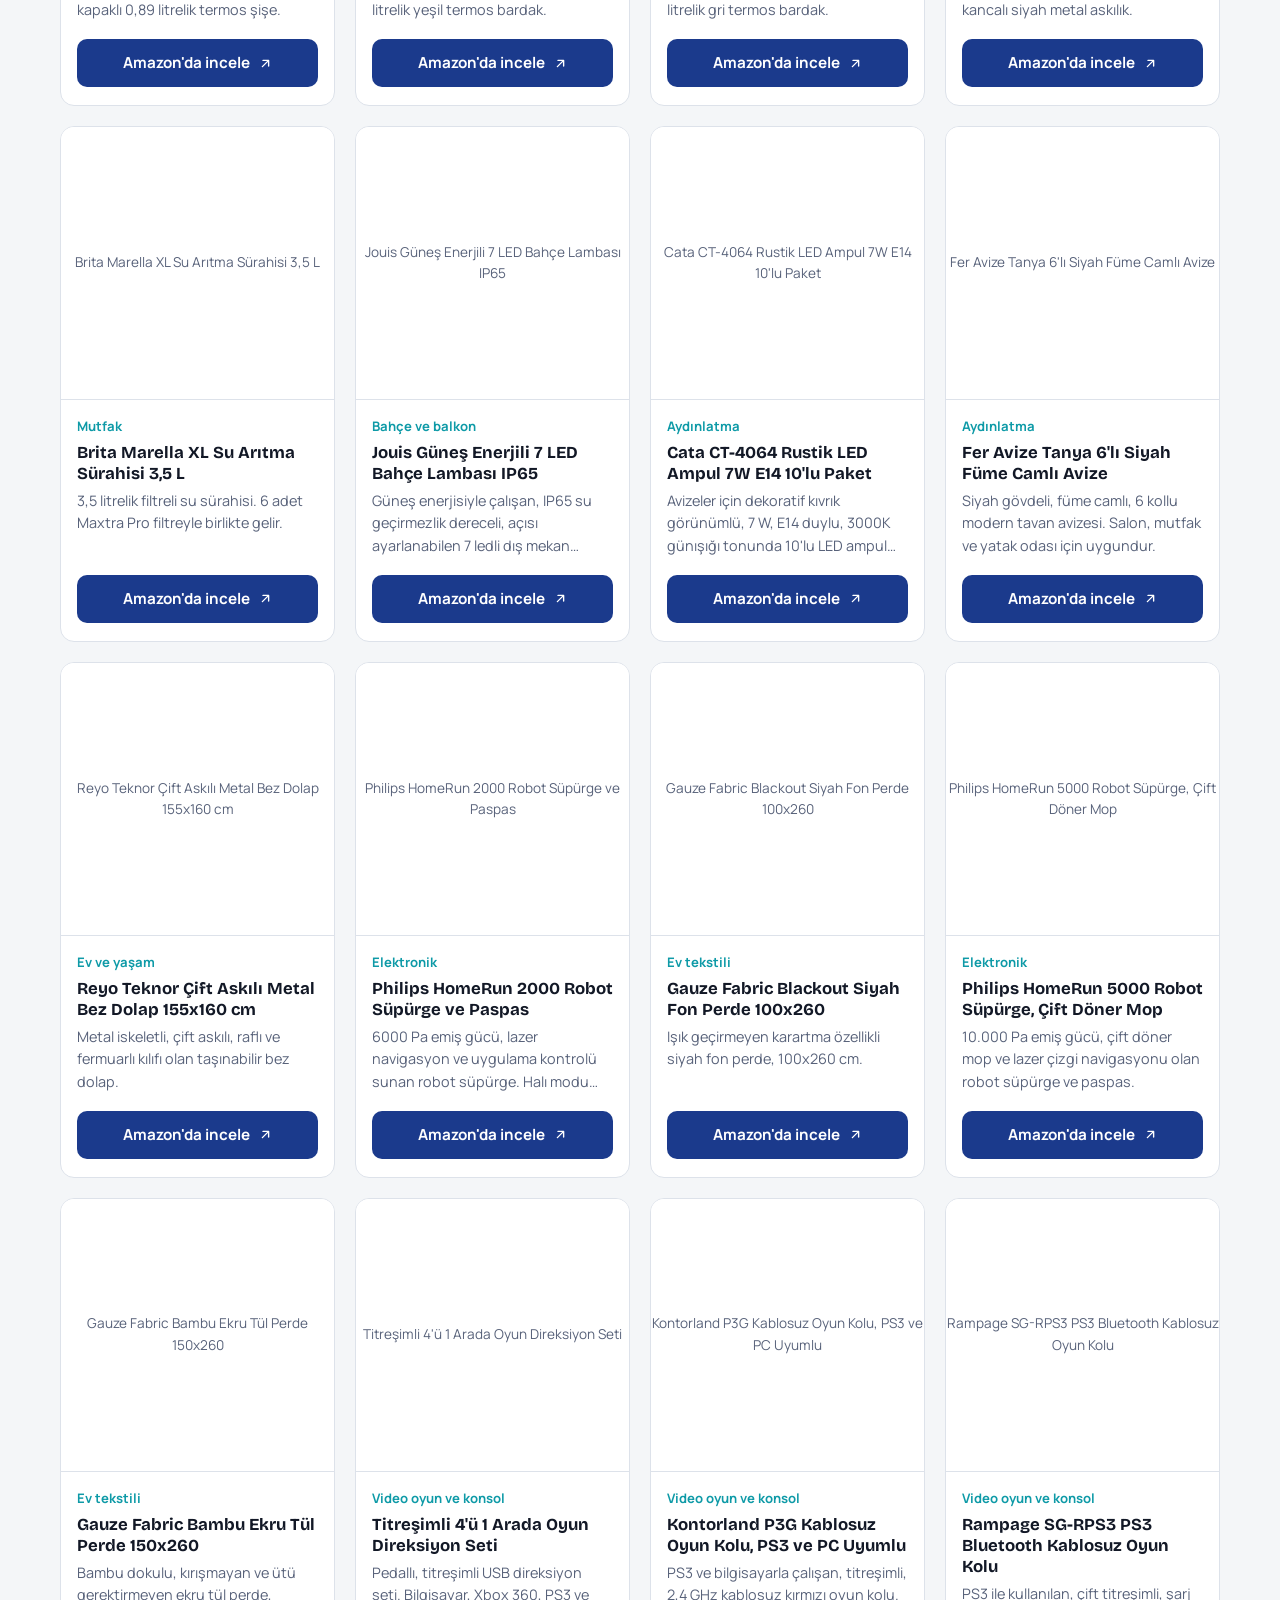
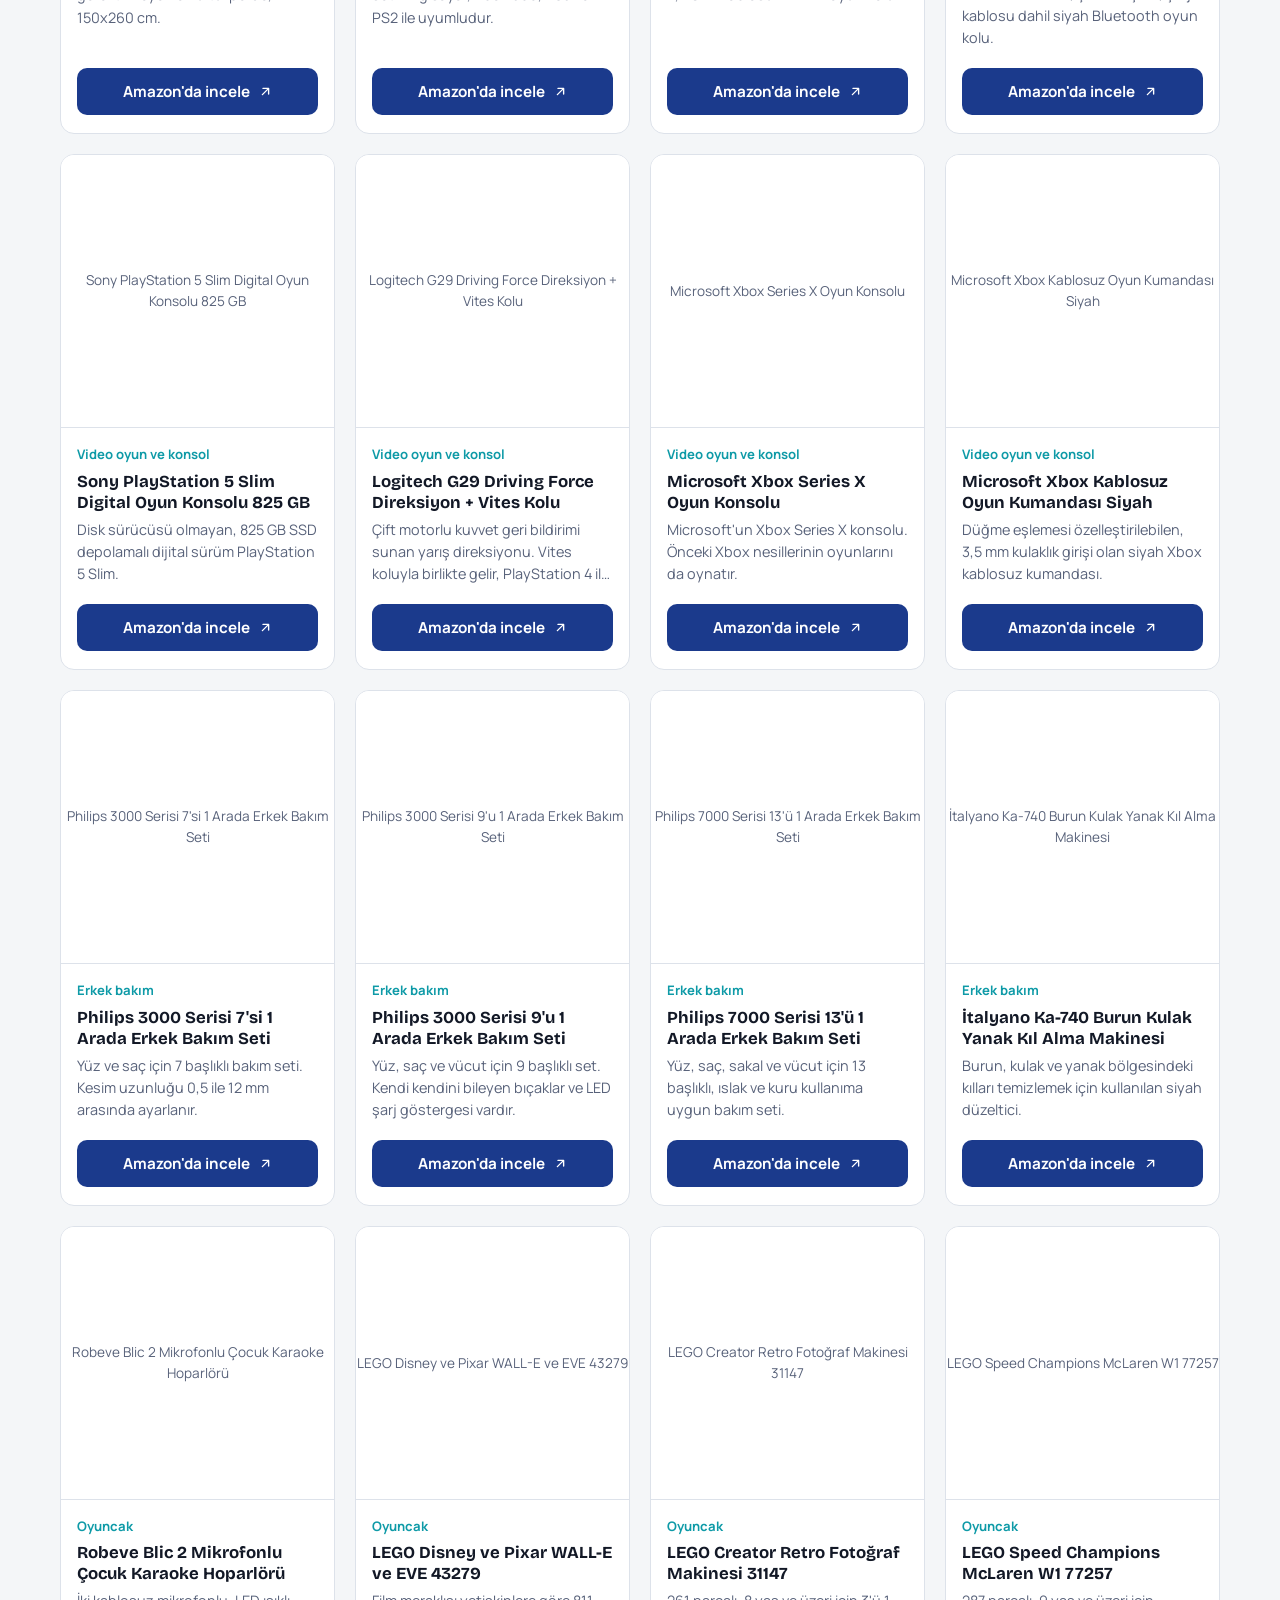
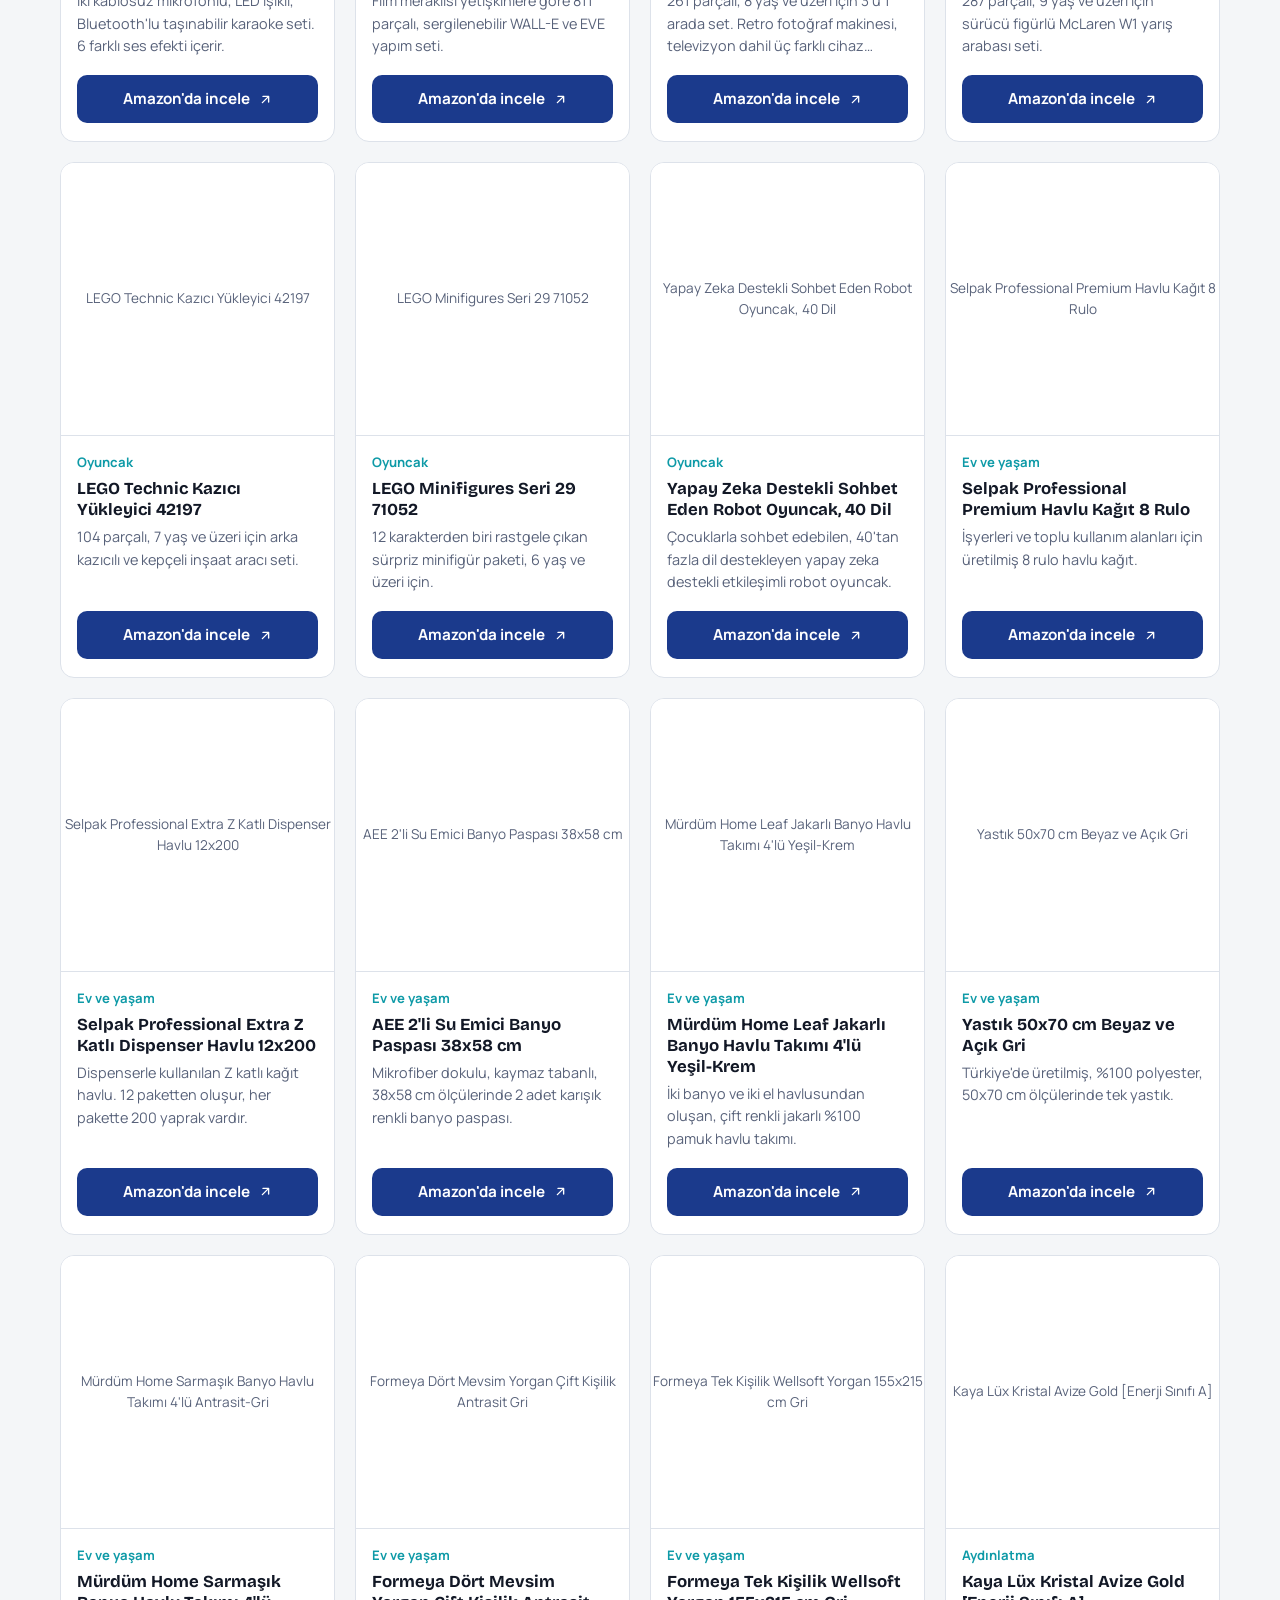
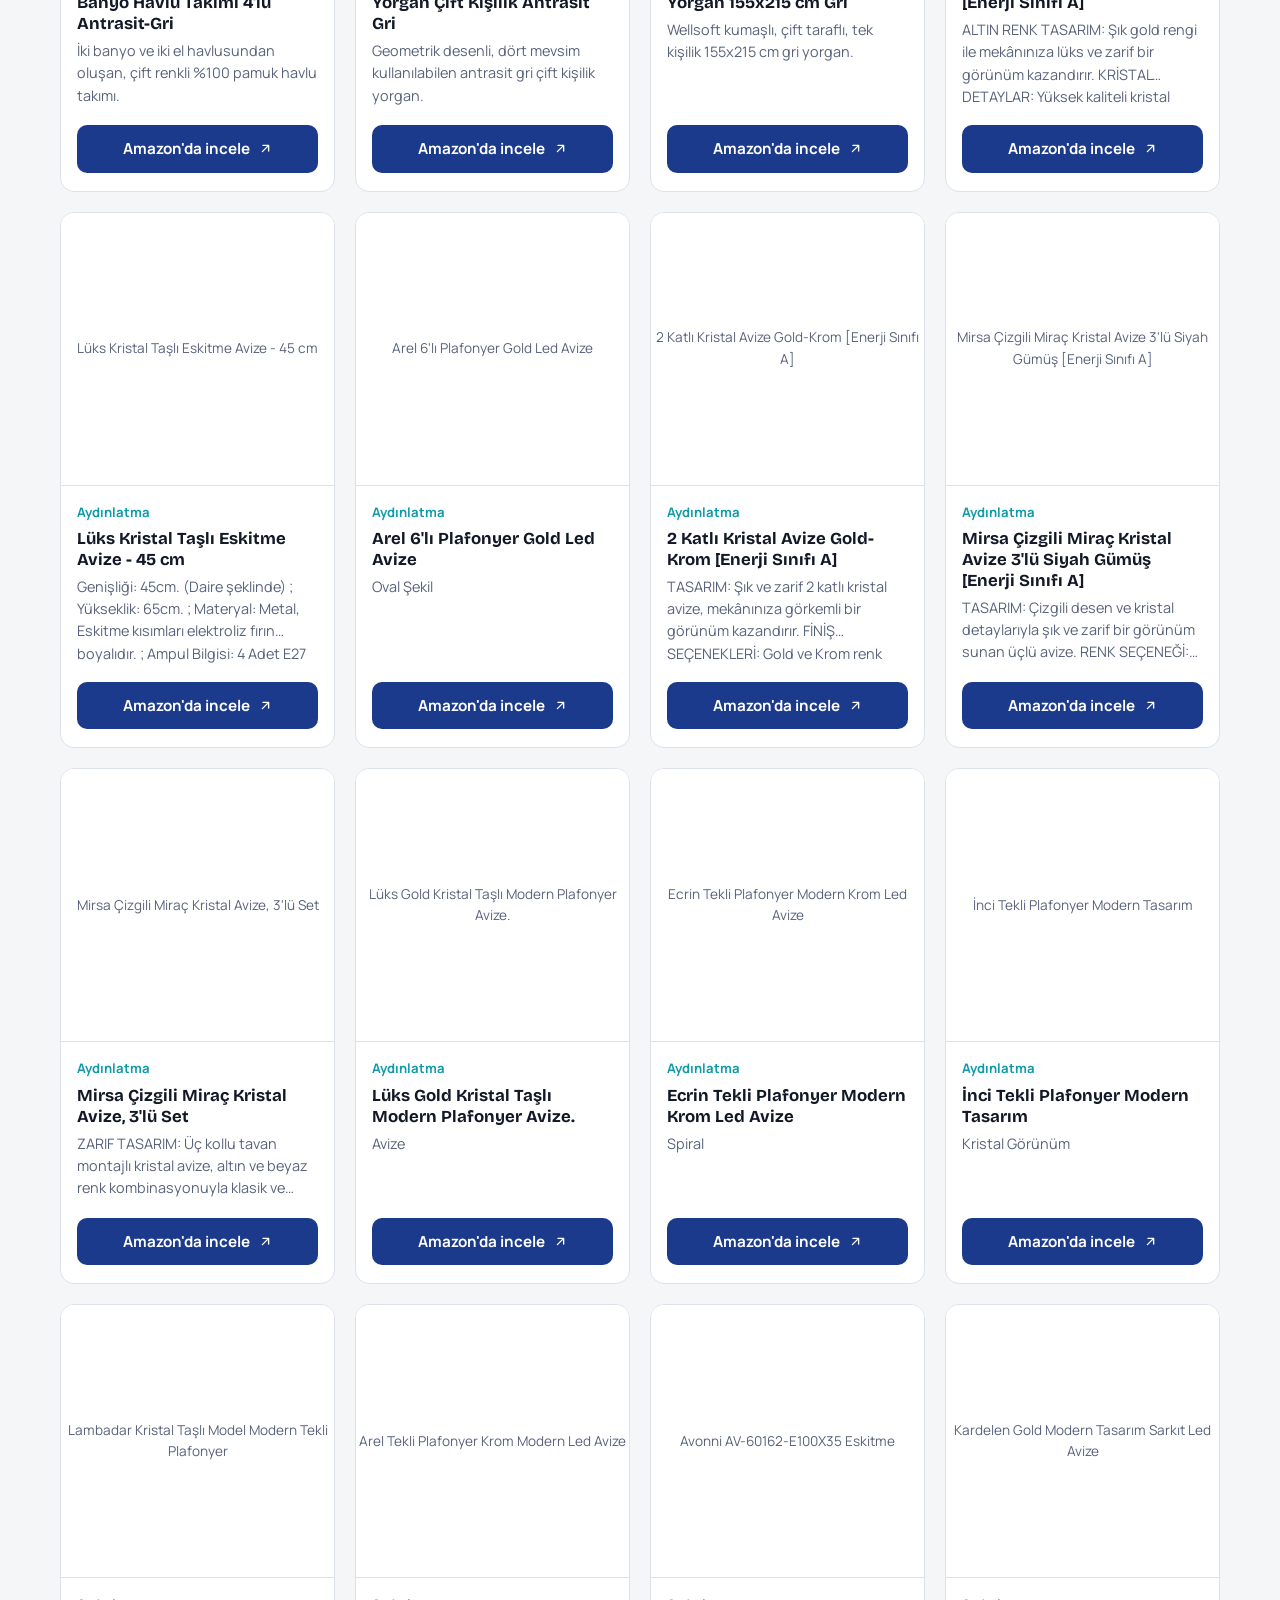
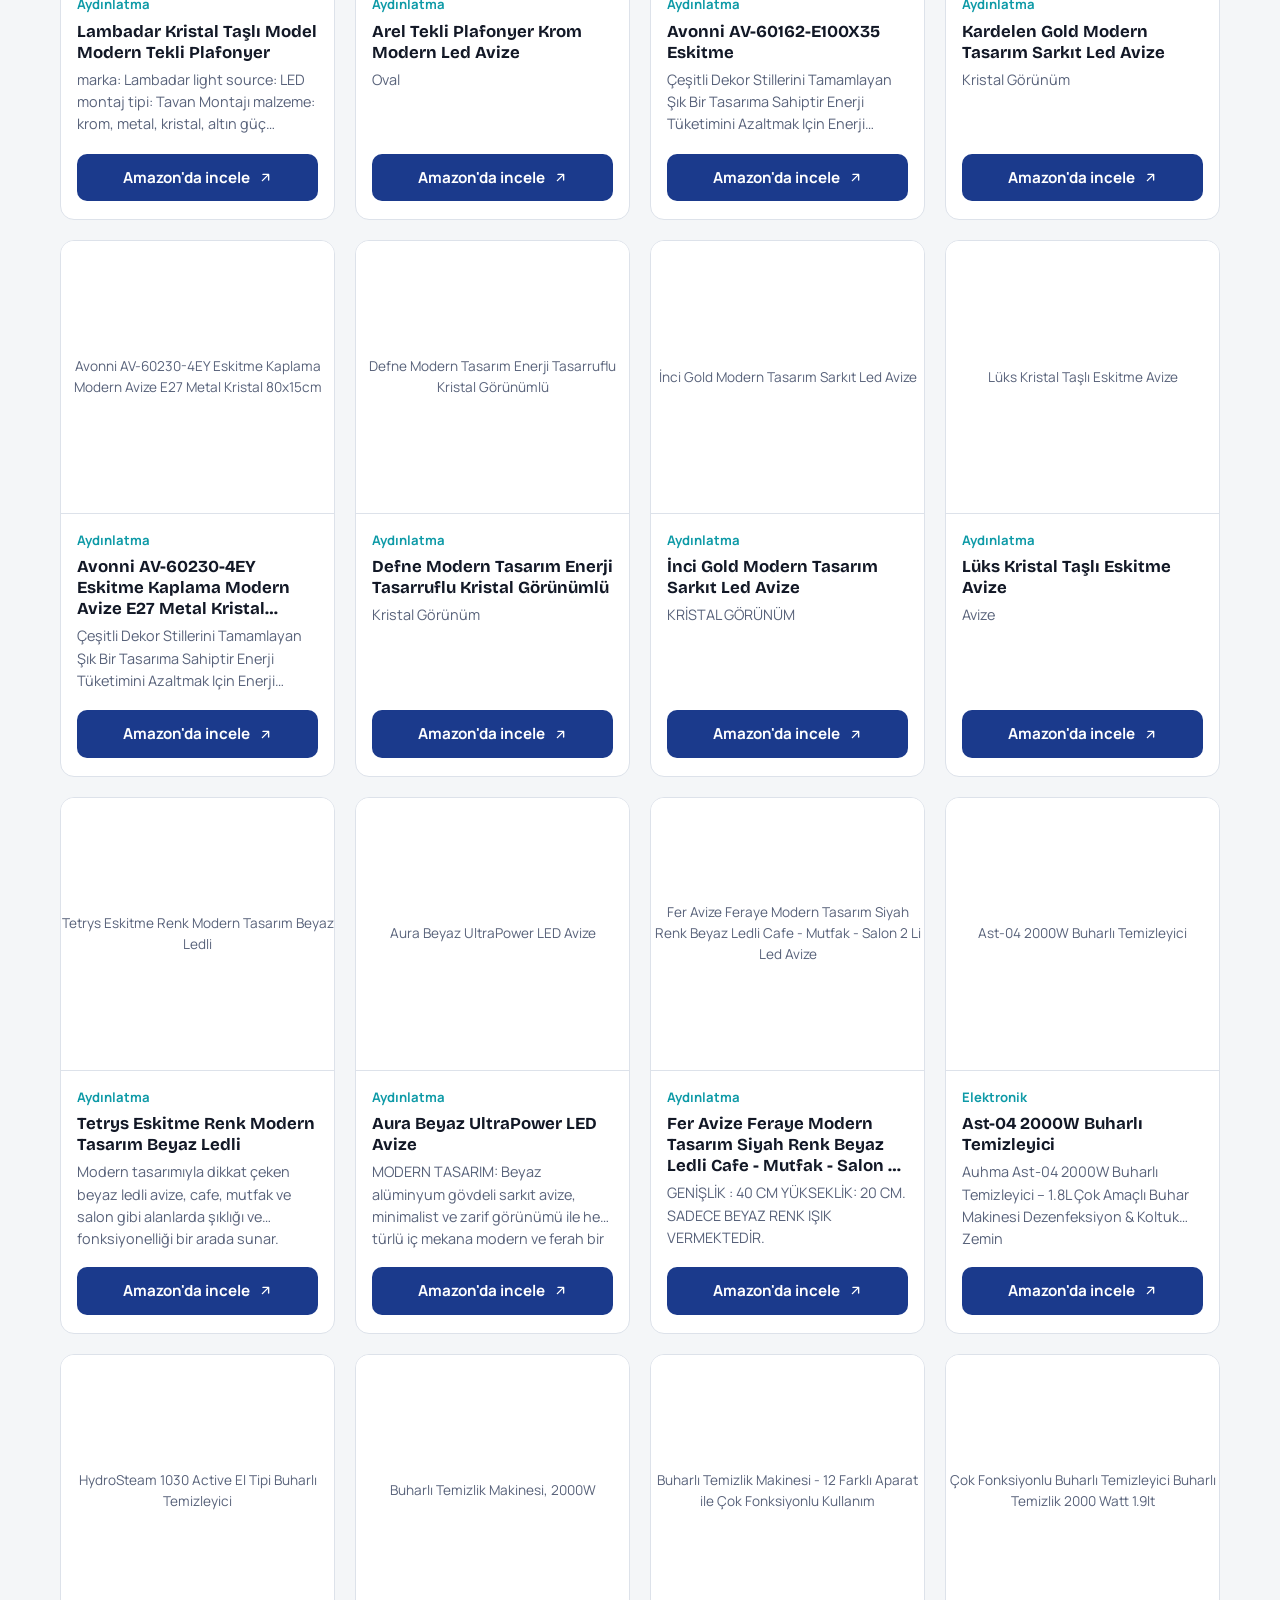
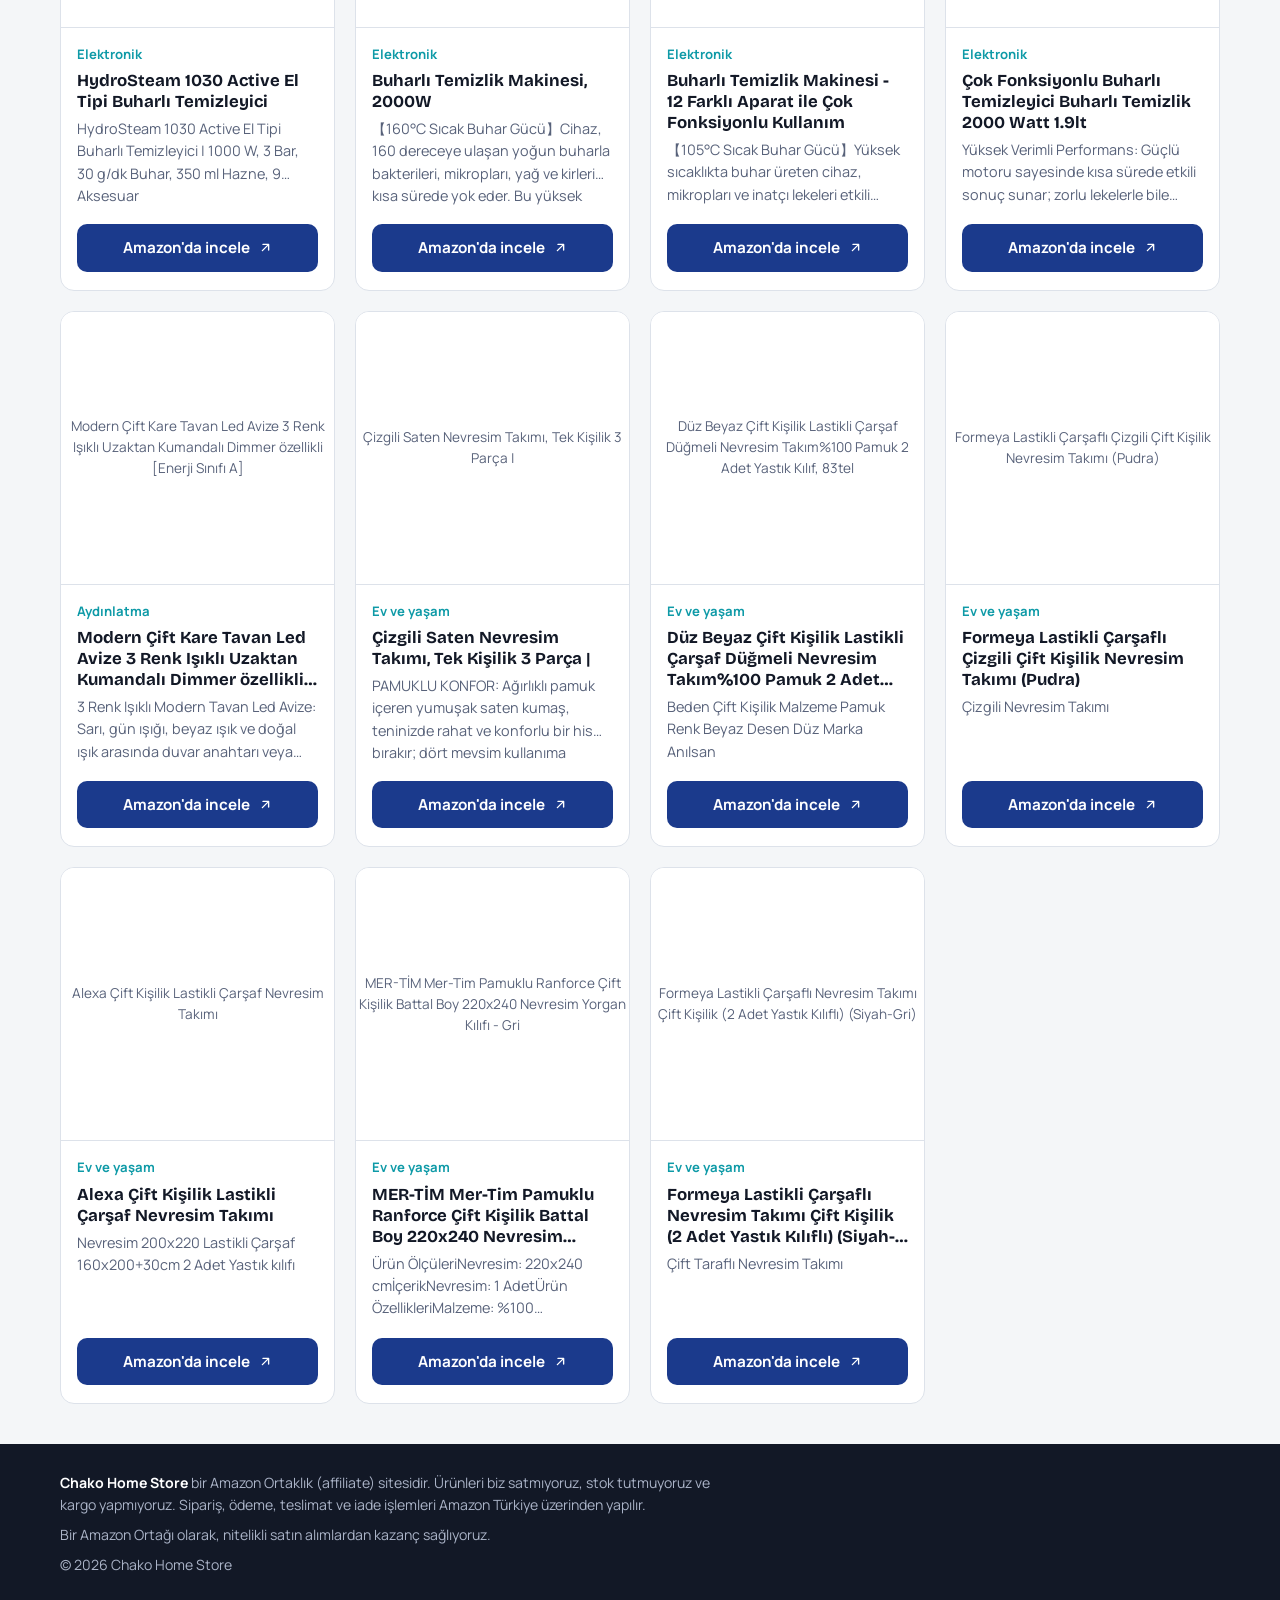
==== commit 7497df83: "Add files via upload" ====
--- a/index.html
+++ b/index.html
@@ -3,8 +3,8 @@
 <head>
   <meta charset="UTF-8">
   <meta name="viewport" content="width=device-width, initial-scale=1">
-  <title>Chako Home Store | Ev, mutfak, aydınlatma ve yaşam ürünleri</title>
-  <meta name="description" content="Mutfak, ev, aydınlatma ve daha birçok kategoride seçtiğimiz Amazon Türkiye ürünleri.">
+  <title>Chako Home Store | Doğru seçim, güzel yaşam</title>
+  <meta name="description" content="Mutfaktan elektroniğe, oyuncaktan kişisel bakıma seçtiğimiz Amazon Türkiye ürünleri. Doğru seçim, güzel yaşam.">
   <link rel="canonical" href="https://chakohome.com.tr/">
 
   <!-- Google Search Console doğrulama kodu (silmeyin) -->
@@ -13,7 +13,7 @@
   <!-- Paylaşım önizlemesi -->
   <meta property="og:type" content="website">
   <meta property="og:title" content="Chako Home Store">
-  <meta property="og:description" content="Mutfak, ev, aydınlatma ve daha birçok kategoride seçtiğimiz Amazon Türkiye ürünleri.">
+  <meta property="og:description" content="Mutfaktan elektroniğe, oyuncaktan kişisel bakıma seçtiğimiz Amazon Türkiye ürünleri.">
   <meta property="og:url" content="https://chakohome.com.tr/">
   <meta property="og:image" content="https://chakohome.com.tr/icon-512.png">
 
@@ -32,17 +32,10 @@
 
   <header class="hero">
     <div class="wrap">
-      <a class="brand" href="/" aria-label="Chako Home Store ana sayfa">
-        <svg viewBox="0 0 40 40" aria-hidden="true">
-          <rect width="40" height="40" rx="10" fill="#fff"/>
-          <path d="M8 19 20 9l12 10v12a1.5 1.5 0 0 1-1.5 1.5h-21A1.5 1.5 0 0 1 8 31z" fill="#1b3a8c"/>
-          <rect x="17" y="22" width="6" height="10.5" rx="1" fill="#d6402c"/>
-        </svg>
-        Chako Home
-      </a>
+      <a class="brand" href="/" aria-label="Chako Home Store ana sayfa"><img src="logo.png" width="560" height="256" alt="Chako Home Store"></a>
       <div class="hero-body">
-        <h1>Ev için seçtiğimiz Amazon ürünleri</h1>
-        <p>Mutfak, ev, aydınlatma ve daha birçok kategoride Amazon Türkiye'de satılan ürünler. Satın almak için ürün kartındaki düğmeyle Amazon'a geçersiniz.</p>
+        <h1>Doğru seçim, güzel yaşam.</h1>
+        <p>Mutfaktan elektroniğe, oyuncaktan kişisel bakıma kadar Amazon Türkiye'de satılan, seçtiğimiz ürünler. Satın almak için ürün kartındaki düğmeyle Amazon'a geçersiniz.</p>
         <div class="search" role="search">
           <svg viewBox="0 0 24 24" fill="none" stroke="currentColor" stroke-width="2" stroke-linecap="round" aria-hidden="true"><circle cx="11" cy="11" r="7"/><path d="m20 20-3.5-3.5"/></svg>
           <input id="search" type="search" placeholder="Ürün veya marka ara, örn. Stanley" aria-label="Ürün ara" autocomplete="off">
--- a/css/styles.css
+++ b/css/styles.css
@@ -27,9 +27,9 @@
   background-image:url("data:image/svg+xml,%3Csvg xmlns='http://www.w3.org/2000/svg' width='72' height='72' viewBox='0 0 72 72'%3E%3Cg fill='none' stroke='%23ffffff' stroke-opacity='.16' stroke-width='1.5'%3E%3Ccircle cx='36' cy='36' r='24'/%3E%3Ccircle cx='36' cy='36' r='12'/%3E%3Cpath d='M36 0v72M0 36h72'/%3E%3C/g%3E%3C/svg%3E");
   -webkit-mask-image:linear-gradient(100deg,transparent 35%,#000 100%);mask-image:linear-gradient(100deg,transparent 35%,#000 100%)}
 .hero .wrap{position:relative}
-.brand{display:inline-flex;align-items:center;gap:12px;padding:18px 0;text-decoration:none;font-family:var(--font-head);font-weight:800;font-size:1.35rem;letter-spacing:-.01em}
-.brand svg{width:38px;height:38px;flex:none}
-.hero-body{padding:28px 0 44px;max-width:680px}
+.brand{display:inline-block;padding:18px 0 0;line-height:0}
+.brand img{height:108px;width:auto;display:block}
+.hero-body{padding:18px 0 44px;max-width:680px}
 .hero h1{font-family:var(--font-head);font-weight:800;font-size:clamp(2rem,5.5vw,3.4rem);line-height:1.05;letter-spacing:-.02em;margin:0 0 14px}
 .hero p{margin:0 0 22px;color:#d6defa;font-size:1.05rem;max-width:56ch}
 .search{position:relative;max-width:520px}
@@ -78,6 +78,7 @@
 footer strong{color:var(--white)}
 
 @media (max-width:600px){
+  .brand img{height:84px}
   .wrap{padding:0 14px}
   .grid{grid-template-columns:repeat(2,1fr);gap:12px}
   .pic img{inset:12px;width:calc(100% - 24px);height:calc(100% - 24px)}
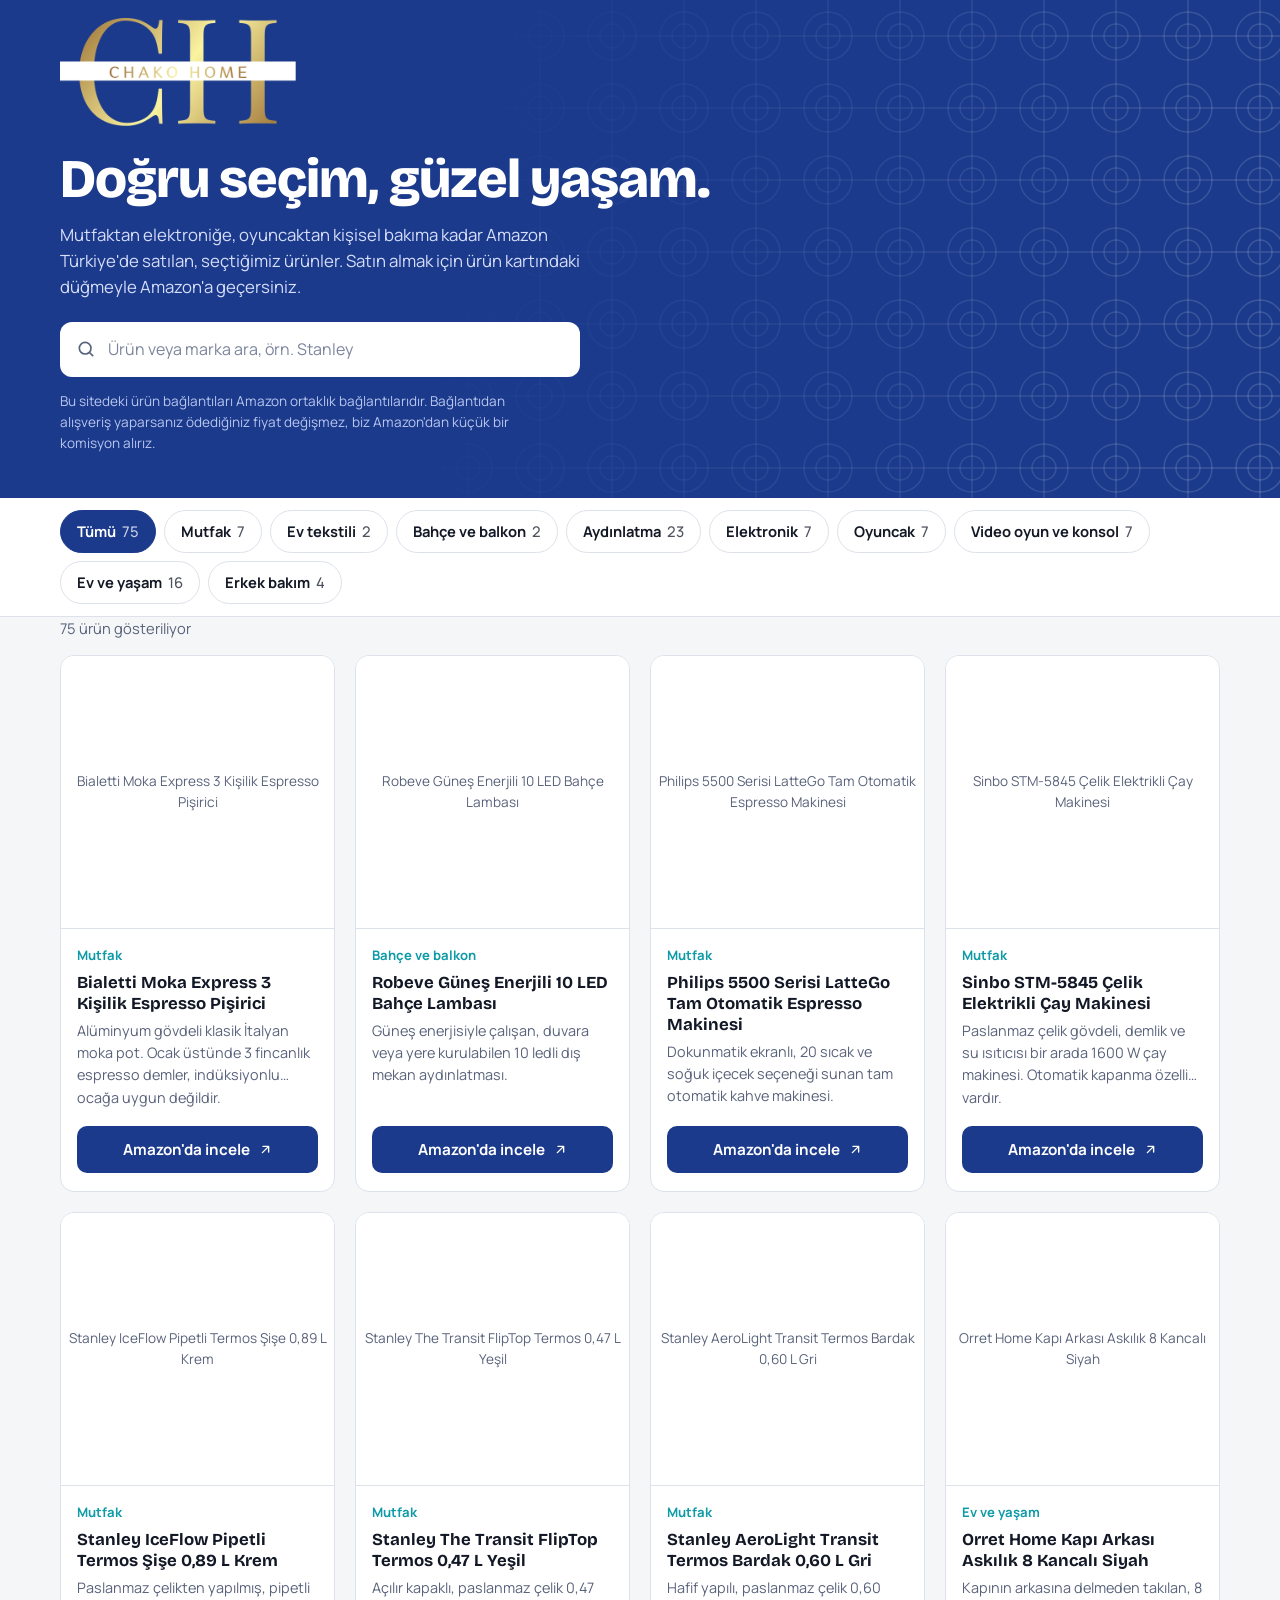
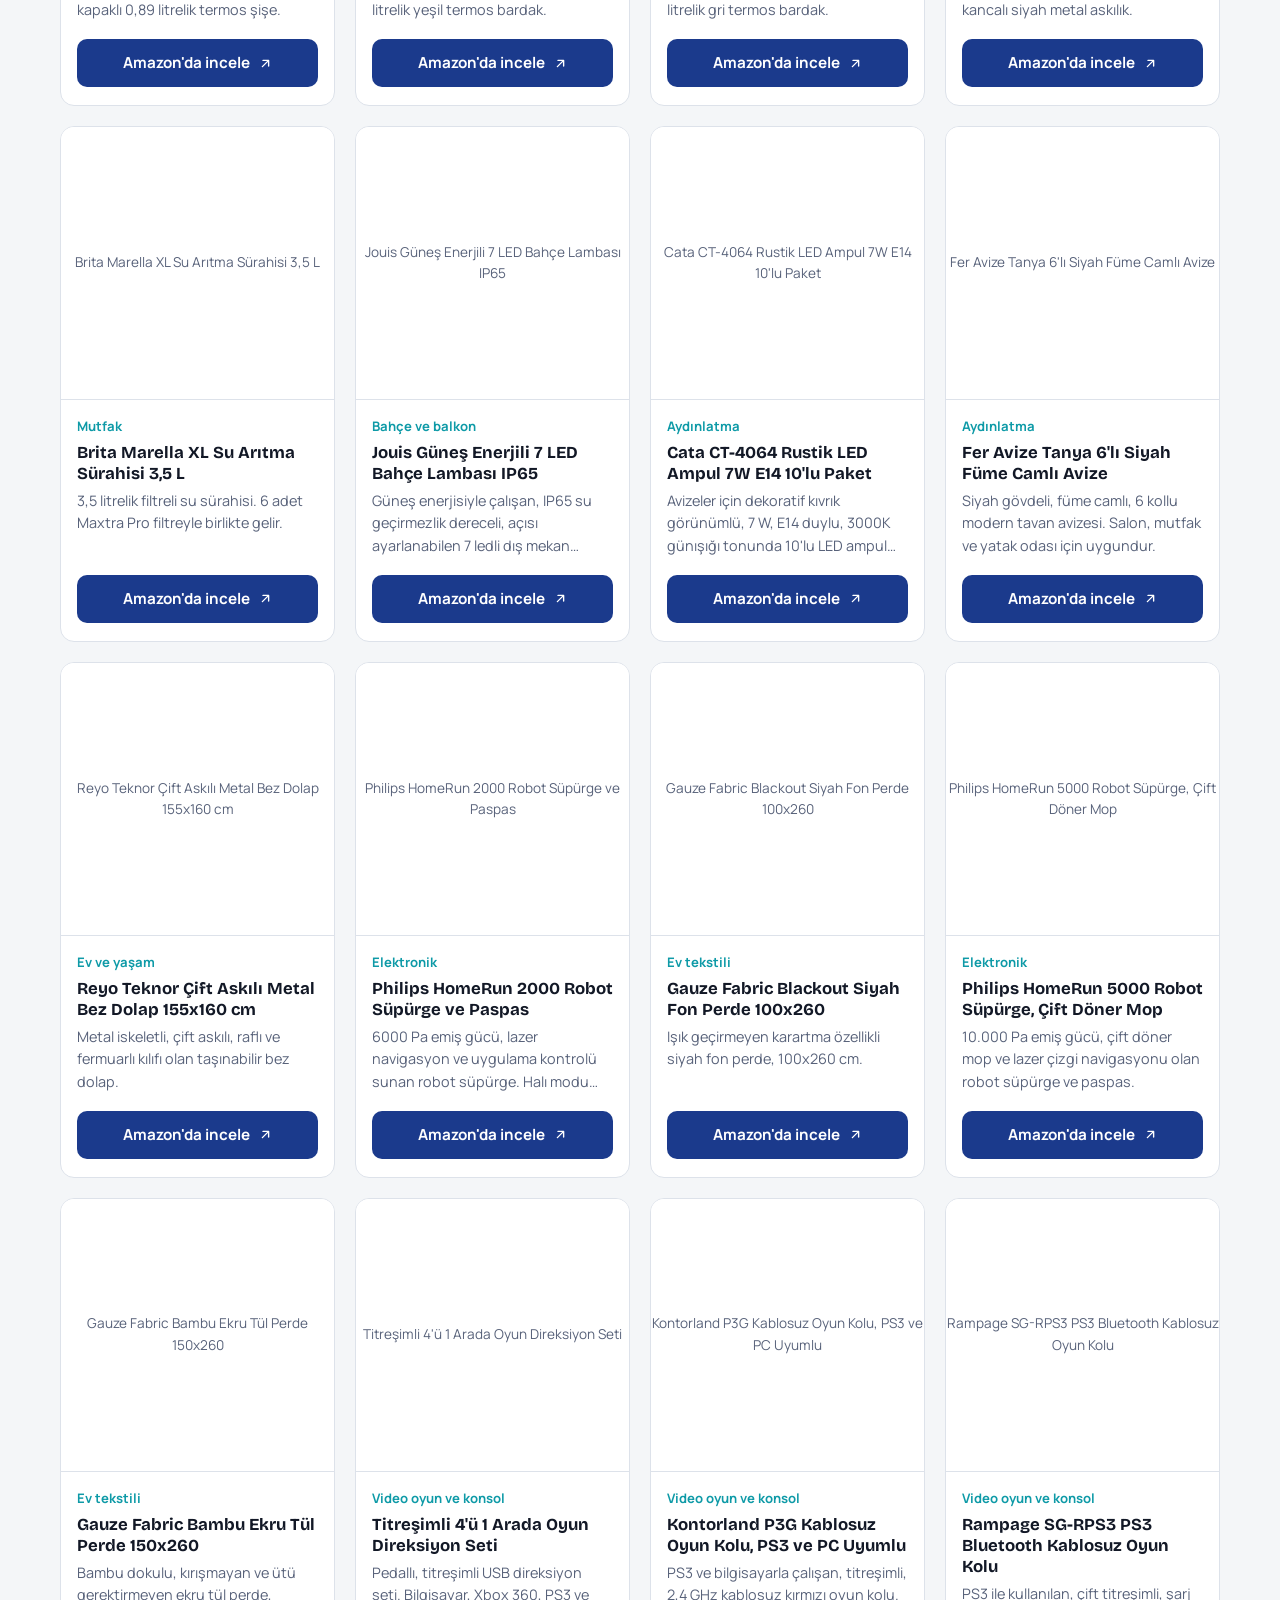
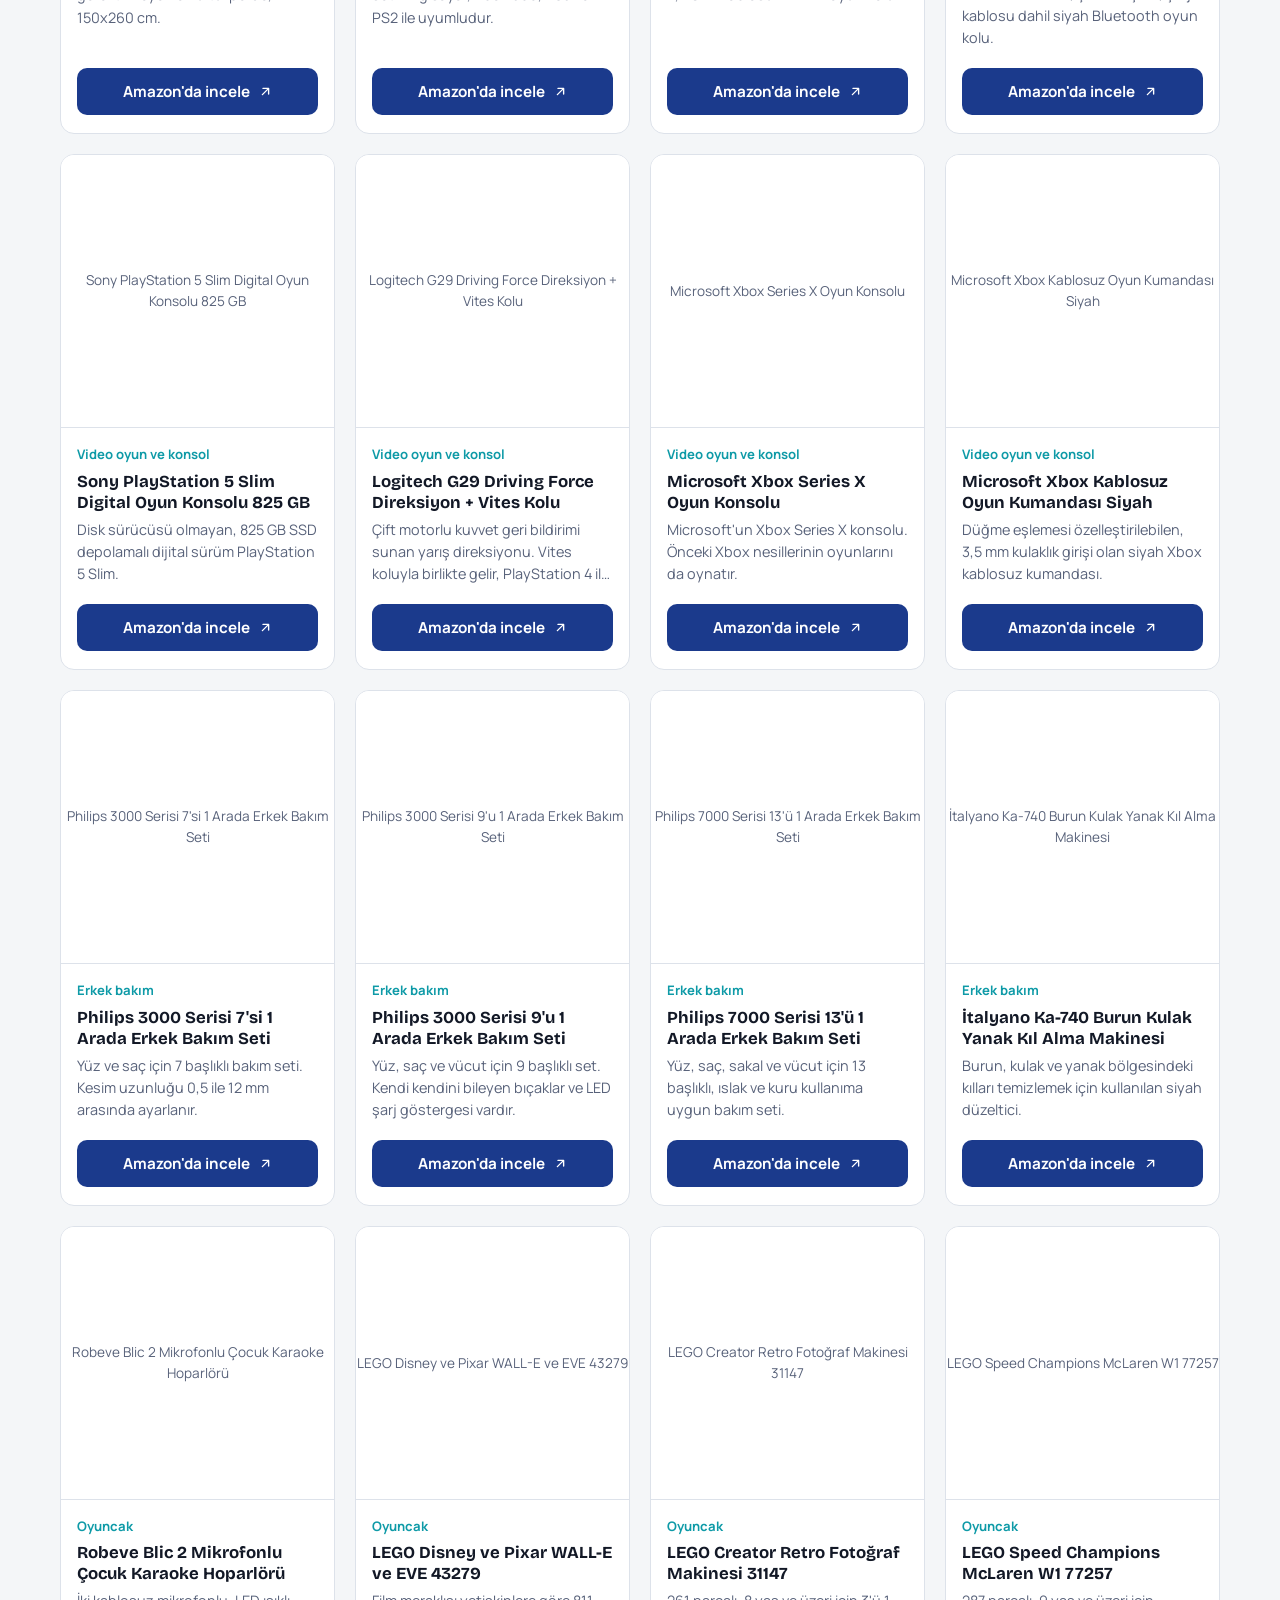
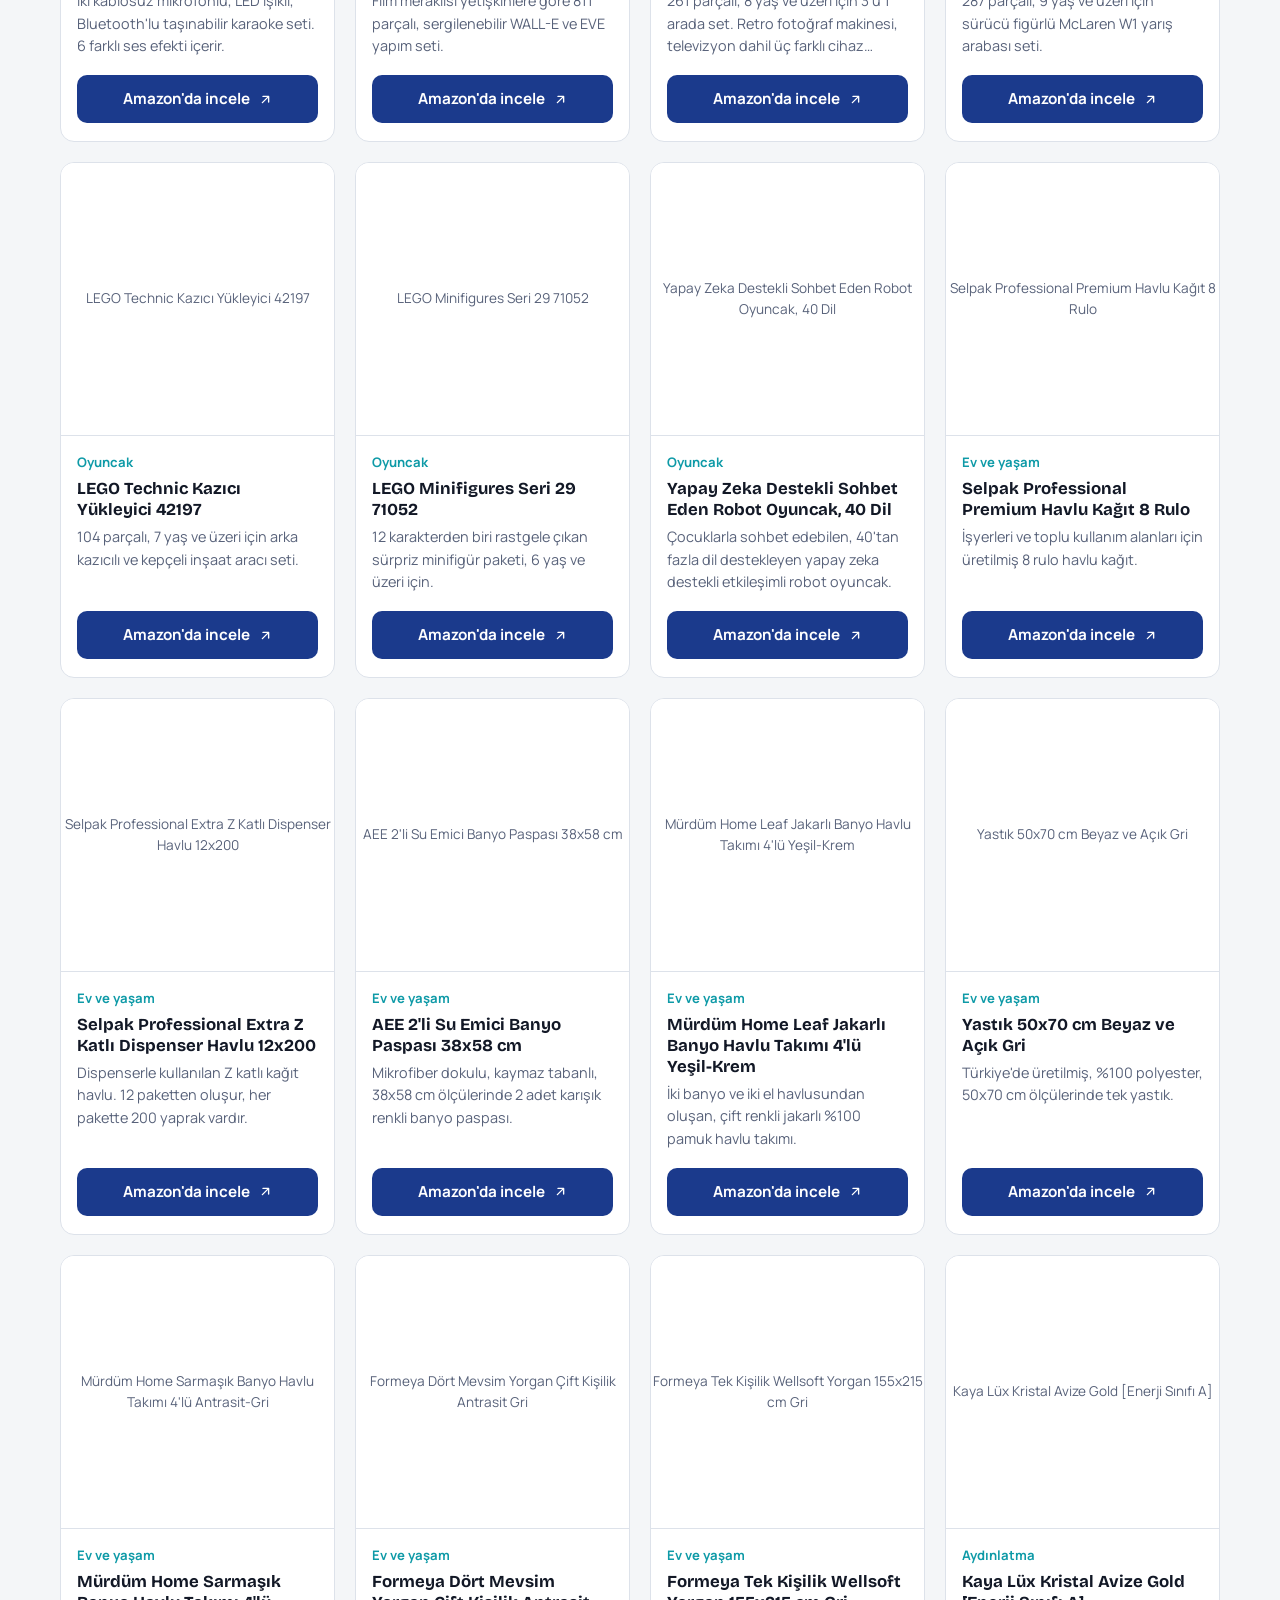
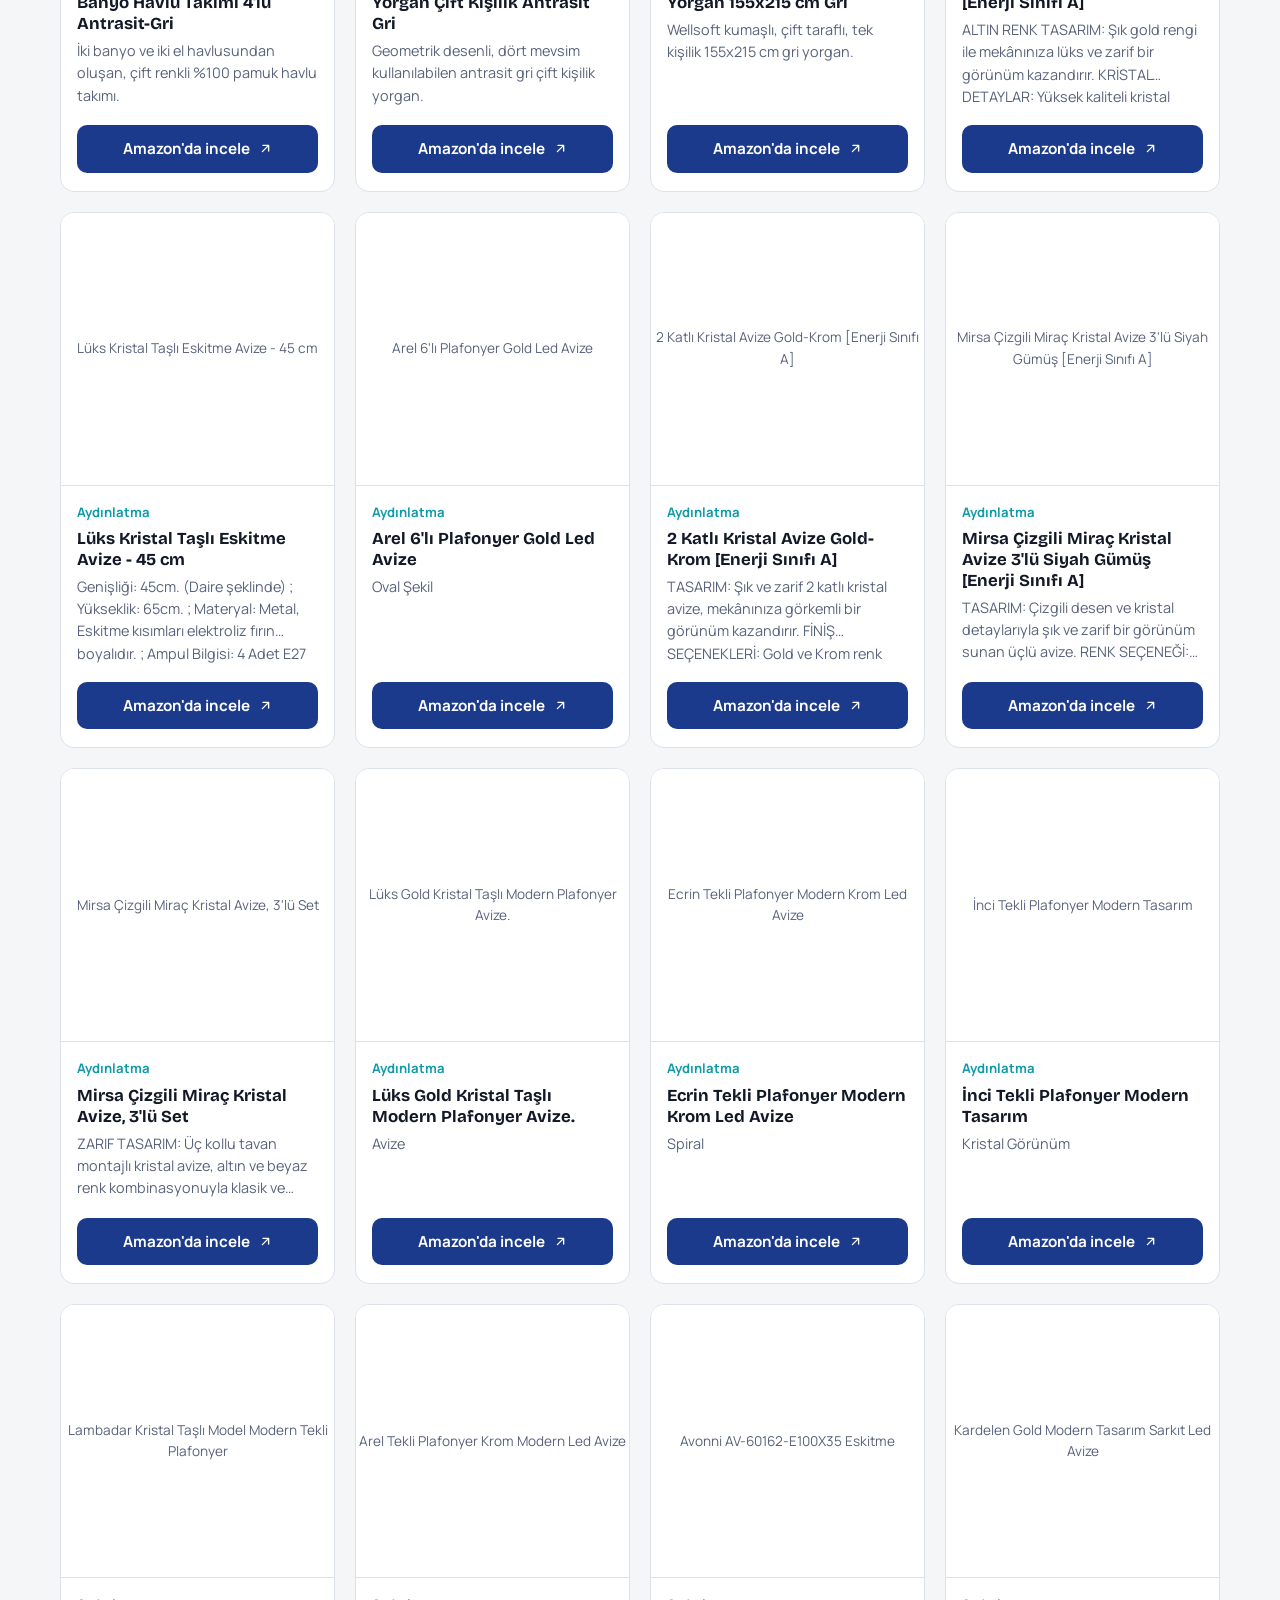
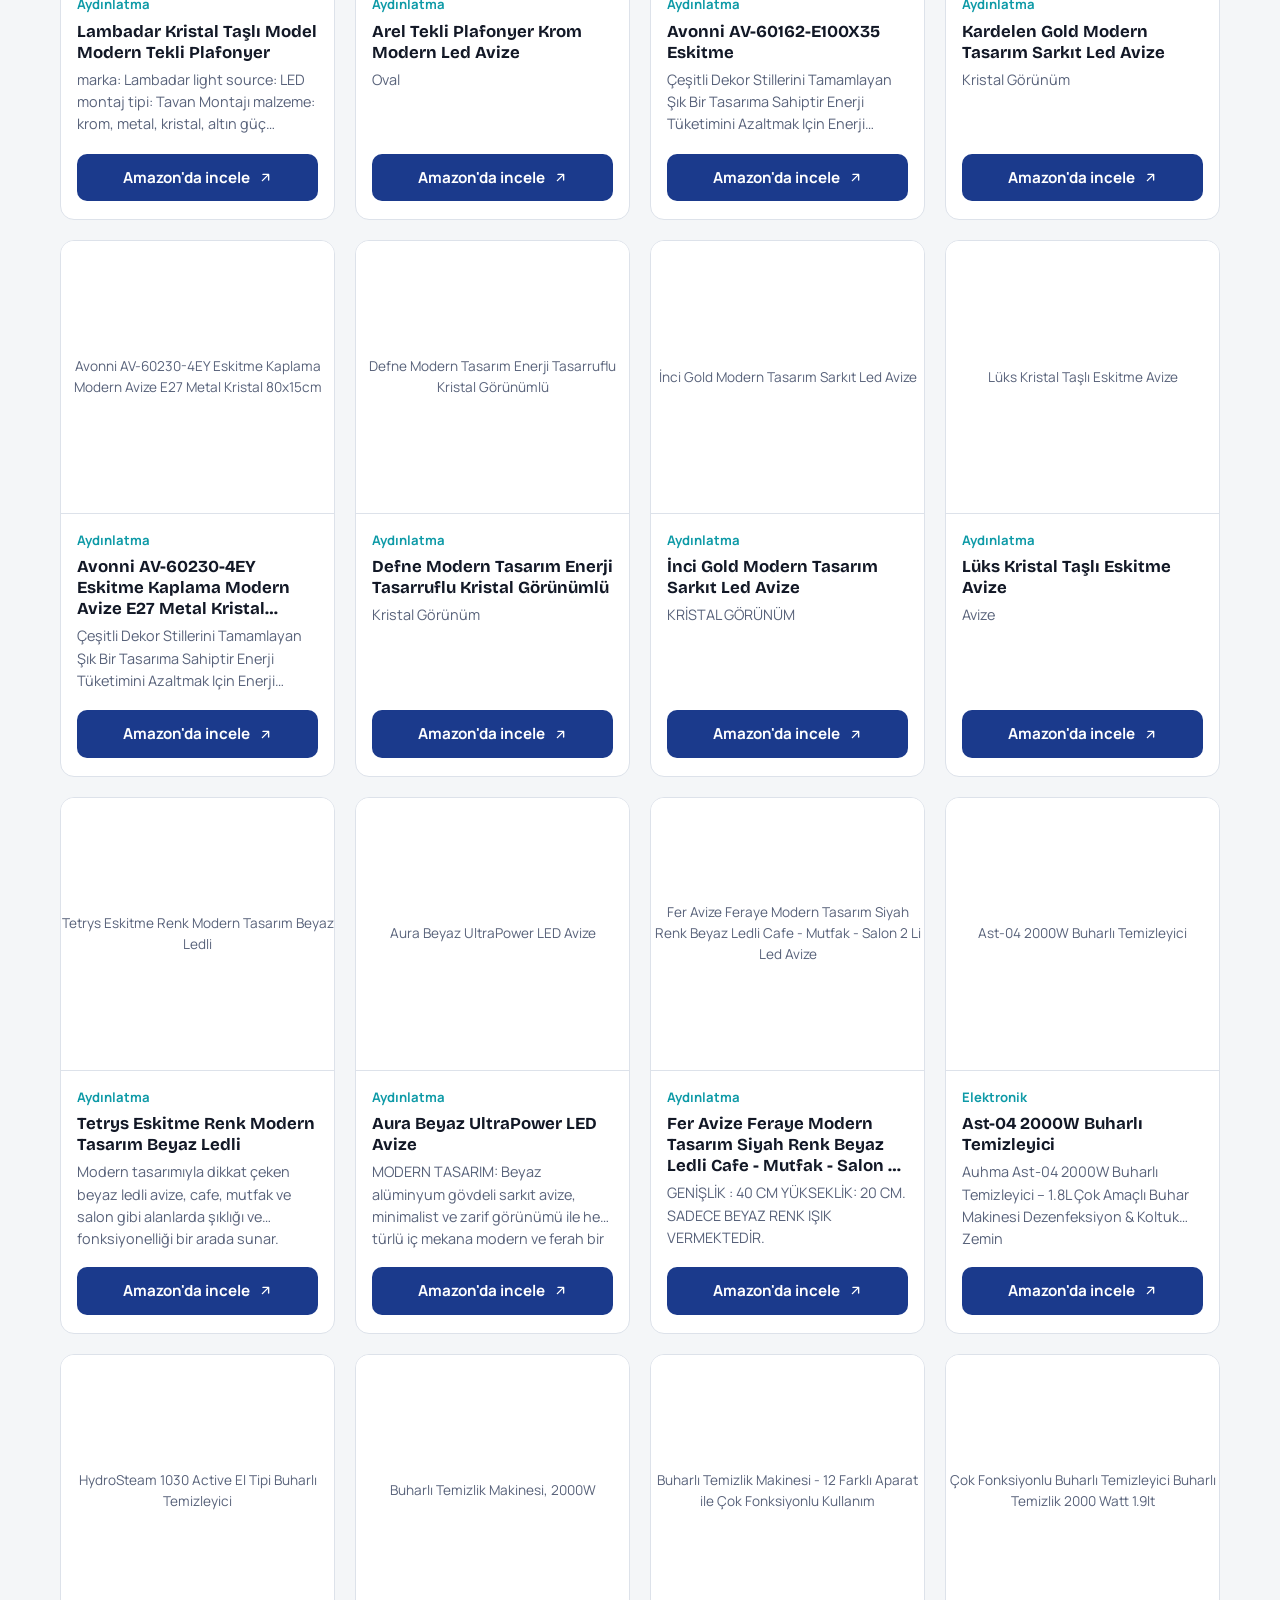
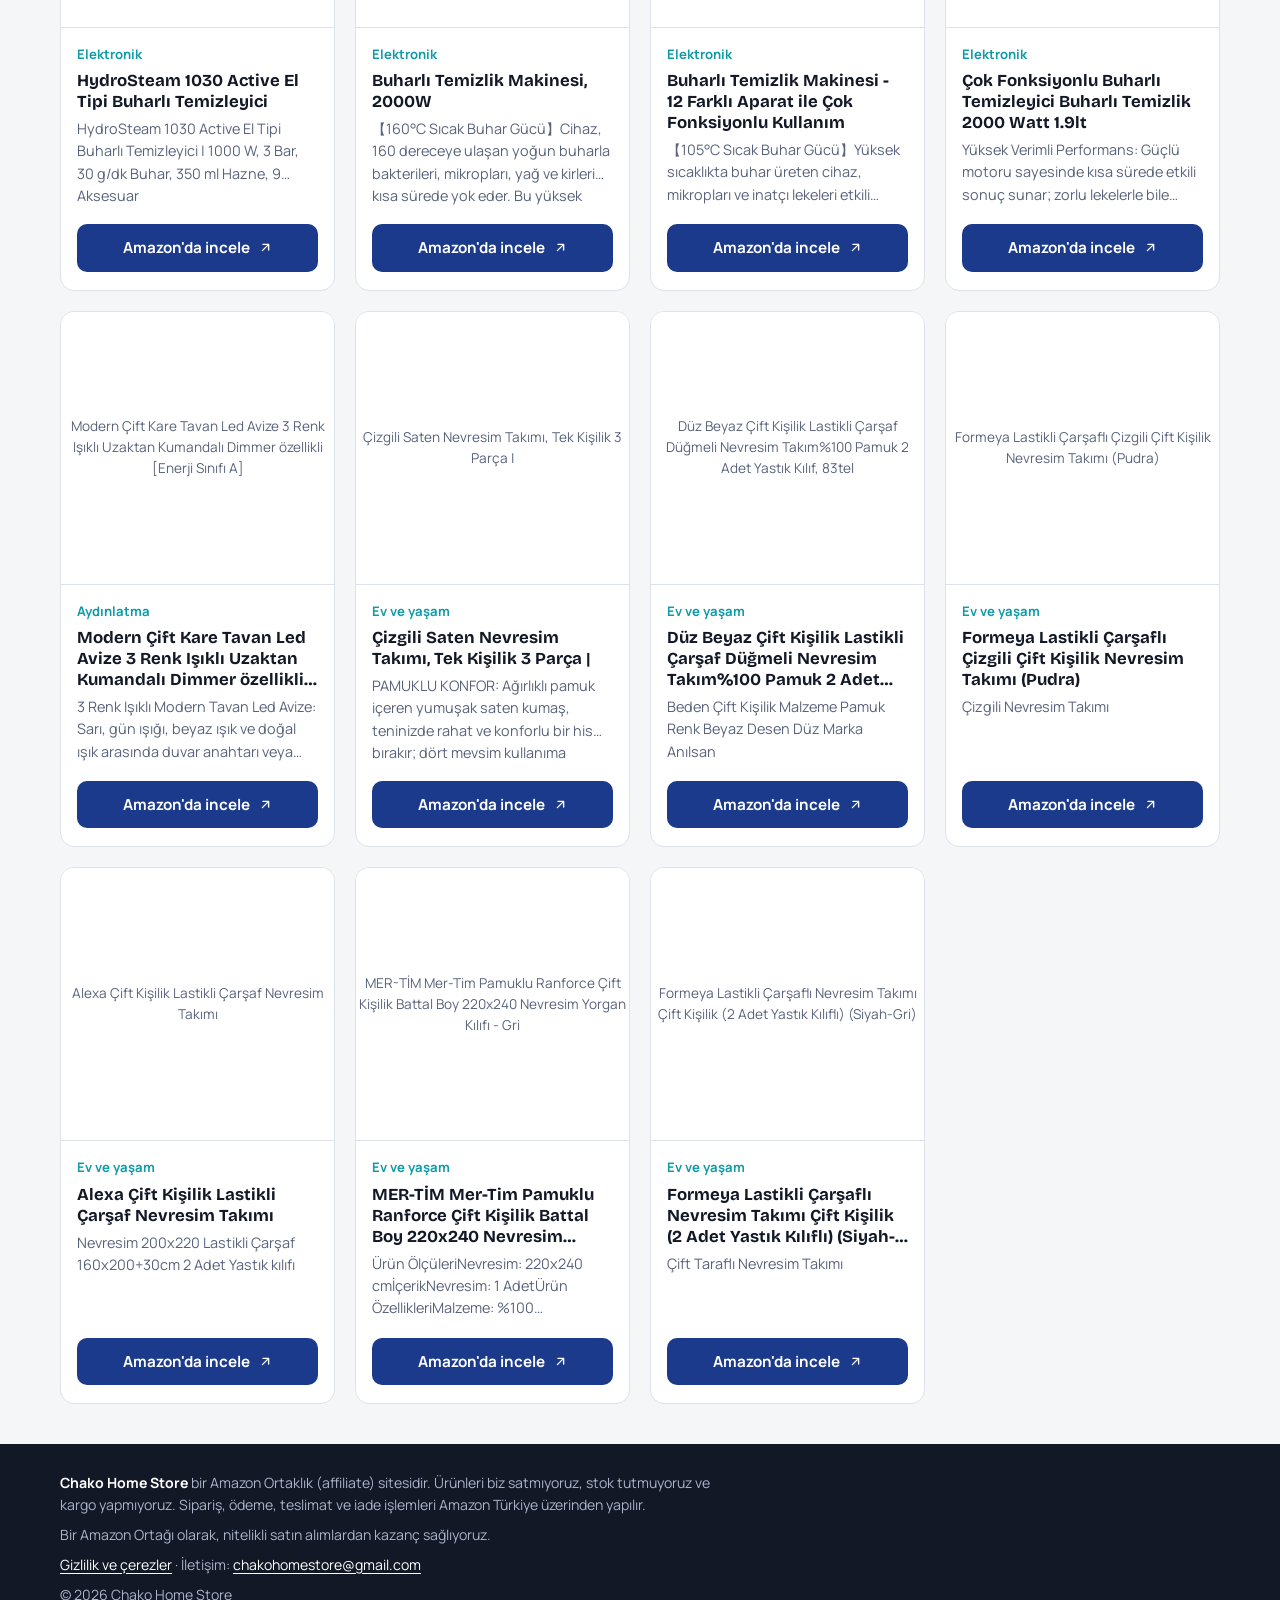
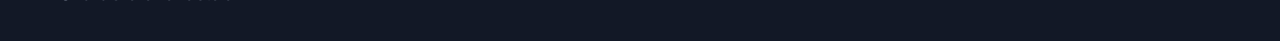
==== commit 0058c588: "Add files via upload" ====
--- a/index.html
+++ b/index.html
@@ -59,6 +59,7 @@
     <div class="wrap">
       <p><strong>Chako Home Store</strong> bir Amazon Ortaklık (affiliate) sitesidir. Ürünleri biz satmıyoruz, stok tutmuyoruz ve kargo yapmıyoruz. Sipariş, ödeme, teslimat ve iade işlemleri Amazon Türkiye üzerinden yapılır.</p>
       <p id="disclosure">Bir Amazon Ortağı olarak, nitelikli satın alımlardan kazanç sağlıyoruz.</p>
+      <p><a href="gizlilik.html">Gizlilik ve çerezler</a> · İletişim: <a href="mailto:chakohomestore@gmail.com">chakohomestore@gmail.com</a></p>
       <p>&copy; 2026 Chako Home Store</p>
     </div>
   </footer>
--- a/css/styles.css
+++ b/css/styles.css
@@ -72,10 +72,19 @@
 .empty p{margin:0 0 14px}
 .empty button{font:inherit;font-weight:700;padding:10px 18px;border-radius:10px;border:1px solid var(--cobalt);background:var(--white);color:var(--cobalt);cursor:pointer}
 
+/* Metin sayfaları (gizlilik vb.) */
+.doc{max-width:760px;padding-top:28px;padding-bottom:12px}
+.doc h2{font-family:var(--font-head);font-size:1.25rem;margin:28px 0 8px}
+.doc p,.doc li{color:#2a3350}
+.doc ul{padding-left:22px}
+.doc a{color:var(--cobalt)}
+.doc .meta{color:var(--muted);font-size:.9rem;margin:0}
+
 /* Alt bilgi */
 footer{margin-top:40px;background:var(--ink);color:#aab3c7;font-size:.88rem;padding:28px 0}
 footer p{margin:0 0 8px;max-width:75ch}
 footer strong{color:var(--white)}
+footer a{color:#fff;text-underline-offset:3px}
 
 @media (max-width:600px){
   .brand img{height:84px}
